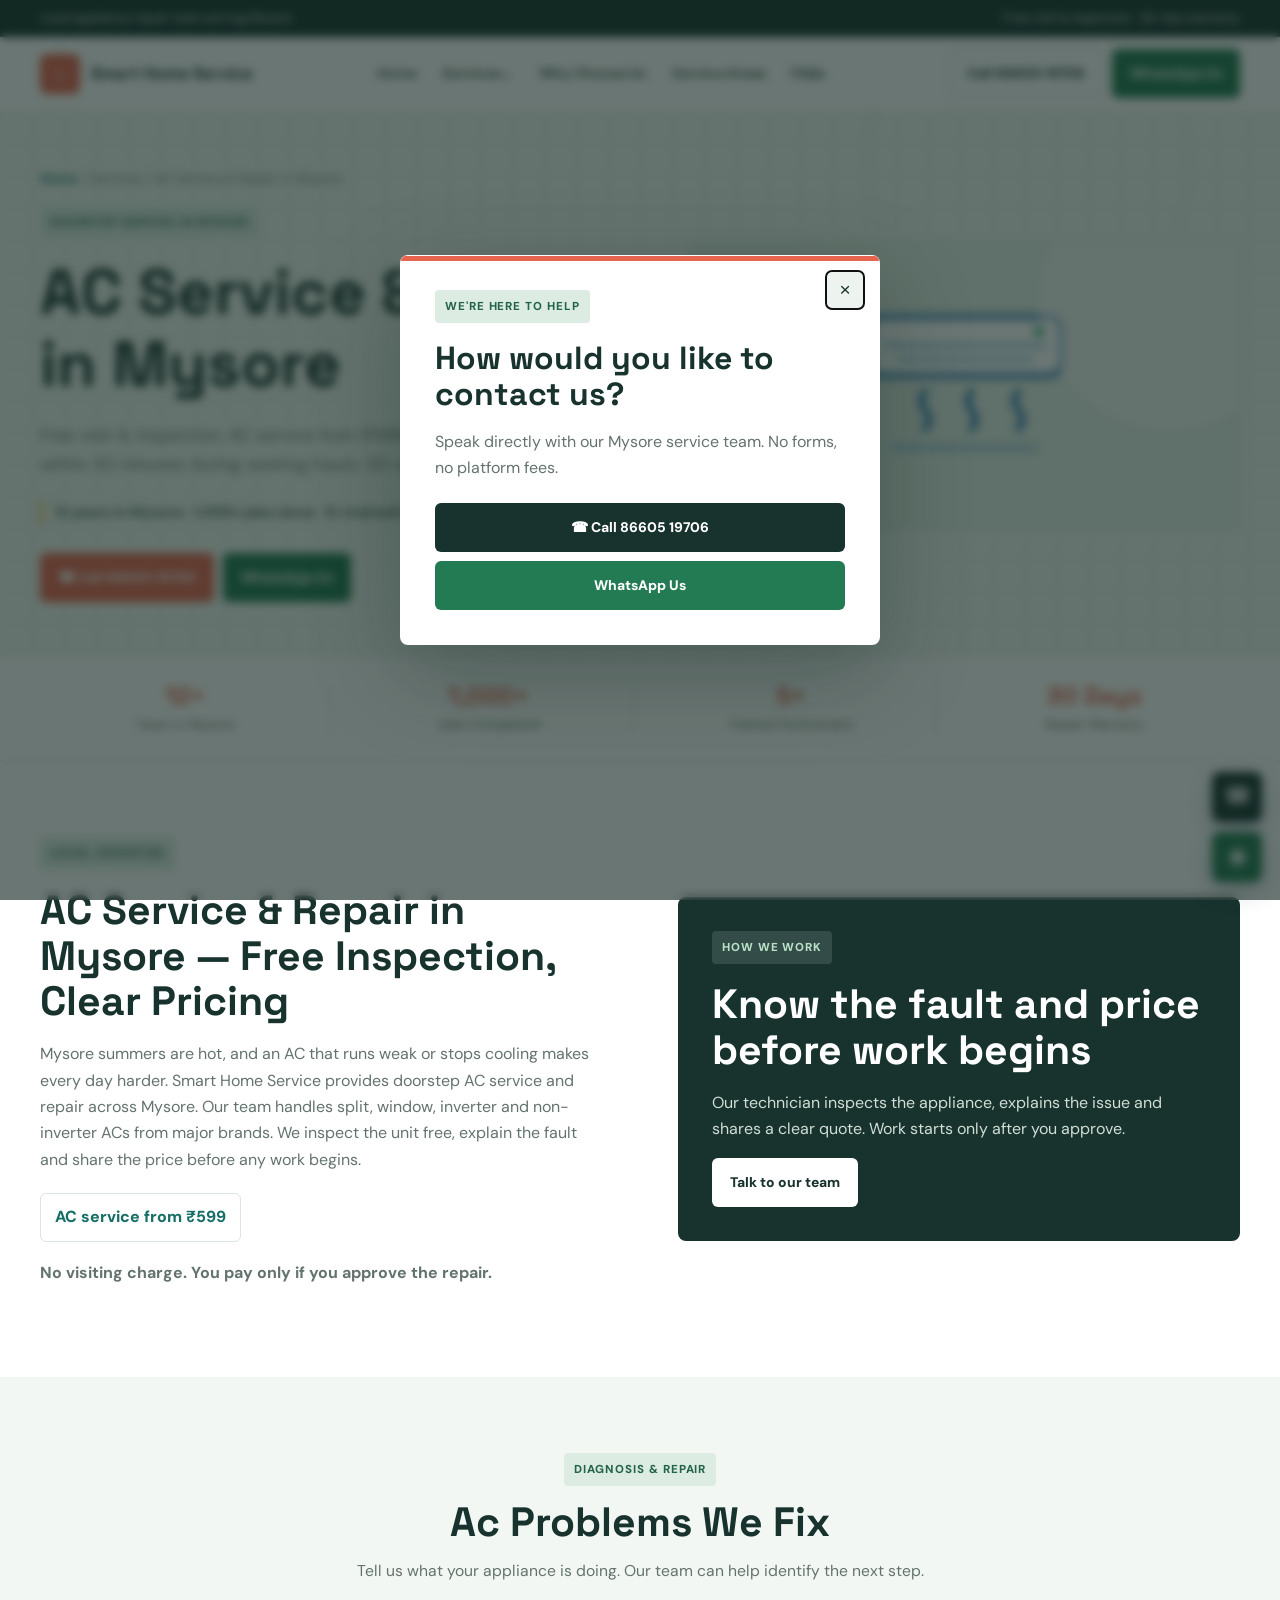
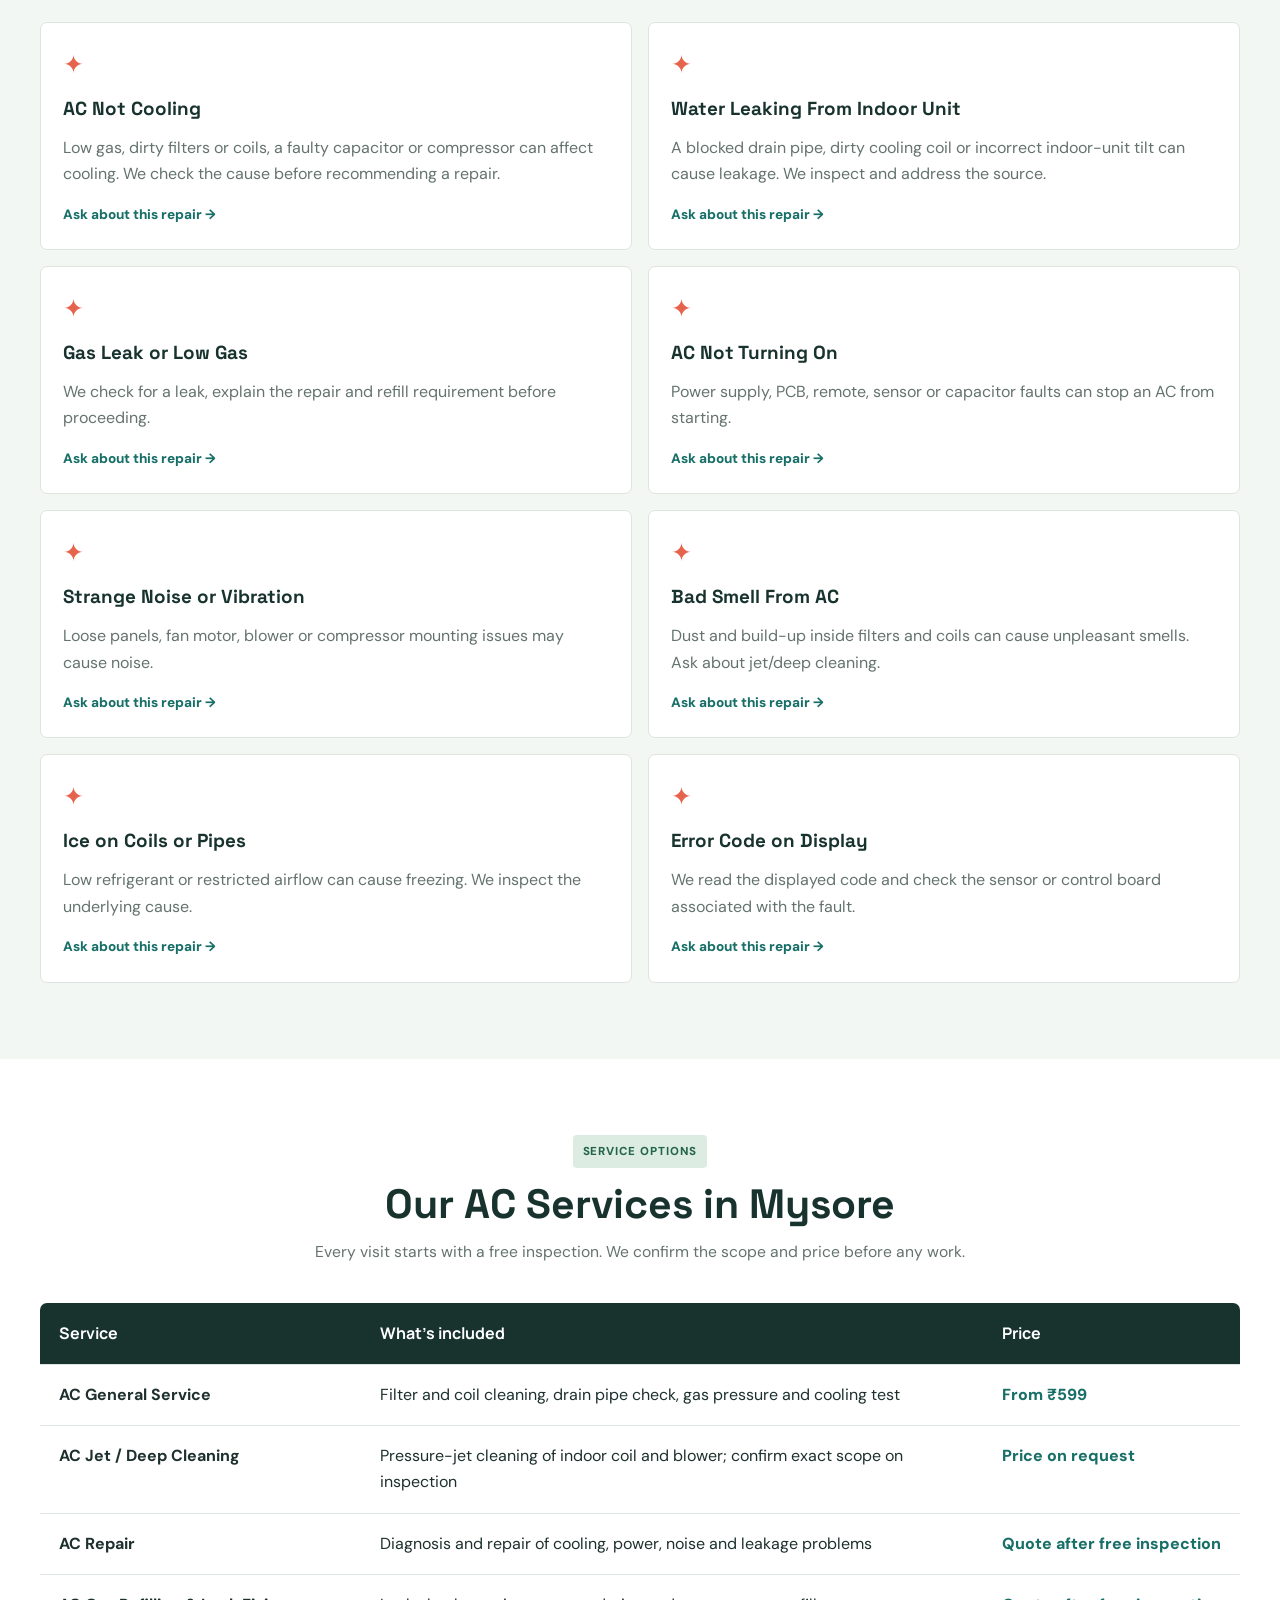
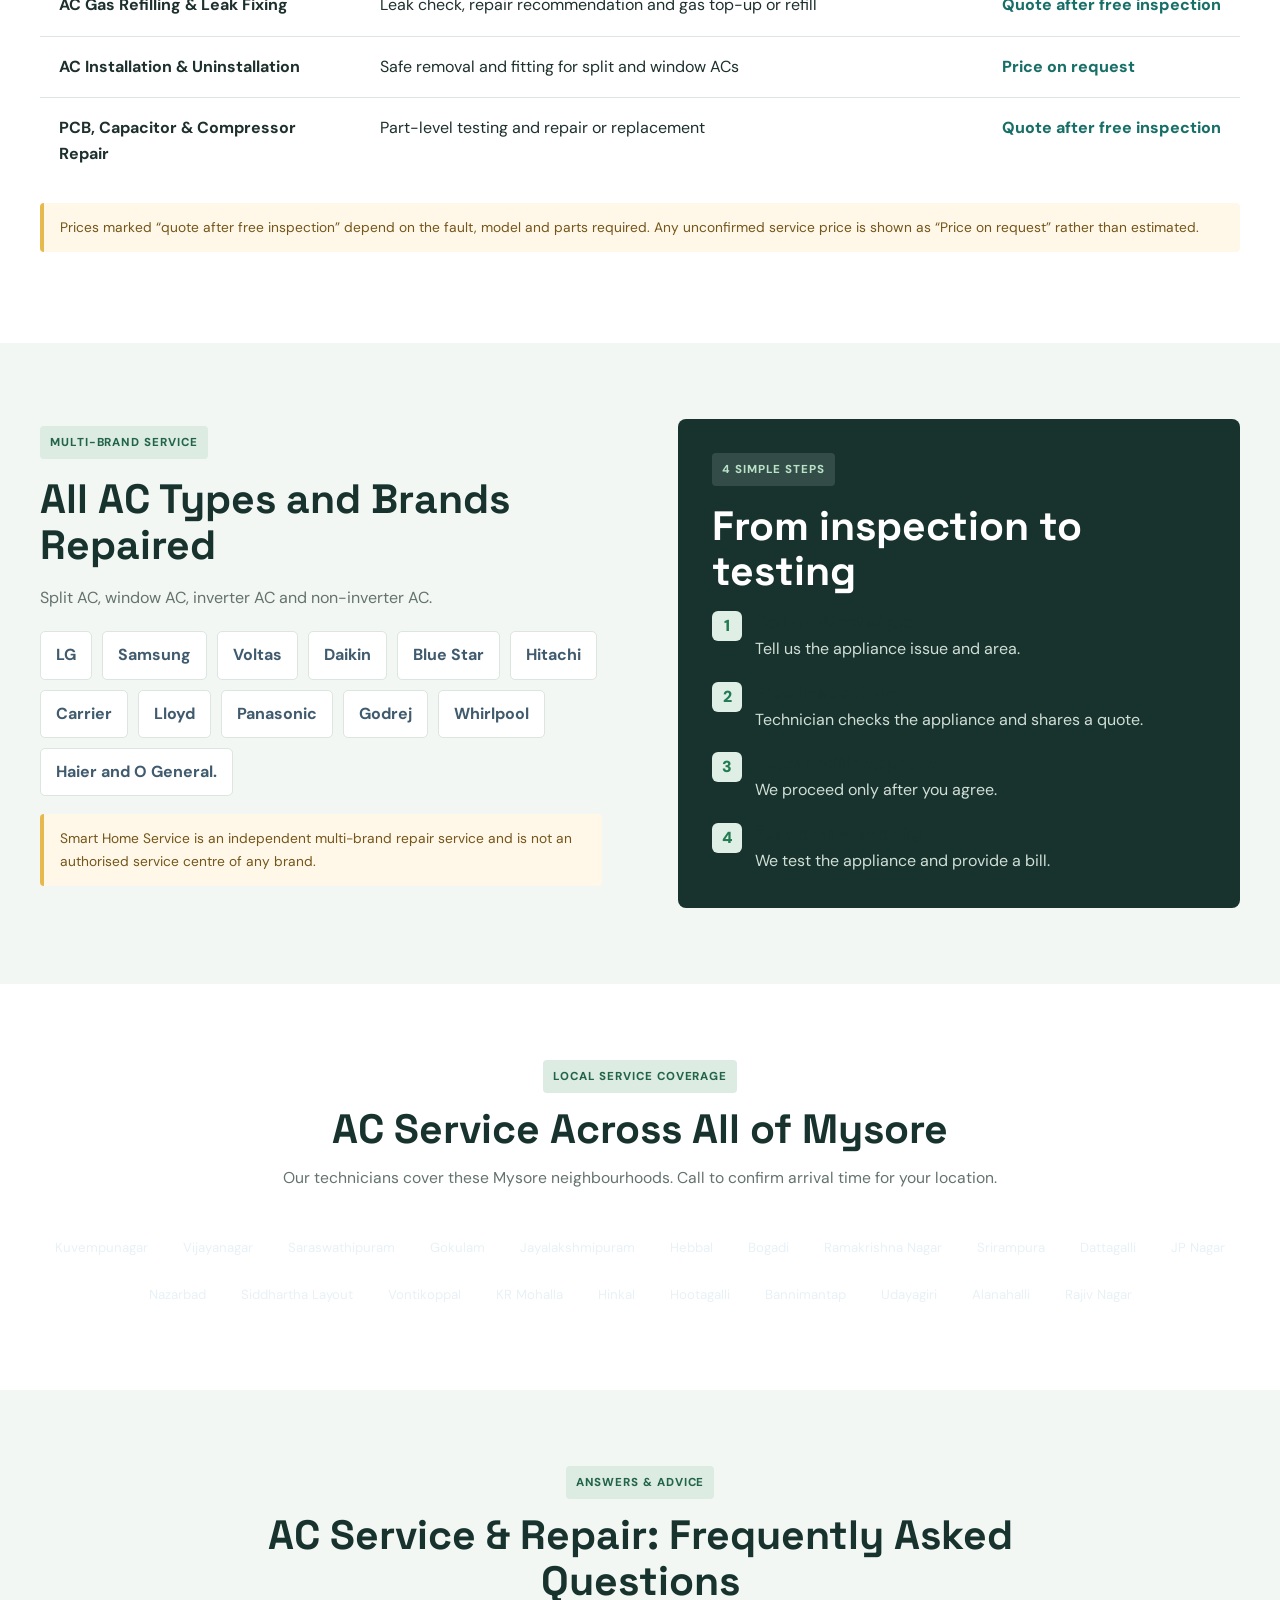
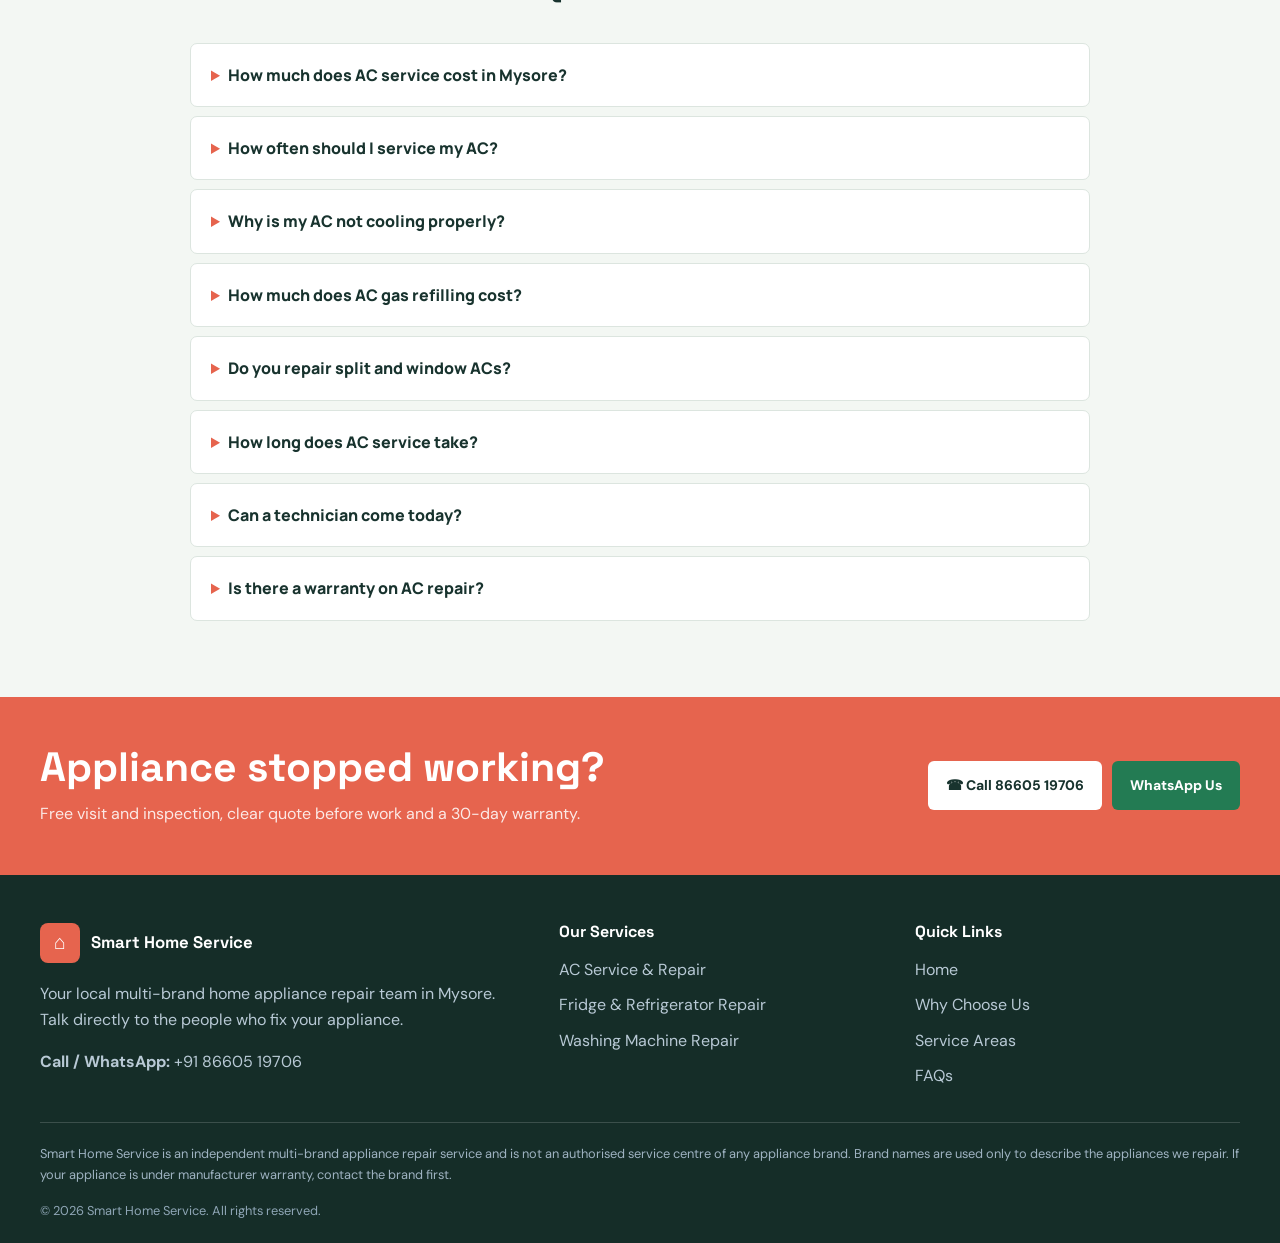
==== ac-service-mysore/index.html @ 214457bf "Add complete static website for Vercel deployment" ====
<!doctype html><html lang="en"><head><meta charset="utf-8"><meta name="viewport" content="width=device-width,initial-scale=1"><title>AC Service & Repair in Mysore | Smart Home Service</title><meta name="description" content="AC service and repair in Mysore at your door. Service from ₹599, free inspection, technician in 30 minutes during working hours, 30-day warranty. Call 86605 19706."><meta name="theme-color" content="#102b46"><link rel="stylesheet" href="../style.css"><link rel="stylesheet" href="../redesign.css"><link rel="icon" href="../assets/favicon.svg" type="image/svg+xml"></head><body>
<div class="topline"><div class="container"><span>Local appliance repair team serving Mysore</span><span>Free visit & inspection · 30-day warranty</span></div></div>
<header class="header"><div class="container nav-wrap">
<a class="brand" href="../index.html"><span class="brand-mark">⌂</span><span>Smart Home Service</span></a>
<nav class="nav" aria-label="Main navigation"><a href="../index.html">Home</a><div class="dropdown"><a class="drop-trigger" href="../index.html#services">Services⌄</a><div class="drop-menu"><a class="current" href="../ac-service-mysore/index.html">AC Service & Repair</a><a class="" href="../fridge-repair-mysore/index.html">Fridge & Refrigerator Repair</a><a class="" href="../washing-machine-repair-mysore/index.html">Washing Machine Repair</a></div></div><a href="../index.html#why-us">Why Choose Us</a><a href="../index.html#areas">Service Areas</a><a href="../index.html#faqs">FAQs</a></nav>
<div class="nav-actions"><a class="btn btn-outline" href="tel:+918660519706">Call 86605 19706</a><a class="btn btn-green" href="#" data-contact>WhatsApp Us</a></div>
<button class="menu-toggle" aria-label="Open menu" aria-expanded="false">☰</button></div>
<div class="mobile-menu"><a href="../index.html">Home</a><strong style="padding:8px 12px;color:#668095">OUR SERVICES</strong><a class="sub" href="../ac-service-mysore/index.html">AC Service & Repair</a><a class="sub" href="../fridge-repair-mysore/index.html">Fridge & Refrigerator Repair</a><a class="sub" href="../washing-machine-repair-mysore/index.html">Washing Machine Repair</a><a href="../index.html#why-us">Why Choose Us</a><a href="../index.html#areas">Service Areas</a><a href="../index.html#faqs">FAQs</a><a href="tel:+918660519706">Call 86605 19706</a><a href="#" data-contact>WhatsApp Us</a></div></header>

<main>
<section class="page-hero"><div class="container hero-grid"><div><div class="crumb"><a href="../index.html">Home</a> / Services / AC Service & Repair in Mysore</div><span class="eyebrow">DOORSTEP SERVICE IN MYSORE</span><h1>AC Service & Repair in Mysore</h1><p class="hero-copy">Free visit & inspection. AC service from ₹599. Technician at your door within 30 minutes during working hours. 30-day warranty.</p><div class="proof">12 years in Mysore · 1,000+ jobs done · 5+ trained technicians</div><div class="hero-buttons"><a class="btn btn-blue" href="tel:+918660519706">☎ Call 86605 19706</a><a class="btn btn-green" href="#" data-contact data-message="Hi, I need ac service/repair in Mysore. My area is ____.">WhatsApp Us</a></div></div><div class="hero-art"><img src="../assets/ac.svg" alt="AC Service & Repair in Mysore" width="280"></div></div></section>
<div class="trust"><div class="container trust-grid"><div class="trust-item"><strong>12+</strong><span>Years in Mysore</span></div><div class="trust-item"><strong>1,000+</strong><span>Jobs Completed</span></div><div class="trust-item"><strong>5+</strong><span>Trained Technicians</span></div><div class="trust-item"><strong>30 Days</strong><span>Repair Warranty</span></div></div></div>
<section><div class="container split"><div><span class="eyebrow">LOCAL EXPERTISE</span><h2>AC Service & Repair in Mysore — Free Inspection, Clear Pricing</h2><p>Mysore summers are hot, and an AC that runs weak or stops cooling makes every day harder. Smart Home Service provides doorstep AC service and repair across Mysore. Our team handles split, window, inverter and non-inverter ACs from major brands. We inspect the unit free, explain the fault and share the price before any work begins.</p><div class="price-tag">AC service from ₹599</div><p><b>No visiting charge. You pay only if you approve the repair.</b></p></div><div class="local-panel"><span class="eyebrow">HOW WE WORK</span><h2>Know the fault and price before work begins</h2><p>Our technician inspects the appliance, explains the issue and shares a clear quote. Work starts only after you approve.</p><a class="btn btn-white" href="#" data-contact>Talk to our team</a></div></div></section>
<section class="soft"><div class="container"><div class="section-head"><span class="eyebrow">DIAGNOSIS & REPAIR</span><h2>Ac Problems We Fix</h2><p>Tell us what your appliance is doing. Our team can help identify the next step.</p></div><div class="grid-2"><article class="problem-card"><div class="problem-icon">✦</div><h3>AC Not Cooling</h3><p>Low gas, dirty filters or coils, a faulty capacitor or compressor can affect cooling. We check the cause before recommending a repair.</p><a href="#" data-contact data-message="Hi, I need ac repair in Mysore for: AC Not Cooling. My area is ____.">Ask about this repair →</a></article><article class="problem-card"><div class="problem-icon">✦</div><h3>Water Leaking From Indoor Unit</h3><p>A blocked drain pipe, dirty cooling coil or incorrect indoor-unit tilt can cause leakage. We inspect and address the source.</p><a href="#" data-contact data-message="Hi, I need ac repair in Mysore for: Water Leaking From Indoor Unit. My area is ____.">Ask about this repair →</a></article><article class="problem-card"><div class="problem-icon">✦</div><h3>Gas Leak or Low Gas</h3><p>We check for a leak, explain the repair and refill requirement before proceeding.</p><a href="#" data-contact data-message="Hi, I need ac repair in Mysore for: Gas Leak or Low Gas. My area is ____.">Ask about this repair →</a></article><article class="problem-card"><div class="problem-icon">✦</div><h3>AC Not Turning On</h3><p>Power supply, PCB, remote, sensor or capacitor faults can stop an AC from starting.</p><a href="#" data-contact data-message="Hi, I need ac repair in Mysore for: AC Not Turning On. My area is ____.">Ask about this repair →</a></article><article class="problem-card"><div class="problem-icon">✦</div><h3>Strange Noise or Vibration</h3><p>Loose panels, fan motor, blower or compressor mounting issues may cause noise.</p><a href="#" data-contact data-message="Hi, I need ac repair in Mysore for: Strange Noise or Vibration. My area is ____.">Ask about this repair →</a></article><article class="problem-card"><div class="problem-icon">✦</div><h3>Bad Smell From AC</h3><p>Dust and build-up inside filters and coils can cause unpleasant smells. Ask about jet/deep cleaning.</p><a href="#" data-contact data-message="Hi, I need ac repair in Mysore for: Bad Smell From AC. My area is ____.">Ask about this repair →</a></article><article class="problem-card"><div class="problem-icon">✦</div><h3>Ice on Coils or Pipes</h3><p>Low refrigerant or restricted airflow can cause freezing. We inspect the underlying cause.</p><a href="#" data-contact data-message="Hi, I need ac repair in Mysore for: Ice on Coils or Pipes. My area is ____.">Ask about this repair →</a></article><article class="problem-card"><div class="problem-icon">✦</div><h3>Error Code on Display</h3><p>We read the displayed code and check the sensor or control board associated with the fault.</p><a href="#" data-contact data-message="Hi, I need ac repair in Mysore for: Error Code on Display. My area is ____.">Ask about this repair →</a></article></div></div></section>
<section><div class="container"><div class="section-head"><span class="eyebrow">SERVICE OPTIONS</span><h2>Our AC Services in Mysore</h2><p>Every visit starts with a free inspection. We confirm the scope and price before any work.</p></div><div style="overflow-x:auto"><table class="price-table"><thead><tr><th>Service</th><th>What's included</th><th>Price</th></tr></thead><tbody><tr><td><b>AC General Service</b></td><td>Filter and coil cleaning, drain pipe check, gas pressure and cooling test</td><td>From ₹599</td></tr><tr><td><b>AC Jet / Deep Cleaning</b></td><td>Pressure-jet cleaning of indoor coil and blower; confirm exact scope on inspection</td><td>Price on request</td></tr><tr><td><b>AC Repair</b></td><td>Diagnosis and repair of cooling, power, noise and leakage problems</td><td>Quote after free inspection</td></tr><tr><td><b>AC Gas Refilling & Leak Fixing</b></td><td>Leak check, repair recommendation and gas top-up or refill</td><td>Quote after free inspection</td></tr><tr><td><b>AC Installation & Uninstallation</b></td><td>Safe removal and fitting for split and window ACs</td><td>Price on request</td></tr><tr><td><b>PCB, Capacitor & Compressor Repair</b></td><td>Part-level testing and repair or replacement</td><td>Quote after free inspection</td></tr></tbody></table></div><p class="note">Prices marked “quote after free inspection” depend on the fault, model and parts required. Any unconfirmed service price is shown as “Price on request” rather than estimated.</p></div></section>
<section class="soft"><div class="container split"><div><span class="eyebrow">MULTI-BRAND SERVICE</span><h2>All AC Types and Brands Repaired</h2><p>Split AC, window AC, inverter AC and non-inverter AC.</p><div class="brand-cloud"><span>LG</span><span>Samsung</span><span>Voltas</span><span>Daikin</span><span>Blue Star</span><span>Hitachi</span><span>Carrier</span><span>Lloyd</span><span>Panasonic</span><span>Godrej</span><span>Whirlpool</span><span>Haier and O General.</span></div><p class="note">Smart Home Service is an independent multi-brand repair service and is not an authorised service centre of any brand.</p></div><div class="local-panel"><span class="eyebrow">4 SIMPLE STEPS</span><h2>From inspection to testing</h2><div class="feature-list"><div class="feature"><span class="check">1</span><div><h3>Call or WhatsApp</h3><p>Tell us the appliance issue and area.</p></div></div><div class="feature"><span class="check">2</span><div><h3>Free inspection</h3><p>Technician checks the appliance and shares a quote.</p></div></div><div class="feature"><span class="check">3</span><div><h3>Repair with approval</h3><p>We proceed only after you agree.</p></div></div><div class="feature"><span class="check">4</span><div><h3>Test and warranty</h3><p>We test the appliance and provide a bill.</p></div></div></div></div></div></section>

<section><div class="container"><div class="section-head"><span class="eyebrow">LOCAL SERVICE COVERAGE</span><h2>AC Service Across All of Mysore</h2><p>Our technicians cover these Mysore neighbourhoods. Call to confirm arrival time for your location.</p></div><div class="areas" style="justify-content:center"><span>Kuvempunagar</span><span>Vijayanagar</span><span>Saraswathipuram</span><span>Gokulam</span><span>Jayalakshmipuram</span><span>Hebbal</span><span>Bogadi</span><span>Ramakrishna Nagar</span><span>Srirampura</span><span>Dattagalli</span><span>JP Nagar</span><span>Nazarbad</span><span>Siddhartha Layout</span><span>Vontikoppal</span><span>KR Mohalla</span><span>Hinkal</span><span>Hootagalli</span><span>Bannimantap</span><span>Udayagiri</span><span>Alanahalli</span><span>Rajiv Nagar</span></div></div></section>
<section class="soft"><div class="container"><div class="section-head"><span class="eyebrow">ANSWERS & ADVICE</span><h2>AC Service & Repair: Frequently Asked Questions</h2></div><div class="faq-list"><details class='faq-item'><summary>How much does AC service cost in Mysore?</summary><p>AC general service starts from ₹599. The visit and inspection are free. For repairs, gas refilling or part replacement, our technician shares the exact price after inspection.</p></details><details class='faq-item'><summary>How often should I service my AC?</summary><p>The source brief recommends servicing at least twice a year: before summer and after the heavy-use months. Daily-use ACs may need more frequent attention.</p></details><details class='faq-item'><summary>Why is my AC not cooling properly?</summary><p>Common causes include a dirty filter or coil, low gas due to a leak, a weak capacitor, or a compressor or fan-motor fault. Inspection helps identify the cause.</p></details><details class='faq-item'><summary>How much does AC gas refilling cost?</summary><p>The cost depends on AC capacity, gas type and whether a leak is present. We inspect first and share the quote before work.</p></details><details class='faq-item'><summary>Do you repair split and window ACs?</summary><p>Yes. We service split and window ACs, both inverter and non-inverter, across major brands.</p></details><details class='faq-item'><summary>How long does AC service take?</summary><p>A general service usually takes around 45–60 minutes per AC. Repair time depends on the fault and parts availability.</p></details><details class='faq-item'><summary>Can a technician come today?</summary><p>In most parts of Mysore, we aim to reach within 30 minutes during working hours. Call or WhatsApp to confirm.</p></details><details class='faq-item'><summary>Is there a warranty on AC repair?</summary><p>The service brief specifies a 30-day warranty. Keep the repair bill and contact the team if the same problem returns.</p></details></div></div></section>
</main>

<section class="cta"><div class="container cta-inner"><div><h2>Appliance stopped working?</h2><p>Free visit and inspection, clear quote before work and a 30-day warranty.</p></div><div class="cta-actions"><a class="btn btn-white" href="tel:+918660519706">☎ Call 86605 19706</a><a class="btn btn-green" href="#" data-contact>WhatsApp Us</a></div></div></section>
<footer class="footer"><div class="container"><div class="footer-grid">
<div><a class="brand" href="../index.html" style="color:white"><span class="brand-mark">⌂</span>Smart Home Service</a><p style="margin-top:18px">Your local multi-brand home appliance repair team in Mysore. Talk directly to the people who fix your appliance.</p><p><b>Call / WhatsApp:</b> +91 86605 19706</p></div>
<div><h3>Our Services</h3><div class="footer-links"><a href="../ac-service-mysore/index.html">AC Service & Repair</a><a href="../fridge-repair-mysore/index.html">Fridge & Refrigerator Repair</a><a href="../washing-machine-repair-mysore/index.html">Washing Machine Repair</a></div></div>
<div><h3>Quick Links</h3><div class="footer-links"><a href="../index.html">Home</a><a href="../index.html#why-us">Why Choose Us</a><a href="../index.html#areas">Service Areas</a><a href="../index.html#faqs">FAQs</a></div></div>
</div><div class="disclaimer">Smart Home Service is an independent multi-brand appliance repair service and is not an authorised service centre of any appliance brand. Brand names are used only to describe the appliances we repair. If your appliance is under manufacturer warranty, contact the brand first.</div><div class="copyright">© 2026 Smart Home Service. All rights reserved.</div></div></footer>
<div class="floating"><a class="float-btn float-call" href="tel:+918660519706" aria-label="Call">☎</a><a class="float-btn float-wa" href="#" data-contact aria-label="WhatsApp">◉</a></div>
<div class="bottom-bar"><a class="btn btn-blue" href="tel:+918660519706">☎ Call Now</a><a class="btn btn-green" href="#" data-contact>WhatsApp</a></div>
<div class="modal-backdrop" id="contactModal" aria-hidden="true"><div class="modal" role="dialog" aria-modal="true" aria-labelledby="contactTitle"><button class="modal-close" aria-label="Close">×</button><span class="eyebrow">WE'RE HERE TO HELP</span><h2 id="contactTitle">How would you like to contact us?</h2><p>Speak directly with our Mysore service team. No forms, no platform fees.</p><div class="modal-actions"><a class="btn btn-blue" href="tel:+918660519706">☎ Call 86605 19706</a><a class="btn btn-green" id="modalWhatsApp" href="https://wa.me/918660519706?text=Hi%2C%20I%20need%20an%20appliance%20repair%20in%20Mysore.%20My%20area%20is%20____." data-contact>WhatsApp Us</a></div></div></div>
<script src="../script.js" defer></script>
</body></html>
---- style.css ----
@import url('https://fonts.googleapis.com/css2?family=DM+Sans:wght@400;500;600;700&family=Manrope:wght@400;500;600;700;800&display=swap');
:root{--navy:#102b46;--blue:#1769aa;--cyan:#e9f6fb;--green:#19a56b;--ink:#172b3b;--muted:#647789;--line:#e2eaf0;--paper:#f6f9fb;--white:#fff;--shadow:0 18px 50px rgba(16,43,70,.10);--radius:20px}
*{box-sizing:border-box}html{scroll-behavior:smooth;scroll-padding-top:100px}body{margin:0;font-family:'DM Sans',sans-serif;color:var(--ink);line-height:1.65;background:#fff}h1,h2,h3,h4{font-family:Manrope,sans-serif;line-height:1.18;color:var(--navy);margin:0 0 16px}h1{font-size:clamp(2.35rem,5vw,4.2rem);letter-spacing:-.045em}h2{font-size:clamp(1.8rem,3vw,2.65rem);letter-spacing:-.035em}h3{font-size:1.15rem}p{margin:0 0 15px;color:var(--muted)}a{color:inherit;text-decoration:none}.container{width:min(1160px,calc(100% - 40px));margin:auto}.topline{background:var(--navy);color:#dceaf4;font-size:.82rem;padding:8px 0}.topline .container{display:flex;justify-content:space-between;gap:12px;flex-wrap:wrap}.header{position:sticky;top:0;z-index:50;background:rgba(255,255,255,.96);backdrop-filter:blur(14px);border-bottom:1px solid var(--line)}.nav-wrap{height:78px;display:flex;align-items:center;justify-content:space-between;gap:25px}.brand{display:flex;align-items:center;gap:11px;font-family:Manrope;font-weight:800;color:var(--navy);font-size:1.12rem;white-space:nowrap}.brand-mark{width:42px;height:42px;border-radius:13px;background:linear-gradient(145deg,var(--blue),#29a4c8);display:grid;place-items:center;color:white;font-size:1.25rem;box-shadow:0 8px 18px #1769aa33}.nav{display:flex;align-items:center;gap:25px;font-size:.91rem;font-weight:700;color:#365065}.nav>a:hover,.drop-trigger:hover{color:var(--blue)}.dropdown{position:relative}.drop-trigger{display:flex;gap:7px;align-items:center;cursor:pointer}.drop-menu{display:none;position:absolute;top:100%;left:-18px;padding:12px;background:#fff;border:1px solid var(--line);border-radius:14px;box-shadow:var(--shadow);min-width:245px}.dropdown:hover .drop-menu,.dropdown:focus-within .drop-menu{display:grid}.drop-menu a{padding:11px 13px;border-radius:9px}.drop-menu a:hover,.drop-menu a.current{background:var(--cyan);color:var(--blue)}.nav-actions{display:flex;gap:9px}.btn{display:inline-flex;align-items:center;justify-content:center;gap:9px;padding:13px 19px;border-radius:12px;font-weight:800;font-size:.9rem;border:1px solid transparent;transition:.2s;cursor:pointer}.btn:hover{transform:translateY(-2px)}.btn-blue{background:var(--blue);color:#fff;box-shadow:0 8px 18px #1769aa30}.btn-green{background:var(--green);color:#fff}.btn-outline{border-color:#cbd9e3;color:var(--navy);background:#fff}.btn-white{background:#fff;color:var(--navy)}.menu-toggle{display:none;background:#fff;border:1px solid var(--line);border-radius:10px;padding:9px 12px;font-size:1.3rem}.mobile-menu{display:none;padding:8px 20px 20px;border-top:1px solid var(--line)}.mobile-menu.open{display:grid;gap:8px}.mobile-menu a{padding:10px 12px;border-radius:9px;font-weight:700}.mobile-menu .sub{padding-left:27px;color:#526c80}.hero{background:radial-gradient(circle at 82% 25%,#d8f0f8 0,transparent 34%),linear-gradient(115deg,#f4f9fc,#eaf5f8);padding:76px 0 64px;overflow:hidden}.hero-grid{display:grid;grid-template-columns:1.05fr .95fr;gap:50px;align-items:center}.eyebrow{display:inline-flex;align-items:center;gap:8px;background:#e1f4ec;color:#138353;padding:7px 12px;border-radius:99px;font-weight:800;font-size:.78rem;letter-spacing:.04em;text-transform:uppercase;margin-bottom:20px}.hero h1 span{color:var(--blue)}.hero-copy{font-size:1.12rem;max-width:650px;margin:20px 0 18px}.proof{font-size:.91rem;font-weight:700;color:#496174;margin:20px 0 27px}.hero-buttons{display:flex;flex-wrap:wrap;gap:10px}.hero-art{position:relative;min-height:400px;border-radius:30px;background:linear-gradient(145deg,#d7edf4,#f4fafc);display:grid;place-items:center;overflow:hidden;border:1px solid #d5e8ef}.hero-art:before,.hero-art:after{content:'';position:absolute;border-radius:50%;background:#fff8}.hero-art:before{width:300px;height:300px;right:-70px;top:-90px}.hero-art:after{width:180px;height:180px;left:-50px;bottom:-50px}.hero-illustration{position:relative;z-index:1;width:88%;max-width:490px}.trust{padding:24px 0;border-bottom:1px solid var(--line)}.trust-grid{display:grid;grid-template-columns:repeat(4,1fr);gap:12px}.trust-item{text-align:center;border-right:1px solid var(--line)}.trust-item:last-child{border:0}.trust-item strong{display:block;font:800 1.5rem Manrope;color:var(--navy)}.trust-item span{font-size:.84rem;color:var(--muted)}section{padding:82px 0}.section-head{text-align:center;max-width:720px;margin:0 auto 42px}.section-head p{font-size:1.02rem}.grid-3{display:grid;grid-template-columns:repeat(3,1fr);gap:22px}.grid-2{display:grid;grid-template-columns:repeat(2,1fr);gap:22px}.service-card,.info-card,.problem-card,.step,.faq-item{border:1px solid var(--line);border-radius:var(--radius);background:#fff;box-shadow:0 8px 28px rgba(16,43,70,.045)}.service-card{overflow:hidden;transition:.25s}.service-card:hover{transform:translateY(-5px);box-shadow:var(--shadow)}.service-visual{height:190px;display:grid;place-items:center;background:linear-gradient(140deg,#e8f5fa,#f7fbfd)}.service-visual svg{width:150px;height:130px}.service-content{padding:24px}.service-content p{min-height:76px}.text-link{color:var(--blue);font-weight:800}.split{display:grid;grid-template-columns:1fr 1fr;gap:55px;align-items:center}.feature-list{display:grid;gap:17px}.feature{display:flex;gap:14px}.check{width:30px;height:30px;flex:0 0 30px;border-radius:10px;background:#e5f6ee;color:#168b59;display:grid;place-items:center;font-weight:900}.feature h3{margin:0 0 5px}.feature p{margin:0}.soft{background:var(--paper)}.process{display:grid;grid-template-columns:repeat(4,1fr);gap:16px}.step{padding:24px}.step-num{width:42px;height:42px;border-radius:13px;background:var(--cyan);color:var(--blue);display:grid;place-items:center;font:800 1.1rem Manrope;margin-bottom:17px}.step p{margin:0}.local-panel{background:var(--navy);color:#fff;border-radius:26px;padding:38px}.local-panel h2{color:#fff}.local-panel p{color:#c5d5e0}.areas{display:flex;flex-wrap:wrap;gap:9px;margin-top:22px}.areas span{background:#ffffff14;border:1px solid #ffffff24;border-radius:99px;padding:7px 12px;color:#e8f1f6;font-size:.83rem}.cta{background:linear-gradient(120deg,#0f3655,#1769aa);color:#fff;padding:56px 0}.cta-inner{display:flex;align-items:center;justify-content:space-between;gap:30px}.cta h2{color:#fff;margin-bottom:10px}.cta p{color:#d7e7f1;margin:0}.cta-actions{display:flex;gap:10px;flex-wrap:wrap}.footer{background:#0c2237;color:#d3e0e9;padding:55px 0 24px}.footer-grid{display:grid;grid-template-columns:1.5fr 1fr 1fr;gap:40px}.footer h3{color:#fff}.footer p,.footer a{color:#b8c9d5}.footer-links{display:grid;gap:9px}.disclaimer{font-size:.8rem;border-top:1px solid #ffffff20;padding-top:20px;margin-top:32px;color:#9fb3c2}.copyright{font-size:.8rem;color:#8fa6b6;margin-top:15px}.floating{position:fixed;right:20px;bottom:22px;z-index:45;display:grid;gap:10px}.float-btn{width:54px;height:54px;border-radius:50%;display:grid;place-items:center;color:#fff;font-size:1.35rem;box-shadow:0 8px 24px #102b4640}.float-call{background:var(--blue)}.float-wa{background:var(--green)}.bottom-bar{display:none}.modal-backdrop{position:fixed;inset:0;background:#071b2dcc;z-index:100;display:none;place-items:center;padding:20px}.modal-backdrop.show{display:grid}.modal{background:#fff;border-radius:24px;padding:34px;max-width:440px;width:100%;position:relative;box-shadow:0 25px 80px #06192b66}.modal h2{font-size:1.8rem}.modal-close{position:absolute;right:16px;top:14px;border:0;background:#eef3f6;border-radius:50%;width:34px;height:34px;font-size:1.2rem;cursor:pointer}.modal-actions{display:grid;gap:12px;margin-top:22px}.modal-note{font-size:.85rem;margin-top:16px}.page-hero{padding:65px 0;background:linear-gradient(115deg,#eff8fb,#f8fbfd)}.page-hero .hero-grid{gap:35px}.page-hero .hero-art{min-height:300px}.page-hero .hero-art svg{width:80%;max-width:340px}.crumb{font-size:.85rem;color:#668095;margin-bottom:17px}.crumb a{color:var(--blue);font-weight:700}.price-tag{display:inline-block;background:#fff;border:1px solid #d7e8ee;border-radius:12px;padding:10px 14px;color:var(--navy);font-weight:800;margin:5px 0 18px}.problem-card{padding:23px}.problem-icon{font-size:1.55rem;margin-bottom:12px}.problem-card p{margin:0 0 13px}.problem-card a{font-size:.85rem;color:var(--blue);font-weight:800}.price-table{width:100%;border-collapse:collapse;background:#fff;border-radius:16px;overflow:hidden;box-shadow:0 8px 28px rgba(16,43,70,.05)}.price-table th,.price-table td{text-align:left;padding:17px 19px;border-bottom:1px solid var(--line);vertical-align:top}.price-table th{background:var(--navy);color:#fff;font-family:Manrope}.price-table td:last-child{font-weight:800;color:var(--blue);white-space:nowrap}.price-table tr:last-child td{border:0}.brand-cloud{display:flex;flex-wrap:wrap;gap:10px;margin-top:20px}.brand-cloud span{padding:10px 15px;border:1px solid var(--line);border-radius:10px;background:#fff;font-weight:700;color:#405a6e}.faq-list{display:grid;gap:12px;max-width:900px;margin:auto}.faq-item{padding:20px 23px}.faq-item summary{cursor:pointer;font-family:Manrope;font-weight:800;color:var(--navy)}.faq-item p{margin:12px 0 0}.note{font-size:.86rem;background:#fff8e8;border-left:4px solid #e5ad35;padding:13px 16px;border-radius:8px;color:#74551a;margin-top:18px}
@media(max-width:960px){.nav,.nav-actions{display:none}.menu-toggle{display:block}.hero-grid,.split{grid-template-columns:1fr}.hero-art{min-height:320px}.grid-3{grid-template-columns:repeat(2,1fr)}.process{grid-template-columns:repeat(2,1fr)}.footer-grid{grid-template-columns:1fr 1fr}.cta-inner{align-items:flex-start;flex-direction:column}}
@media(max-width:620px){.container{width:min(100% - 30px,1160px)}.topline .container{justify-content:center}.nav-wrap{height:68px}.hero{padding:48px 0}.hero-art{min-height:260px}.trust-grid{grid-template-columns:repeat(2,1fr);row-gap:20px}.trust-item:nth-child(2){border:0}.grid-3,.grid-2,.process{grid-template-columns:1fr}.service-content p{min-height:0}section{padding:58px 0}.footer-grid{grid-template-columns:1fr}.cta{padding:42px 0}.cta-actions{width:100%}.cta-actions .btn{flex:1}.floating{display:none}.bottom-bar{display:grid;grid-template-columns:1fr 1fr;position:fixed;bottom:0;left:0;right:0;z-index:48;background:#fff;padding:9px 12px calc(9px + env(safe-area-inset-bottom));box-shadow:0 -6px 25px #102b4618;gap:8px}.bottom-bar .btn{padding:12px}.price-table{font-size:.88rem}.price-table th,.price-table td{padding:12px 10px}.modal{padding:28px 22px}.local-panel{padding:28px 22px}body{padding-bottom:64px}}
---- redesign.css ----
@import url('https://fonts.googleapis.com/css2?family=DM+Sans:wght@400;500;600;700&family=Space+Grotesk:wght@400;500;600;700&display=swap');

:root {
  --navy: #18332e;
  --blue: #176f67;
  --cyan: #e8f2ed;
  --green: #237b53;
  --ink: #1d302d;
  --muted: #64736e;
  --line: #dce5df;
  --paper: #f3f7f3;
  --white: #fff;
  --shadow: 0 18px 48px rgba(24, 51, 46, .10);
  --radius: 8px;
  --coral: #e6644e;
  --yellow: #e6b94f;
}

html { scroll-padding-top: 92px; }
body { background: #fff; color: var(--ink); font-family: 'DM Sans', sans-serif; line-height: 1.65; }
h1, h2, h3, h4 { color: var(--navy); font-family: 'Space Grotesk', sans-serif; letter-spacing: 0; line-height: 1.12; }
h1 { font-size: clamp(2.6rem, 5vw, 4.65rem); max-width: 760px; }
h2 { font-size: clamp(1.9rem, 3.2vw, 3rem); }
h3 { font-size: 1.18rem; }
p { color: var(--muted); }
.container { width: min(1200px, calc(100% - 48px)); }

.topline { background: var(--navy); color: #e8f0ea; padding: 8px 0; font-size: .78rem; }
.topline .container { min-height: 20px; }
.header { background: rgba(255,255,255,.96); border-bottom-color: var(--line); }
.nav-wrap { height: 74px; gap: 22px; }
.brand { color: var(--navy); font-family: 'Space Grotesk', sans-serif; font-size: 1.05rem; }
.brand-mark { width: 40px; height: 40px; border-radius: 8px; background: var(--coral); box-shadow: none; }
.nav { gap: clamp(14px, 2vw, 26px); color: #425851; font-size: .88rem; }
.nav>a, .drop-trigger { transition: color .18s ease; }
.drop-menu { top: calc(100% + 13px); padding: 8px; border-color: var(--line); border-radius: 8px; box-shadow: var(--shadow); }
.drop-menu a { border-radius: 5px; }
.drop-menu a:hover, .drop-menu a.current { background: var(--cyan); color: var(--blue); }
.btn { min-height: 46px; padding: 12px 17px; border-radius: 6px; font-size: .87rem; transition: background .18s ease, color .18s ease, transform .18s ease; }
.btn:hover { transform: translateY(-2px); }
.btn-blue { background: var(--navy); box-shadow: none; }
.btn-blue:hover { background: var(--blue); }
.btn-green { background: var(--green); }
.btn-green:hover { background: #196643; }
.btn-outline { border-color: #b7c8bf; color: var(--navy); }
.btn-outline:hover { background: var(--cyan); border-color: var(--blue); }
.btn-white { border-radius: 6px; }
.menu-toggle { border-color: var(--line); border-radius: 6px; color: var(--navy); }
.mobile-menu { background: #fff; }
.mobile-menu a { border-radius: 5px; }
.mobile-menu a:hover { background: var(--cyan); color: var(--blue); }

.hero, .page-hero { position: relative; overflow: hidden; background-color: #f1f6f1; background-image: linear-gradient(rgba(24,51,46,.035) 1px, transparent 1px), linear-gradient(90deg, rgba(24,51,46,.035) 1px, transparent 1px); background-size: 32px 32px; }
.hero { padding: 76px 0 72px; }
.hero::after, .page-hero::after { position: absolute; right: 7%; top: -110px; width: 320px; height: 320px; border: 1px solid rgba(35,123,83,.16); border-radius: 50%; content: ''; pointer-events: none; }
.hero-grid { position: relative; z-index: 1; gap: 58px; }
.eyebrow { border-radius: 4px; background: #dcece3; color: #236449; font-size: .72rem; letter-spacing: .08em; margin-bottom: 18px; padding: 7px 10px; }
.hero h1 span { color: var(--coral); }
.hero-copy { max-width: 600px; font-size: 1.08rem; line-height: 1.7; }
.proof { border-left: 3px solid var(--yellow); color: #425851; margin: 22px 0 28px; padding-left: 12px; }
.hero-buttons { gap: 9px; }
.hero-buttons .btn-blue { background: var(--coral); }
.hero-buttons .btn-blue:hover { background: #cb4e3a; }
.hero-art { min-height: 380px; border: 1px solid #d5e4d9; border-radius: 8px; background: #e4eee6; }
.hero-art::before { width: 260px; height: 260px; right: -60px; top: -70px; background: rgba(255,255,255,.52); }
.hero-art::after { width: 150px; height: 150px; background: rgba(230,185,79,.16); }
.hero-illustration { animation: settle-in .7s both; }
.page-hero { padding: 56px 0; }
.page-hero .hero-grid { gap: 42px; }
.page-hero .hero-art { min-height: 290px; }
.crumb { color: #6a7c74; font-size: .82rem; }
.crumb a { color: var(--blue); }

.trust { padding: 22px 0; border-bottom-color: var(--line); }
.trust-item { border-color: var(--line); }
.trust-item strong { color: var(--coral); font-family: 'Space Grotesk', sans-serif; }
.trust-item span { color: #60736a; }
section { padding: 76px 0; }
.section-head { max-width: 760px; margin-bottom: 38px; }
.section-head .eyebrow { margin-bottom: 14px; }
.section-head h2 { margin-bottom: 12px; }
.section-head p { font-size: .98rem; }
.grid-3, .grid-2 { gap: 16px; }
.service-card, .info-card, .problem-card, .step, .faq-item { border: 1px solid var(--line); border-radius: 7px; box-shadow: none; }
.service-card { transition: border-color .2s ease, transform .2s ease, box-shadow .2s ease; }
.service-card:hover { border-color: #b4cfc0; box-shadow: 0 14px 32px rgba(24,51,46,.08); transform: translateY(-3px); }
.service-visual { height: 174px; background: #eaf2ec; }
.service-visual img { max-height: 132px; object-fit: contain; }
.service-content { padding: 22px; }
.service-content h3 { margin-bottom: 10px; }
.service-content p { min-height: 58px; font-size: .92rem; }
.text-link { color: var(--blue); font-size: .89rem; }
.soft { background-color: var(--paper); }
.split { gap: clamp(34px, 6vw, 76px); }
.feature-list { gap: 19px; }
.feature { gap: 13px; }
.feature h3 { margin-bottom: 4px; }
.check { border-radius: 6px; background: #dfefe5; color: #237b53; }
.process { gap: 12px; }
.step { padding: 22px; }
.step-num { width: 38px; height: 38px; border-radius: 6px; background: #f9e4df; color: #c95442; }
.local-panel { border-radius: 8px; background: var(--navy); padding: 34px; }
.local-panel .eyebrow { background: rgba(255,255,255,.12); color: #b9e2c9; }
.local-panel h2 { color: #fff; }
.local-panel p { color: #d0ded6; }
.areas span { border-color: rgba(255,255,255,.2); border-radius: 4px; background: rgba(255,255,255,.08); }
.price-tag { border-color: var(--line); border-radius: 6px; color: var(--blue); }
.problem-card { padding: 22px; }
.problem-card:hover { border-color: #b4cfc0; }
.problem-icon { color: var(--coral); }
.price-table { border-radius: 7px; box-shadow: none; }
.price-table th { background: var(--navy); }
.price-table td:last-child { color: var(--blue); }
.brand-cloud span { border-radius: 5px; }
.faq-list { gap: 9px; }
.faq-item { padding: 18px 20px; }
.faq-item[open] { border-color: #a9c5b4; }
.faq-item summary::marker { color: var(--coral); }
.note { border-left-color: var(--yellow); border-radius: 4px; }

.cta { background: var(--coral); padding: 48px 0; }
.cta h2 { color: #fff; }
.cta p { color: rgba(255,255,255,.86); }
.cta .btn-white { color: var(--navy); }
.footer { background: #152d28; padding: 48px 0 22px; }
.footer-grid { gap: 32px; }
.footer h3 { font-size: 1rem; }
.footer-links a:hover { color: #fff; }
.disclaimer { border-top-color: rgba(255,255,255,.16); }
.floating { right: 18px; bottom: 18px; }
.float-btn { width: 50px; height: 50px; border-radius: 8px; }
.float-call { background: var(--navy); }
.float-wa { background: var(--green); }
.bottom-bar { box-shadow: 0 -8px 26px rgba(24,51,46,.12); }

.modal-backdrop { z-index: 100; background: rgba(15,35,30,.62); backdrop-filter: blur(5px); }
.modal { max-width: 480px; border: 1px solid rgba(255,255,255,.65); border-radius: 8px; padding: 34px; box-shadow: 0 28px 90px rgba(8,27,21,.28); animation: modal-enter .22s ease-out both; }
.modal::before { position: absolute; top: 0; left: 0; width: 100%; height: 5px; border-radius: 8px 8px 0 0; background: var(--coral); content: ''; }
.modal h2 { max-width: 370px; font-size: 2rem; }
.modal-close { top: 15px; right: 15px; width: 38px; height: 38px; border-radius: 6px; background: #edf3ee; color: var(--navy); }
.modal-close:hover { background: #e2eae4; }
.modal-actions { gap: 9px; }
.modal-actions .btn { width: 100%; }
.modal-note { border-top: 1px solid var(--line); padding-top: 13px; }

@keyframes settle-in { from { opacity: 0; transform: translateY(12px); } to { opacity: 1; transform: translateY(0); } }
@keyframes modal-enter { from { opacity: 0; transform: translateY(10px) scale(.985); } to { opacity: 1; transform: translateY(0) scale(1); } }

@media (max-width: 960px) {
  .nav, .nav-actions { display: none; }
  .menu-toggle { display: block; }
  .hero-grid, .split { grid-template-columns: 1fr; }
  .hero-grid { gap: 32px; }
  .hero-art { min-height: 310px; }
  .grid-3 { grid-template-columns: repeat(2, minmax(0, 1fr)); }
  .process { grid-template-columns: repeat(2, minmax(0, 1fr)); }
  .footer-grid { grid-template-columns: 1fr 1fr; }
  .cta-inner { align-items: flex-start; flex-direction: column; }
}

@media (max-width: 620px) {
  .container { width: min(100% - 30px, 1200px); }
  .topline .container { justify-content: center; text-align: center; }
  .nav-wrap { height: 66px; }
  .brand { font-size: .98rem; }
  .brand-mark { width: 36px; height: 36px; }
  .hero { padding: 46px 0 42px; }
  h1 { font-size: 2.45rem; }
  .hero-art { min-height: 240px; }
  .hero-buttons .btn { flex: 1 1 100%; }
  .page-hero { padding: 38px 0; }
  .page-hero .hero-art { min-height: 230px; }
  .trust-grid { grid-template-columns: repeat(2, minmax(0, 1fr)); row-gap: 16px; }
  .trust-item:nth-child(2) { border: 0; }
  .grid-3, .grid-2, .process { grid-template-columns: 1fr; }
  .service-content p { min-height: 0; }
  section { padding: 54px 0; }
  .footer-grid { grid-template-columns: 1fr; gap: 24px; }
  .cta { padding: 38px 0; }
  .cta-actions { width: 100%; }
  .cta-actions .btn { flex: 1; }
  .floating { display: none; }
  .bottom-bar { display: grid; grid-template-columns: 1fr 1fr; position: fixed; right: 0; bottom: 0; left: 0; z-index: 48; gap: 8px; padding: 9px 12px calc(9px + env(safe-area-inset-bottom)); background: #fff; }
  .bottom-bar .btn { padding: 11px 8px; }
  .price-table { font-size: .86rem; }
  .price-table th, .price-table td { padding: 11px 9px; }
  .modal-backdrop { padding: 14px; }
  .modal { padding: 30px 22px 24px; }
  .modal h2 { font-size: 1.7rem; }
  .local-panel { padding: 27px 22px; }
  body { padding-bottom: 64px; }
}

@media (prefers-reduced-motion: reduce) {
  *, *::before, *::after { scroll-behavior: auto !important; animation-duration: .01ms !important; animation-iteration-count: 1 !important; transition-duration: .01ms !important; }
}
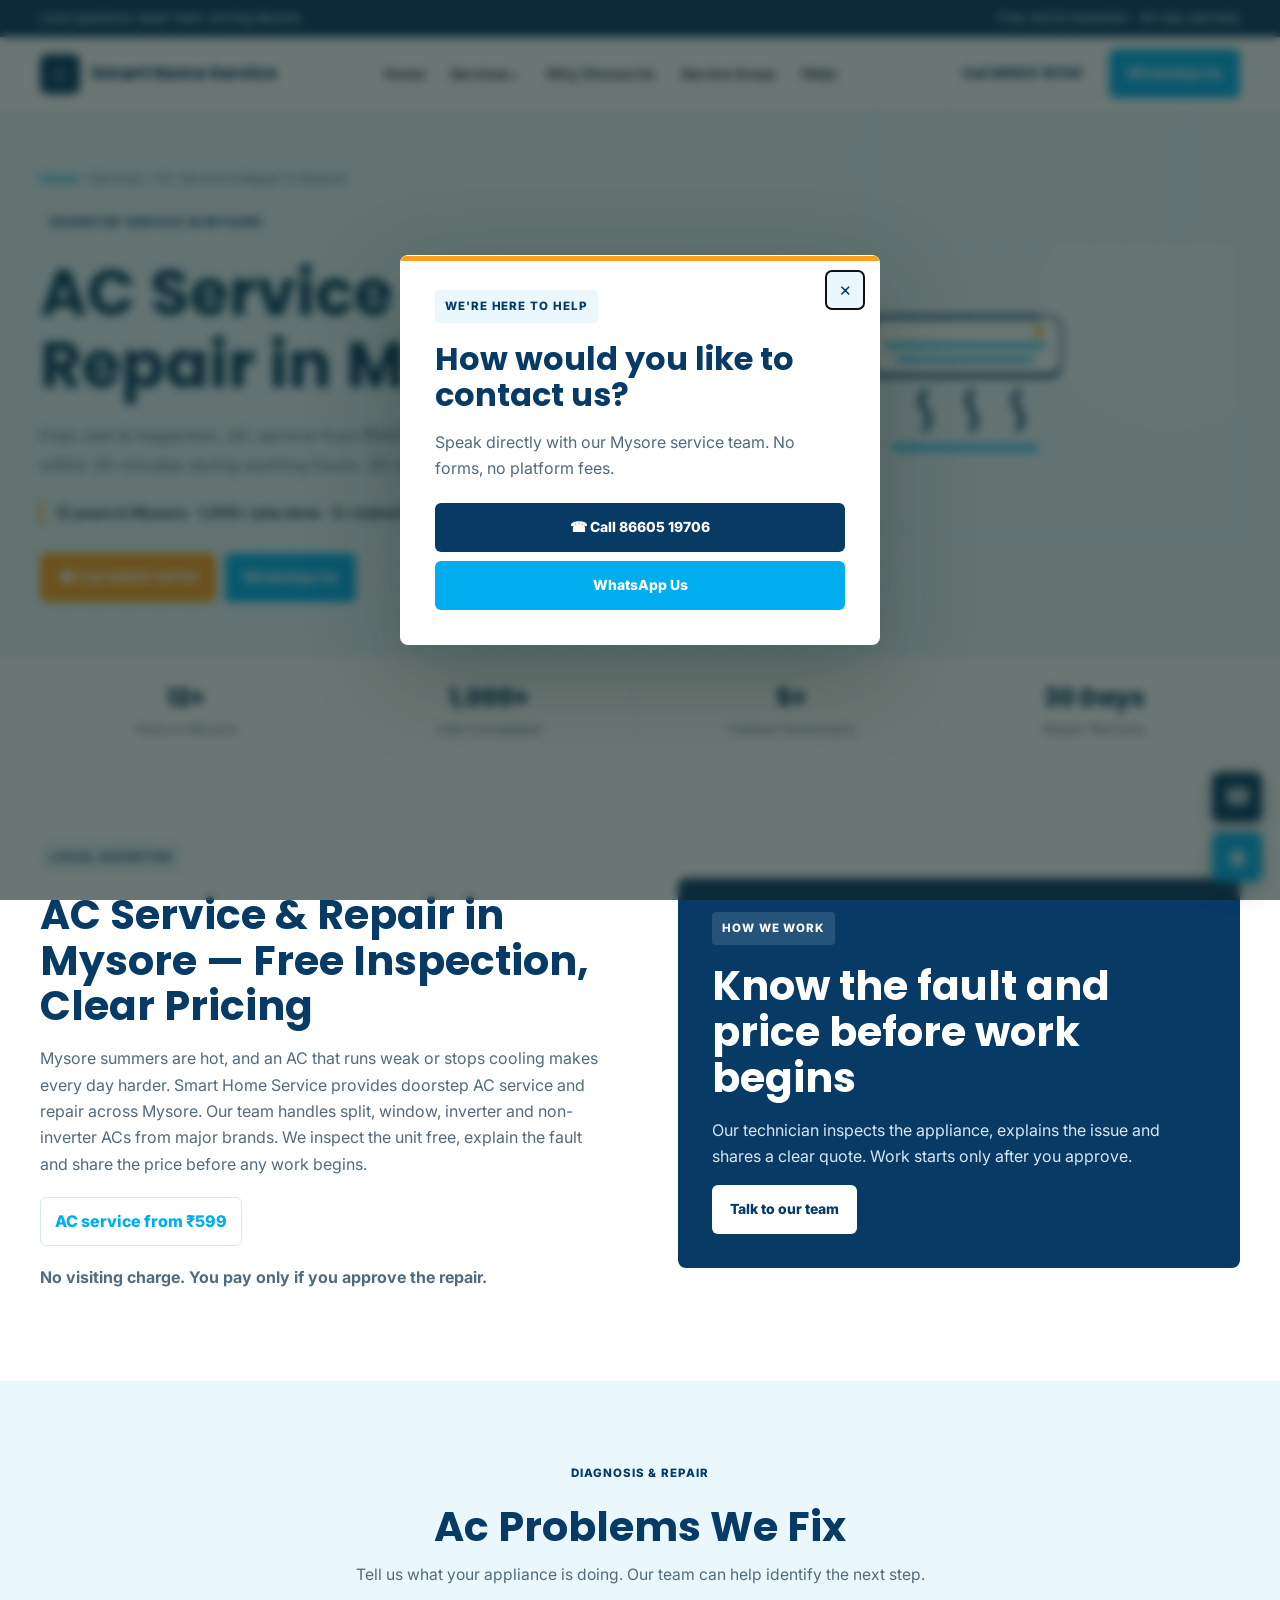
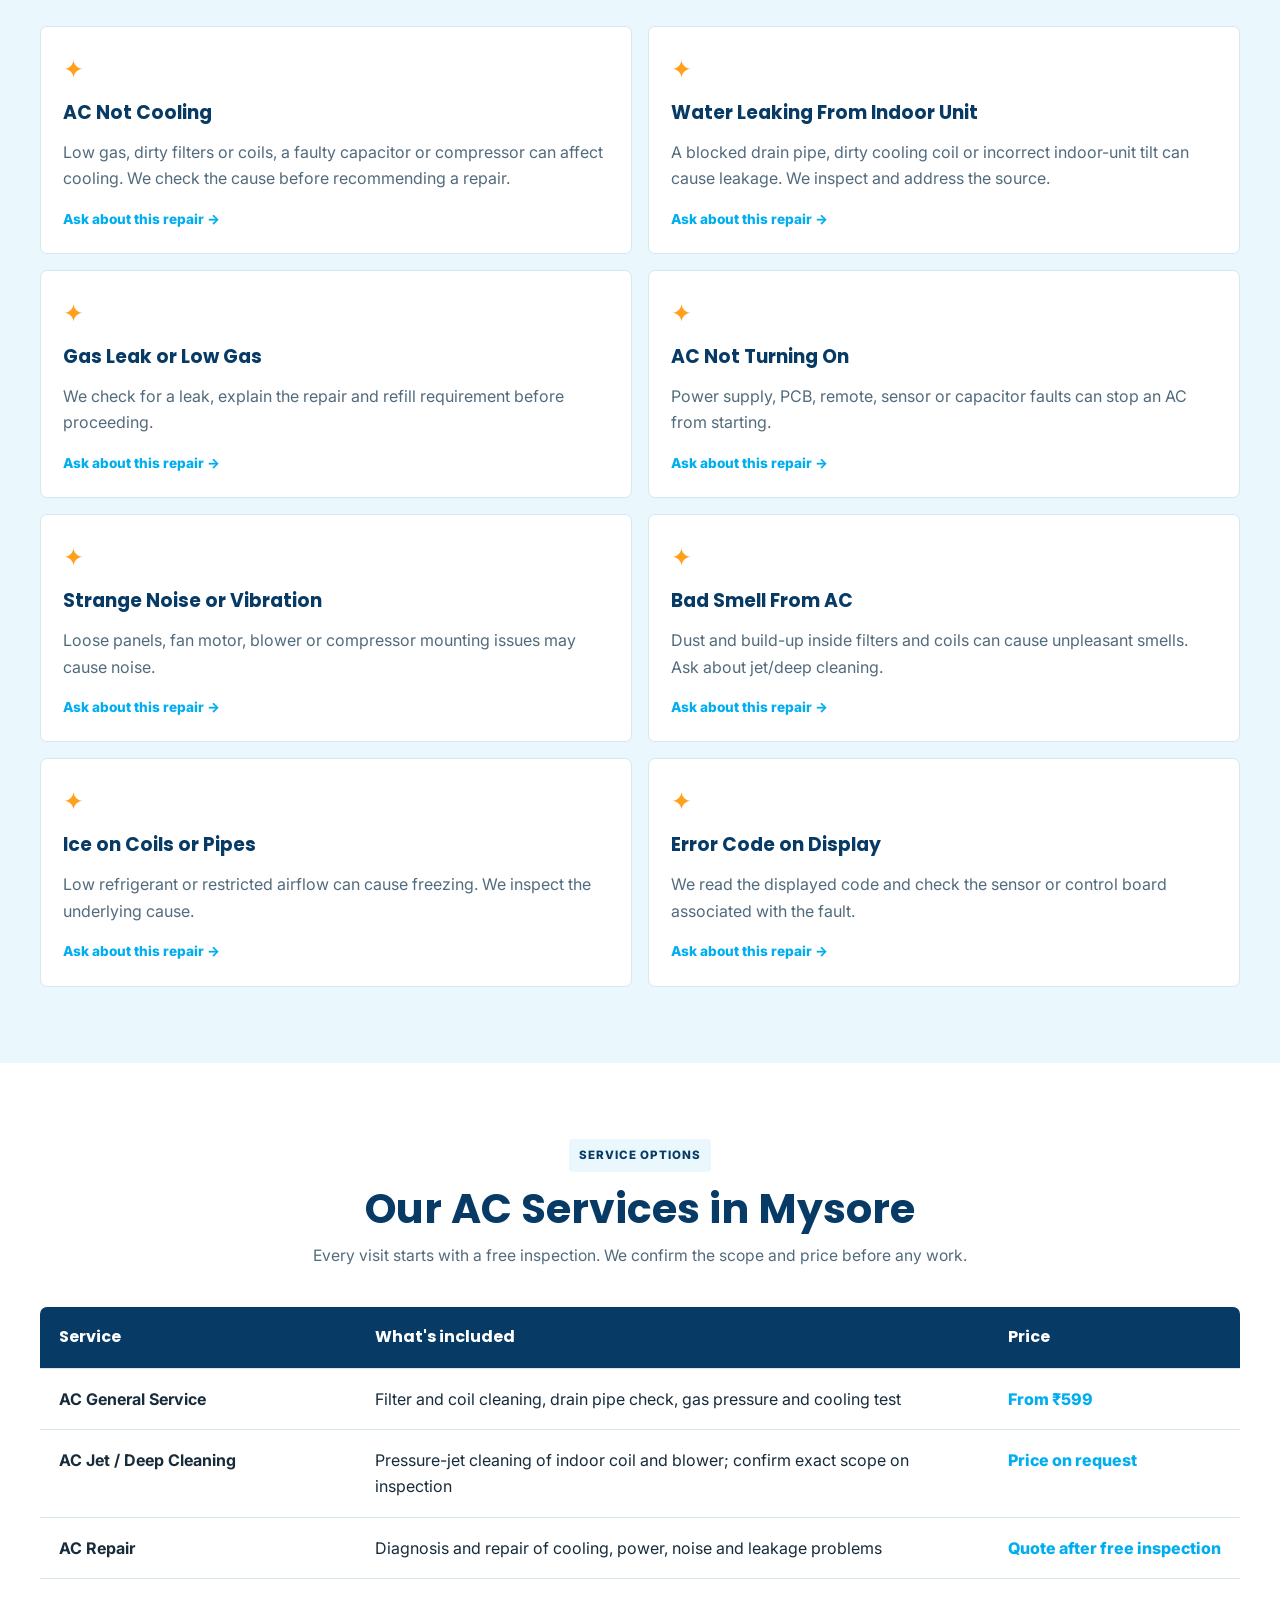
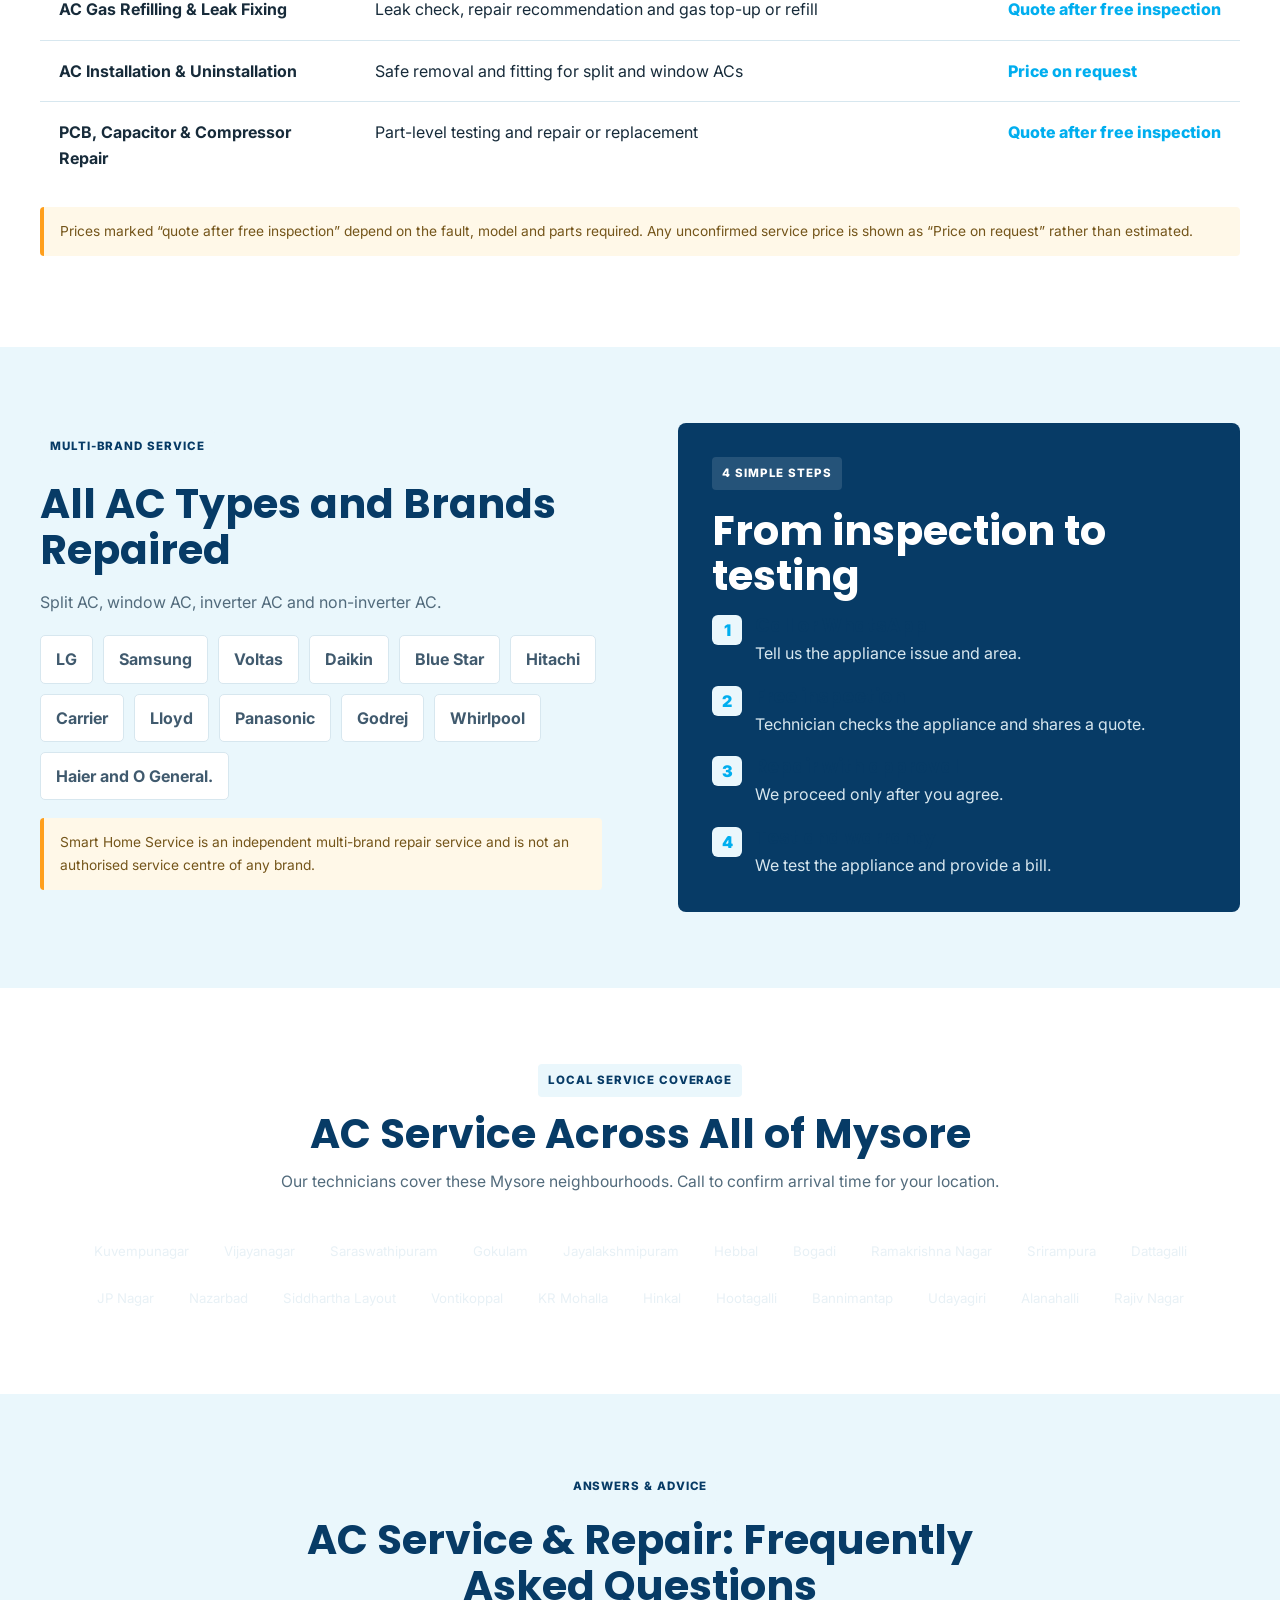
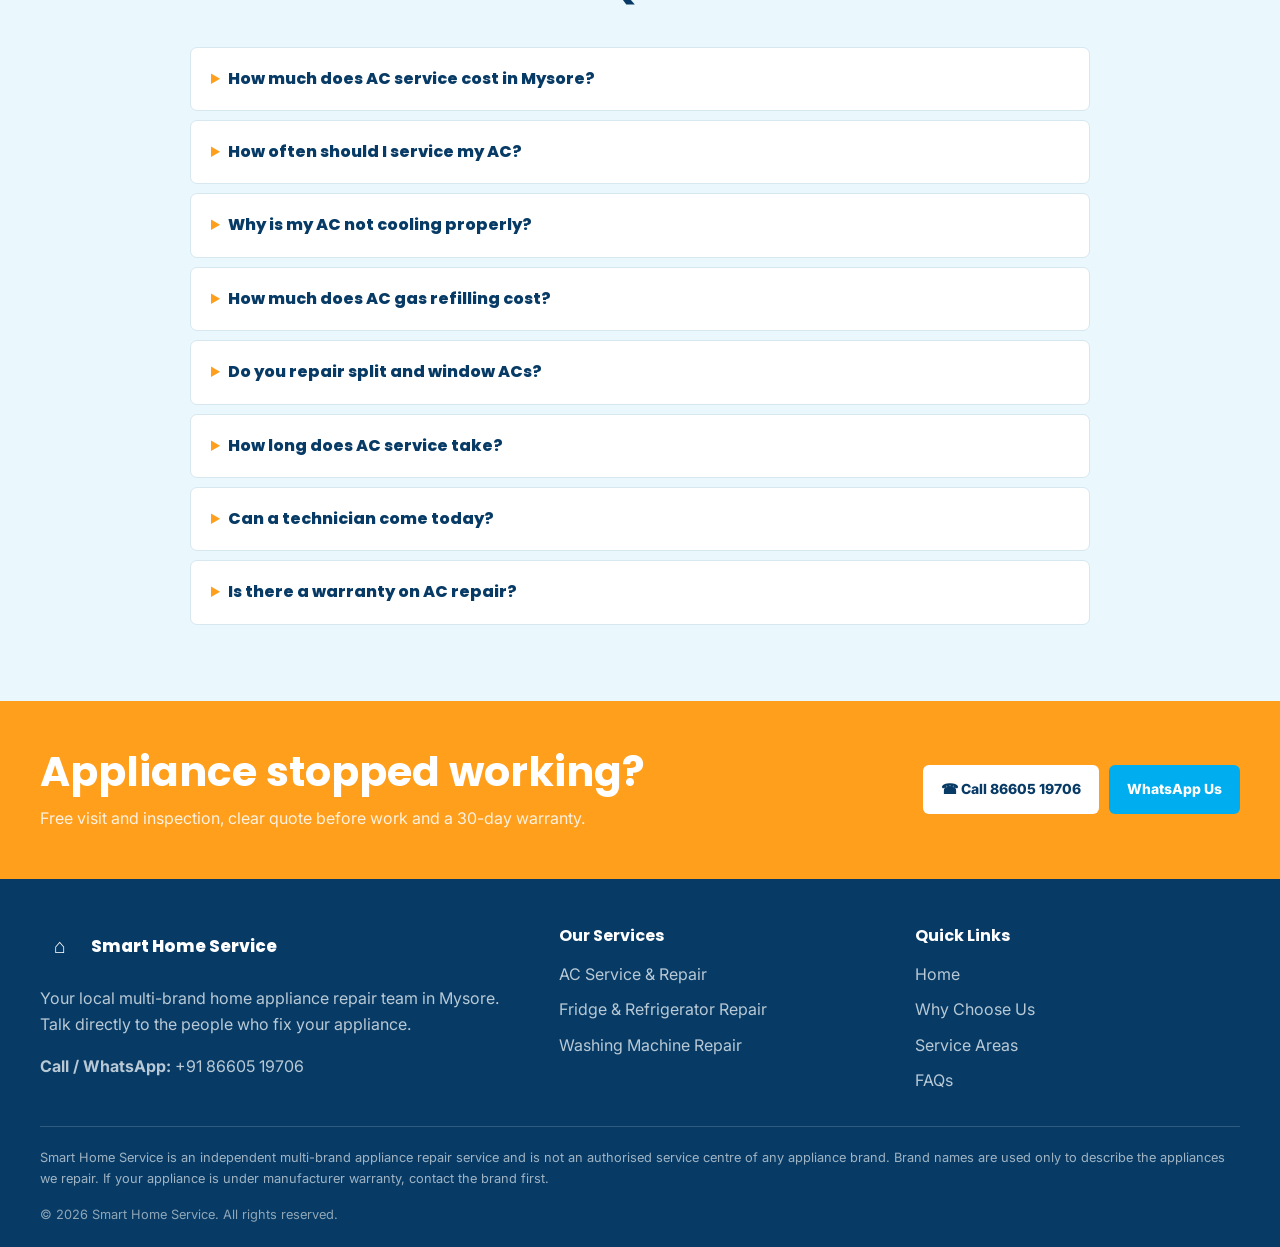
==== commit 4b4c0ddc: "Apply smart home brand colors and fonts Co-authored-by: Copilot <223556219+Copilot@users.noreply.git" ====
--- a/ac-service-mysore/index.html
+++ b/ac-service-mysore/index.html
@@ -1,4 +1,4 @@
-<!doctype html><html lang="en"><head><meta charset="utf-8"><meta name="viewport" content="width=device-width,initial-scale=1"><title>AC Service & Repair in Mysore | Smart Home Service</title><meta name="description" content="AC service and repair in Mysore at your door. Service from ₹599, free inspection, technician in 30 minutes during working hours, 30-day warranty. Call 86605 19706."><meta name="theme-color" content="#102b46"><link rel="stylesheet" href="../style.css"><link rel="stylesheet" href="../redesign.css"><link rel="icon" href="../assets/favicon.svg" type="image/svg+xml"></head><body>
+<!doctype html><html lang="en"><head><meta charset="utf-8"><meta name="viewport" content="width=device-width,initial-scale=1"><title>AC Service & Repair in Mysore | Smart Home Service</title><meta name="description" content="AC service and repair in Mysore at your door. Service from ₹599, free inspection, technician in 30 minutes during working hours, 30-day warranty. Call 86605 19706."><meta name="theme-color" content="#073B66"><link rel="stylesheet" href="../style.css"><link rel="stylesheet" href="../redesign.css"><link rel="icon" href="../assets/favicon.svg" type="image/svg+xml"></head><body>
 <div class="topline"><div class="container"><span>Local appliance repair team serving Mysore</span><span>Free visit & inspection · 30-day warranty</span></div></div>
 <header class="header"><div class="container nav-wrap">
 <a class="brand" href="../index.html"><span class="brand-mark">⌂</span><span>Smart Home Service</span></a>
--- a/style.css
+++ b/style.css
@@ -1,5 +1,5 @@
 
-@import url('https://fonts.googleapis.com/css2?family=DM+Sans:wght@400;500;600;700&family=Manrope:wght@400;500;600;700;800&display=swap');
+@import url('https://fonts.googleapis.com/css2?family=Inter:wght@400;500;600;700;800&family=Poppins:wght@400;500;600;700;800&display=swap');
 :root{--navy:#102b46;--blue:#1769aa;--cyan:#e9f6fb;--green:#19a56b;--ink:#172b3b;--muted:#647789;--line:#e2eaf0;--paper:#f6f9fb;--white:#fff;--shadow:0 18px 50px rgba(16,43,70,.10);--radius:20px}
 *{box-sizing:border-box}html{scroll-behavior:smooth;scroll-padding-top:100px}body{margin:0;font-family:'DM Sans',sans-serif;color:var(--ink);line-height:1.65;background:#fff}h1,h2,h3,h4{font-family:Manrope,sans-serif;line-height:1.18;color:var(--navy);margin:0 0 16px}h1{font-size:clamp(2.35rem,5vw,4.2rem);letter-spacing:-.045em}h2{font-size:clamp(1.8rem,3vw,2.65rem);letter-spacing:-.035em}h3{font-size:1.15rem}p{margin:0 0 15px;color:var(--muted)}a{color:inherit;text-decoration:none}.container{width:min(1160px,calc(100% - 40px));margin:auto}.topline{background:var(--navy);color:#dceaf4;font-size:.82rem;padding:8px 0}.topline .container{display:flex;justify-content:space-between;gap:12px;flex-wrap:wrap}.header{position:sticky;top:0;z-index:50;background:rgba(255,255,255,.96);backdrop-filter:blur(14px);border-bottom:1px solid var(--line)}.nav-wrap{height:78px;display:flex;align-items:center;justify-content:space-between;gap:25px}.brand{display:flex;align-items:center;gap:11px;font-family:Manrope;font-weight:800;color:var(--navy);font-size:1.12rem;white-space:nowrap}.brand-mark{width:42px;height:42px;border-radius:13px;background:linear-gradient(145deg,var(--blue),#29a4c8);display:grid;place-items:center;color:white;font-size:1.25rem;box-shadow:0 8px 18px #1769aa33}.nav{display:flex;align-items:center;gap:25px;font-size:.91rem;font-weight:700;color:#365065}.nav>a:hover,.drop-trigger:hover{color:var(--blue)}.dropdown{position:relative}.drop-trigger{display:flex;gap:7px;align-items:center;cursor:pointer}.drop-menu{display:none;position:absolute;top:100%;left:-18px;padding:12px;background:#fff;border:1px solid var(--line);border-radius:14px;box-shadow:var(--shadow);min-width:245px}.dropdown:hover .drop-menu,.dropdown:focus-within .drop-menu{display:grid}.drop-menu a{padding:11px 13px;border-radius:9px}.drop-menu a:hover,.drop-menu a.current{background:var(--cyan);color:var(--blue)}.nav-actions{display:flex;gap:9px}.btn{display:inline-flex;align-items:center;justify-content:center;gap:9px;padding:13px 19px;border-radius:12px;font-weight:800;font-size:.9rem;border:1px solid transparent;transition:.2s;cursor:pointer}.btn:hover{transform:translateY(-2px)}.btn-blue{background:var(--blue);color:#fff;box-shadow:0 8px 18px #1769aa30}.btn-green{background:var(--green);color:#fff}.btn-outline{border-color:#cbd9e3;color:var(--navy);background:#fff}.btn-white{background:#fff;color:var(--navy)}.menu-toggle{display:none;background:#fff;border:1px solid var(--line);border-radius:10px;padding:9px 12px;font-size:1.3rem}.mobile-menu{display:none;padding:8px 20px 20px;border-top:1px solid var(--line)}.mobile-menu.open{display:grid;gap:8px}.mobile-menu a{padding:10px 12px;border-radius:9px;font-weight:700}.mobile-menu .sub{padding-left:27px;color:#526c80}.hero{background:radial-gradient(circle at 82% 25%,#d8f0f8 0,transparent 34%),linear-gradient(115deg,#f4f9fc,#eaf5f8);padding:76px 0 64px;overflow:hidden}.hero-grid{display:grid;grid-template-columns:1.05fr .95fr;gap:50px;align-items:center}.eyebrow{display:inline-flex;align-items:center;gap:8px;background:#e1f4ec;color:#138353;padding:7px 12px;border-radius:99px;font-weight:800;font-size:.78rem;letter-spacing:.04em;text-transform:uppercase;margin-bottom:20px}.hero h1 span{color:var(--blue)}.hero-copy{font-size:1.12rem;max-width:650px;margin:20px 0 18px}.proof{font-size:.91rem;font-weight:700;color:#496174;margin:20px 0 27px}.hero-buttons{display:flex;flex-wrap:wrap;gap:10px}.hero-art{position:relative;min-height:400px;border-radius:30px;background:linear-gradient(145deg,#d7edf4,#f4fafc);display:grid;place-items:center;overflow:hidden;border:1px solid #d5e8ef}.hero-art:before,.hero-art:after{content:'';position:absolute;border-radius:50%;background:#fff8}.hero-art:before{width:300px;height:300px;right:-70px;top:-90px}.hero-art:after{width:180px;height:180px;left:-50px;bottom:-50px}.hero-illustration{position:relative;z-index:1;width:88%;max-width:490px}.trust{padding:24px 0;border-bottom:1px solid var(--line)}.trust-grid{display:grid;grid-template-columns:repeat(4,1fr);gap:12px}.trust-item{text-align:center;border-right:1px solid var(--line)}.trust-item:last-child{border:0}.trust-item strong{display:block;font:800 1.5rem Manrope;color:var(--navy)}.trust-item span{font-size:.84rem;color:var(--muted)}section{padding:82px 0}.section-head{text-align:center;max-width:720px;margin:0 auto 42px}.section-head p{font-size:1.02rem}.grid-3{display:grid;grid-template-columns:repeat(3,1fr);gap:22px}.grid-2{display:grid;grid-template-columns:repeat(2,1fr);gap:22px}.service-card,.info-card,.problem-card,.step,.faq-item{border:1px solid var(--line);border-radius:var(--radius);background:#fff;box-shadow:0 8px 28px rgba(16,43,70,.045)}.service-card{overflow:hidden;transition:.25s}.service-card:hover{transform:translateY(-5px);box-shadow:var(--shadow)}.service-visual{height:190px;display:grid;place-items:center;background:linear-gradient(140deg,#e8f5fa,#f7fbfd)}.service-visual svg{width:150px;height:130px}.service-content{padding:24px}.service-content p{min-height:76px}.text-link{color:var(--blue);font-weight:800}.split{display:grid;grid-template-columns:1fr 1fr;gap:55px;align-items:center}.feature-list{display:grid;gap:17px}.feature{display:flex;gap:14px}.check{width:30px;height:30px;flex:0 0 30px;border-radius:10px;background:#e5f6ee;color:#168b59;display:grid;place-items:center;font-weight:900}.feature h3{margin:0 0 5px}.feature p{margin:0}.soft{background:var(--paper)}.process{display:grid;grid-template-columns:repeat(4,1fr);gap:16px}.step{padding:24px}.step-num{width:42px;height:42px;border-radius:13px;background:var(--cyan);color:var(--blue);display:grid;place-items:center;font:800 1.1rem Manrope;margin-bottom:17px}.step p{margin:0}.local-panel{background:var(--navy);color:#fff;border-radius:26px;padding:38px}.local-panel h2{color:#fff}.local-panel p{color:#c5d5e0}.areas{display:flex;flex-wrap:wrap;gap:9px;margin-top:22px}.areas span{background:#ffffff14;border:1px solid #ffffff24;border-radius:99px;padding:7px 12px;color:#e8f1f6;font-size:.83rem}.cta{background:linear-gradient(120deg,#0f3655,#1769aa);color:#fff;padding:56px 0}.cta-inner{display:flex;align-items:center;justify-content:space-between;gap:30px}.cta h2{color:#fff;margin-bottom:10px}.cta p{color:#d7e7f1;margin:0}.cta-actions{display:flex;gap:10px;flex-wrap:wrap}.footer{background:#0c2237;color:#d3e0e9;padding:55px 0 24px}.footer-grid{display:grid;grid-template-columns:1.5fr 1fr 1fr;gap:40px}.footer h3{color:#fff}.footer p,.footer a{color:#b8c9d5}.footer-links{display:grid;gap:9px}.disclaimer{font-size:.8rem;border-top:1px solid #ffffff20;padding-top:20px;margin-top:32px;color:#9fb3c2}.copyright{font-size:.8rem;color:#8fa6b6;margin-top:15px}.floating{position:fixed;right:20px;bottom:22px;z-index:45;display:grid;gap:10px}.float-btn{width:54px;height:54px;border-radius:50%;display:grid;place-items:center;color:#fff;font-size:1.35rem;box-shadow:0 8px 24px #102b4640}.float-call{background:var(--blue)}.float-wa{background:var(--green)}.bottom-bar{display:none}.modal-backdrop{position:fixed;inset:0;background:#071b2dcc;z-index:100;display:none;place-items:center;padding:20px}.modal-backdrop.show{display:grid}.modal{background:#fff;border-radius:24px;padding:34px;max-width:440px;width:100%;position:relative;box-shadow:0 25px 80px #06192b66}.modal h2{font-size:1.8rem}.modal-close{position:absolute;right:16px;top:14px;border:0;background:#eef3f6;border-radius:50%;width:34px;height:34px;font-size:1.2rem;cursor:pointer}.modal-actions{display:grid;gap:12px;margin-top:22px}.modal-note{font-size:.85rem;margin-top:16px}.page-hero{padding:65px 0;background:linear-gradient(115deg,#eff8fb,#f8fbfd)}.page-hero .hero-grid{gap:35px}.page-hero .hero-art{min-height:300px}.page-hero .hero-art svg{width:80%;max-width:340px}.crumb{font-size:.85rem;color:#668095;margin-bottom:17px}.crumb a{color:var(--blue);font-weight:700}.price-tag{display:inline-block;background:#fff;border:1px solid #d7e8ee;border-radius:12px;padding:10px 14px;color:var(--navy);font-weight:800;margin:5px 0 18px}.problem-card{padding:23px}.problem-icon{font-size:1.55rem;margin-bottom:12px}.problem-card p{margin:0 0 13px}.problem-card a{font-size:.85rem;color:var(--blue);font-weight:800}.price-table{width:100%;border-collapse:collapse;background:#fff;border-radius:16px;overflow:hidden;box-shadow:0 8px 28px rgba(16,43,70,.05)}.price-table th,.price-table td{text-align:left;padding:17px 19px;border-bottom:1px solid var(--line);vertical-align:top}.price-table th{background:var(--navy);color:#fff;font-family:Manrope}.price-table td:last-child{font-weight:800;color:var(--blue);white-space:nowrap}.price-table tr:last-child td{border:0}.brand-cloud{display:flex;flex-wrap:wrap;gap:10px;margin-top:20px}.brand-cloud span{padding:10px 15px;border:1px solid var(--line);border-radius:10px;background:#fff;font-weight:700;color:#405a6e}.faq-list{display:grid;gap:12px;max-width:900px;margin:auto}.faq-item{padding:20px 23px}.faq-item summary{cursor:pointer;font-family:Manrope;font-weight:800;color:var(--navy)}.faq-item p{margin:12px 0 0}.note{font-size:.86rem;background:#fff8e8;border-left:4px solid #e5ad35;padding:13px 16px;border-radius:8px;color:#74551a;margin-top:18px}
 @media(max-width:960px){.nav,.nav-actions{display:none}.menu-toggle{display:block}.hero-grid,.split{grid-template-columns:1fr}.hero-art{min-height:320px}.grid-3{grid-template-columns:repeat(2,1fr)}.process{grid-template-columns:repeat(2,1fr)}.footer-grid{grid-template-columns:1fr 1fr}.cta-inner{align-items:flex-start;flex-direction:column}}
--- a/redesign.css
+++ b/redesign.css
@@ -1,37 +1,45 @@
-@import url('https://fonts.googleapis.com/css2?family=DM+Sans:wght@400;500;600;700&family=Space+Grotesk:wght@400;500;600;700&display=swap');
+@import url('https://fonts.googleapis.com/css2?family=Inter:wght@400;500;600;700;800&family=Poppins:wght@400;500;600;700;800&display=swap');
 
 :root {
-  --navy: #18332e;
-  --blue: #176f67;
-  --cyan: #e8f2ed;
-  --green: #237b53;
-  --ink: #1d302d;
-  --muted: #64736e;
-  --line: #dce5df;
-  --paper: #f3f7f3;
-  --white: #fff;
-  --shadow: 0 18px 48px rgba(24, 51, 46, .10);
+  --primary: #073B66;
+  --secondary: #00AEEF;
+  --ice-blue: #EAF7FC;
+  --white: #FFFFFF;
+  --text: #172B3A;
+  --accent: #FF9F1C;
+  --font-heading: 'Poppins', sans-serif;
+  --font-body: 'Inter', sans-serif;
+  --navy: var(--primary);
+  --blue: var(--secondary);
+  --cyan: var(--ice-blue);
+  --green: var(--secondary);
+  --ink: var(--text);
+  --muted: #526B7C;
+  --line: #D7E7EF;
+  --paper: var(--ice-blue);
+  --shadow: 0 18px 48px rgba(7, 59, 102, .10);
   --radius: 8px;
-  --coral: #e6644e;
-  --yellow: #e6b94f;
+  --coral: var(--accent);
+  --yellow: var(--accent);
 }
 
 html { scroll-padding-top: 92px; }
-body { background: #fff; color: var(--ink); font-family: 'DM Sans', sans-serif; line-height: 1.65; }
-h1, h2, h3, h4 { color: var(--navy); font-family: 'Space Grotesk', sans-serif; letter-spacing: 0; line-height: 1.12; }
+body { background: var(--white); color: var(--ink); font-family: var(--font-body); line-height: 1.65; }
+button, input, select, textarea { font: inherit; }
+h1, h2, h3, h4 { color: var(--navy); font-family: var(--font-heading); letter-spacing: 0; line-height: 1.12; }
 h1 { font-size: clamp(2.6rem, 5vw, 4.65rem); max-width: 760px; }
 h2 { font-size: clamp(1.9rem, 3.2vw, 3rem); }
 h3 { font-size: 1.18rem; }
 p { color: var(--muted); }
 .container { width: min(1200px, calc(100% - 48px)); }
 
-.topline { background: var(--navy); color: #e8f0ea; padding: 8px 0; font-size: .78rem; }
+.topline { background: var(--navy); color: var(--white); padding: 8px 0; font-size: .78rem; }
 .topline .container { min-height: 20px; }
 .header { background: rgba(255,255,255,.96); border-bottom-color: var(--line); }
 .nav-wrap { height: 74px; gap: 22px; }
-.brand { color: var(--navy); font-family: 'Space Grotesk', sans-serif; font-size: 1.05rem; }
-.brand-mark { width: 40px; height: 40px; border-radius: 8px; background: var(--coral); box-shadow: none; }
-.nav { gap: clamp(14px, 2vw, 26px); color: #425851; font-size: .88rem; }
+.brand { color: var(--navy); font-family: var(--font-heading); font-size: 1.05rem; }
+.brand-mark { width: 40px; height: 40px; border-radius: 8px; background: var(--primary); box-shadow: none; }
+.nav { gap: clamp(14px, 2vw, 26px); color: var(--ink); font-size: .88rem; }
 .nav>a, .drop-trigger { transition: color .18s ease; }
 .drop-menu { top: calc(100% + 13px); padding: 8px; border-color: var(--line); border-radius: 8px; box-shadow: var(--shadow); }
 .drop-menu a { border-radius: 5px; }
@@ -41,8 +49,8 @@
 .btn-blue { background: var(--navy); box-shadow: none; }
 .btn-blue:hover { background: var(--blue); }
 .btn-green { background: var(--green); }
-.btn-green:hover { background: #196643; }
-.btn-outline { border-color: #b7c8bf; color: var(--navy); }
+.btn-green:hover { background: var(--primary); }
+.btn-outline { border-color: var(--line); color: var(--navy); }
 .btn-outline:hover { background: var(--cyan); border-color: var(--blue); }
 .btn-white { border-radius: 6px; }
 .menu-toggle { border-color: var(--line); border-radius: 6px; color: var(--navy); }
@@ -50,31 +58,32 @@
 .mobile-menu a { border-radius: 5px; }
 .mobile-menu a:hover { background: var(--cyan); color: var(--blue); }
 
-.hero, .page-hero { position: relative; overflow: hidden; background-color: #f1f6f1; background-image: linear-gradient(rgba(24,51,46,.035) 1px, transparent 1px), linear-gradient(90deg, rgba(24,51,46,.035) 1px, transparent 1px); background-size: 32px 32px; }
+.hero, .page-hero { position: relative; overflow: hidden; background-color: var(--ice-blue); background-image: linear-gradient(rgba(7,59,102,.035) 1px, transparent 1px), linear-gradient(90deg, rgba(7,59,102,.035) 1px, transparent 1px); background-size: 32px 32px; }
 .hero { padding: 76px 0 72px; }
-.hero::after, .page-hero::after { position: absolute; right: 7%; top: -110px; width: 320px; height: 320px; border: 1px solid rgba(35,123,83,.16); border-radius: 50%; content: ''; pointer-events: none; }
+.hero::after, .page-hero::after { position: absolute; right: 7%; top: -110px; width: 320px; height: 320px; border: 1px solid rgba(0,174,239,.16); border-radius: 50%; content: ''; pointer-events: none; }
 .hero-grid { position: relative; z-index: 1; gap: 58px; }
-.eyebrow { border-radius: 4px; background: #dcece3; color: #236449; font-size: .72rem; letter-spacing: .08em; margin-bottom: 18px; padding: 7px 10px; }
-.hero h1 span { color: var(--coral); }
+.eyebrow { border-radius: 4px; background: var(--ice-blue); color: var(--primary); font-size: .72rem; letter-spacing: .08em; margin-bottom: 18px; padding: 7px 10px; }
+.hero h1 span { color: var(--secondary); }
 .hero-copy { max-width: 600px; font-size: 1.08rem; line-height: 1.7; }
-.proof { border-left: 3px solid var(--yellow); color: #425851; margin: 22px 0 28px; padding-left: 12px; }
+.proof { border-left: 3px solid var(--accent); color: var(--ink); margin: 22px 0 28px; padding-left: 12px; }
 .hero-buttons { gap: 9px; }
 .hero-buttons .btn-blue { background: var(--coral); }
-.hero-buttons .btn-blue:hover { background: #cb4e3a; }
-.hero-art { min-height: 380px; border: 1px solid #d5e4d9; border-radius: 8px; background: #e4eee6; }
+.hero-buttons .btn-blue:hover { background: var(--primary); }
+.hero-art { min-height: 380px; border: 1px solid var(--line); border-radius: 8px; background: var(--ice-blue); }
 .hero-art::before { width: 260px; height: 260px; right: -60px; top: -70px; background: rgba(255,255,255,.52); }
-.hero-art::after { width: 150px; height: 150px; background: rgba(230,185,79,.16); }
+.hero-art::after { width: 150px; height: 150px; background: rgba(255,159,28,.16); }
 .hero-illustration { animation: settle-in .7s both; }
 .page-hero { padding: 56px 0; }
 .page-hero .hero-grid { gap: 42px; }
 .page-hero .hero-art { min-height: 290px; }
-.crumb { color: #6a7c74; font-size: .82rem; }
+.crumb { color: var(--muted); font-size: .82rem; }
 .crumb a { color: var(--blue); }
 
 .trust { padding: 22px 0; border-bottom-color: var(--line); }
 .trust-item { border-color: var(--line); }
-.trust-item strong { color: var(--coral); font-family: 'Space Grotesk', sans-serif; }
-.trust-item span { color: #60736a; }
+.trust-item strong { color: var(--primary); font-family: var(--font-heading); }
+.trust-item span { color: var(--muted); }
+.step-num, .price-table th, .faq-item summary { font-family: var(--font-heading); }
 section { padding: 76px 0; }
 .section-head { max-width: 760px; margin-bottom: 38px; }
 .section-head .eyebrow { margin-bottom: 14px; }
@@ -83,8 +92,8 @@
 .grid-3, .grid-2 { gap: 16px; }
 .service-card, .info-card, .problem-card, .step, .faq-item { border: 1px solid var(--line); border-radius: 7px; box-shadow: none; }
 .service-card { transition: border-color .2s ease, transform .2s ease, box-shadow .2s ease; }
-.service-card:hover { border-color: #b4cfc0; box-shadow: 0 14px 32px rgba(24,51,46,.08); transform: translateY(-3px); }
-.service-visual { height: 174px; background: #eaf2ec; }
+.service-card:hover { border-color: var(--secondary); box-shadow: 0 14px 32px rgba(7,59,102,.08); transform: translateY(-3px); }
+.service-visual { height: 174px; background: var(--ice-blue); }
 .service-visual img { max-height: 132px; object-fit: contain; }
 .service-content { padding: 22px; }
 .service-content h3 { margin-bottom: 10px; }
@@ -95,18 +104,18 @@
 .feature-list { gap: 19px; }
 .feature { gap: 13px; }
 .feature h3 { margin-bottom: 4px; }
-.check { border-radius: 6px; background: #dfefe5; color: #237b53; }
+.check { border-radius: 6px; background: var(--ice-blue); color: var(--secondary); }
 .process { gap: 12px; }
 .step { padding: 22px; }
-.step-num { width: 38px; height: 38px; border-radius: 6px; background: #f9e4df; color: #c95442; }
+.step-num { width: 38px; height: 38px; border-radius: 6px; background: var(--ice-blue); color: var(--secondary); }
 .local-panel { border-radius: 8px; background: var(--navy); padding: 34px; }
-.local-panel .eyebrow { background: rgba(255,255,255,.12); color: #b9e2c9; }
+.local-panel .eyebrow { background: rgba(255,255,255,.12); color: var(--white); }
 .local-panel h2 { color: #fff; }
-.local-panel p { color: #d0ded6; }
+.local-panel p { color: #D7E7EF; }
 .areas span { border-color: rgba(255,255,255,.2); border-radius: 4px; background: rgba(255,255,255,.08); }
 .price-tag { border-color: var(--line); border-radius: 6px; color: var(--blue); }
 .problem-card { padding: 22px; }
-.problem-card:hover { border-color: #b4cfc0; }
+.problem-card:hover { border-color: var(--secondary); }
 .problem-icon { color: var(--coral); }
 .price-table { border-radius: 7px; box-shadow: none; }
 .price-table th { background: var(--navy); }
@@ -114,7 +123,7 @@
 .brand-cloud span { border-radius: 5px; }
 .faq-list { gap: 9px; }
 .faq-item { padding: 18px 20px; }
-.faq-item[open] { border-color: #a9c5b4; }
+.faq-item[open] { border-color: var(--secondary); }
 .faq-item summary::marker { color: var(--coral); }
 .note { border-left-color: var(--yellow); border-radius: 4px; }
 
@@ -122,14 +131,14 @@
 .cta h2 { color: #fff; }
 .cta p { color: rgba(255,255,255,.86); }
 .cta .btn-white { color: var(--navy); }
-.footer { background: #152d28; padding: 48px 0 22px; }
+.footer { background: var(--primary); padding: 48px 0 22px; }
 .footer-grid { gap: 32px; }
 .footer h3 { font-size: 1rem; }
 .footer-links a:hover { color: #fff; }
 .disclaimer { border-top-color: rgba(255,255,255,.16); }
 .floating { right: 18px; bottom: 18px; }
 .float-btn { width: 50px; height: 50px; border-radius: 8px; }
-.float-call { background: var(--navy); }
+.float-call { background: var(--primary); }
 .float-wa { background: var(--green); }
 .bottom-bar { box-shadow: 0 -8px 26px rgba(24,51,46,.12); }
 
@@ -137,8 +146,8 @@
 .modal { max-width: 480px; border: 1px solid rgba(255,255,255,.65); border-radius: 8px; padding: 34px; box-shadow: 0 28px 90px rgba(8,27,21,.28); animation: modal-enter .22s ease-out both; }
 .modal::before { position: absolute; top: 0; left: 0; width: 100%; height: 5px; border-radius: 8px 8px 0 0; background: var(--coral); content: ''; }
 .modal h2 { max-width: 370px; font-size: 2rem; }
-.modal-close { top: 15px; right: 15px; width: 38px; height: 38px; border-radius: 6px; background: #edf3ee; color: var(--navy); }
-.modal-close:hover { background: #e2eae4; }
+.modal-close { top: 15px; right: 15px; width: 38px; height: 38px; border-radius: 6px; background: var(--ice-blue); color: var(--navy); }
+.modal-close:hover { background: var(--line); }
 .modal-actions { gap: 9px; }
 .modal-actions .btn { width: 100%; }
 .modal-note { border-top: 1px solid var(--line); padding-top: 13px; }
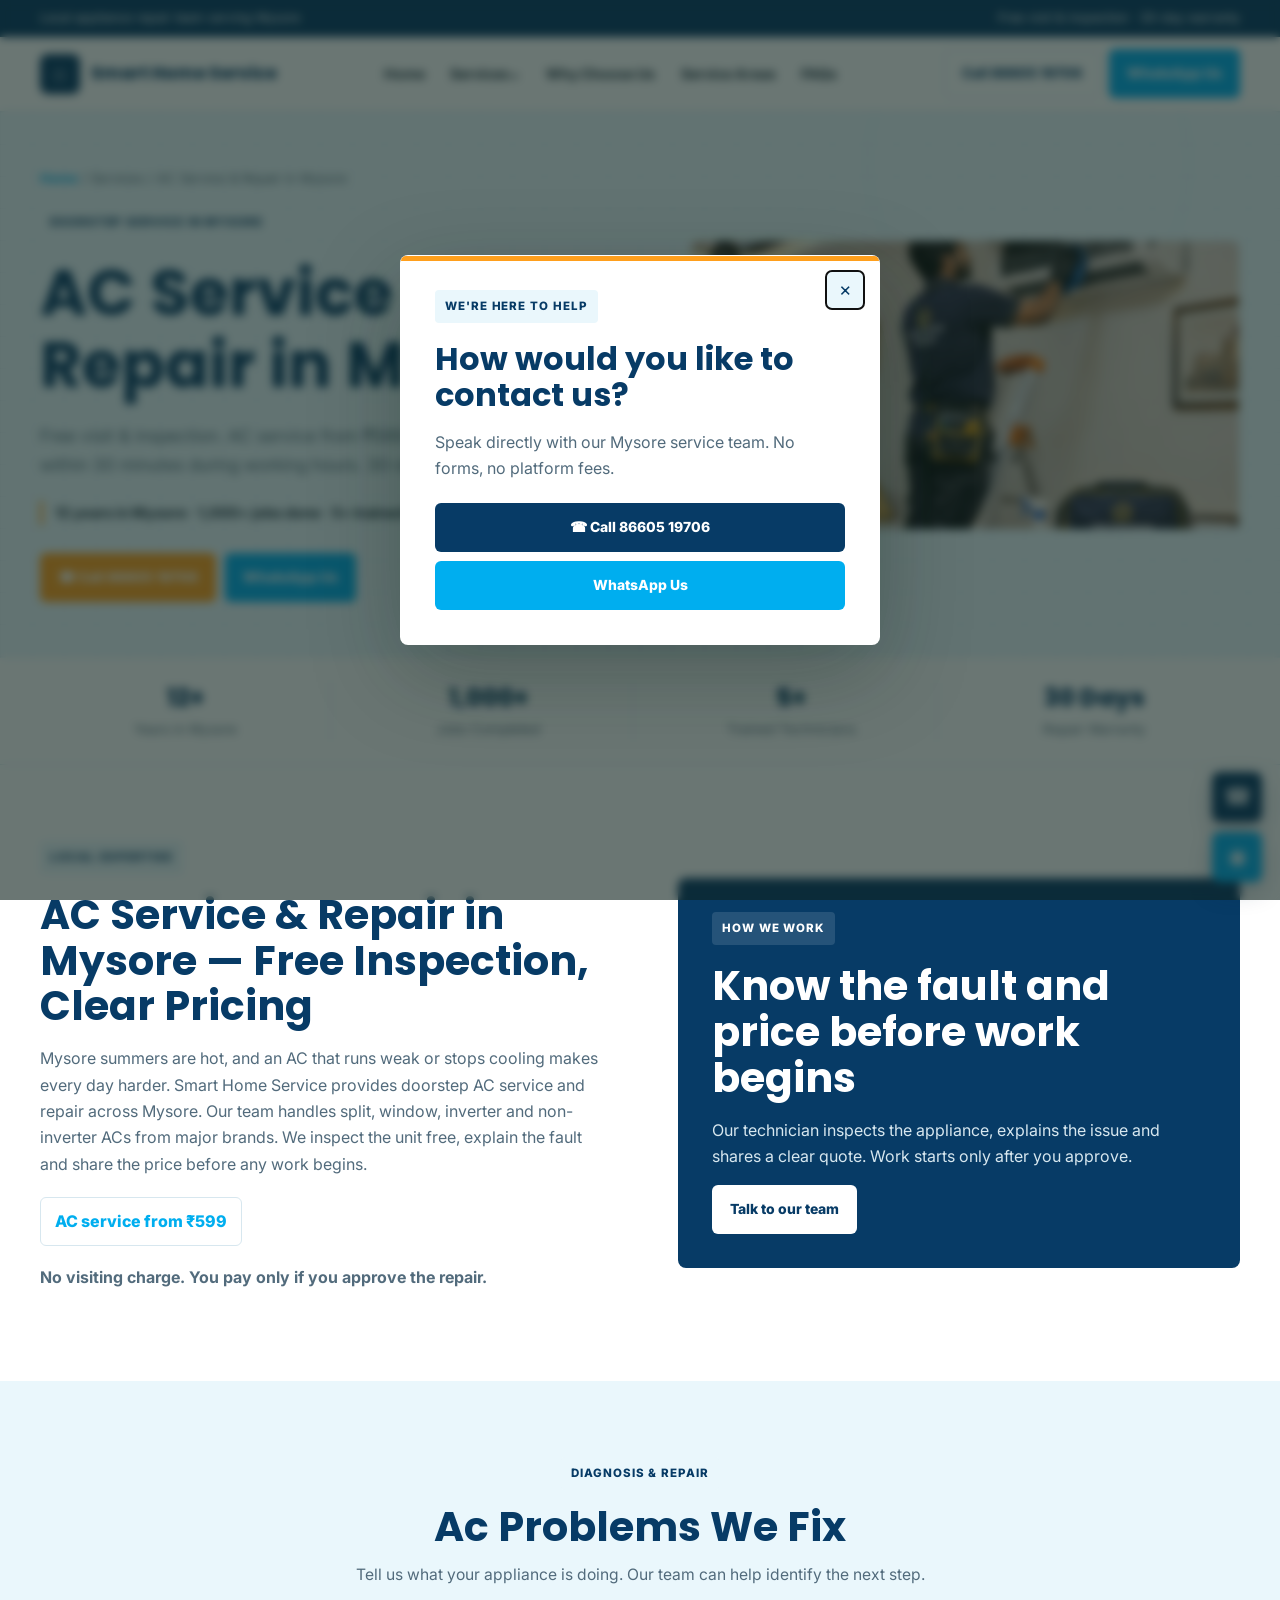
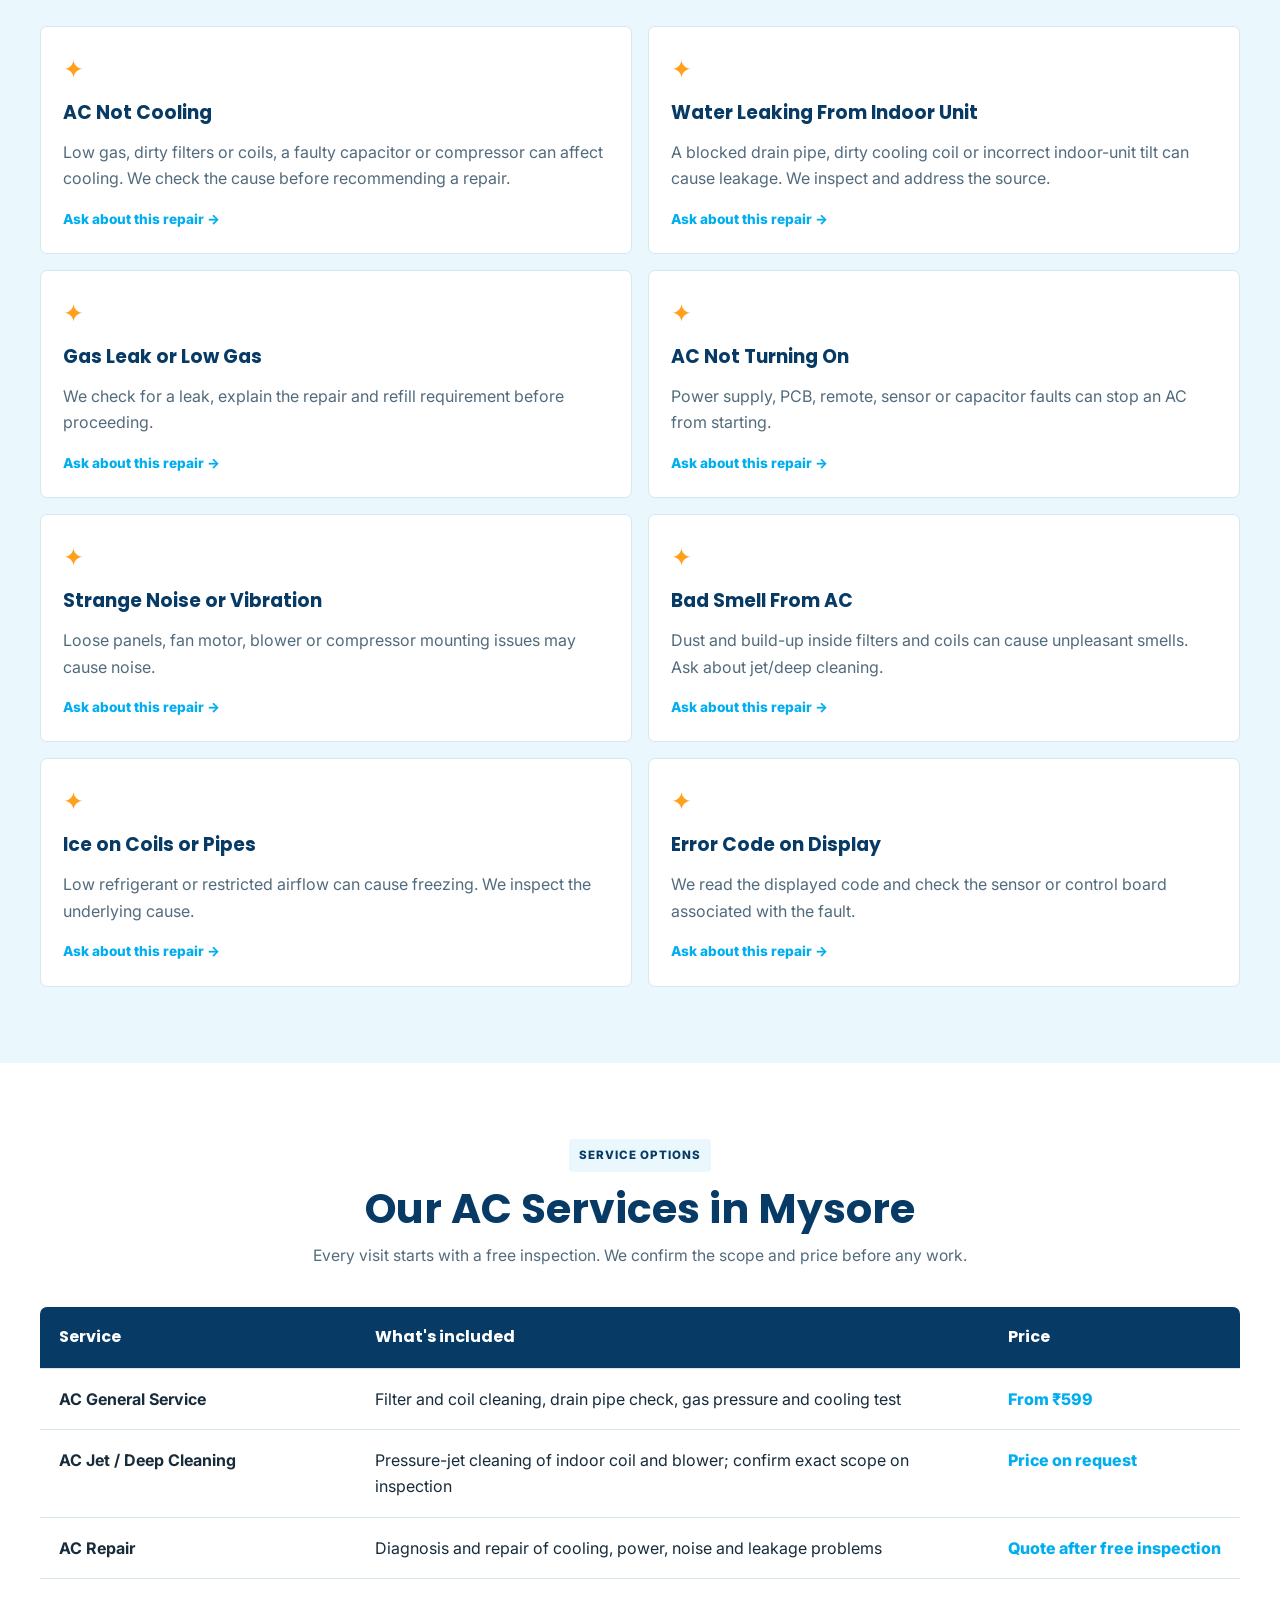
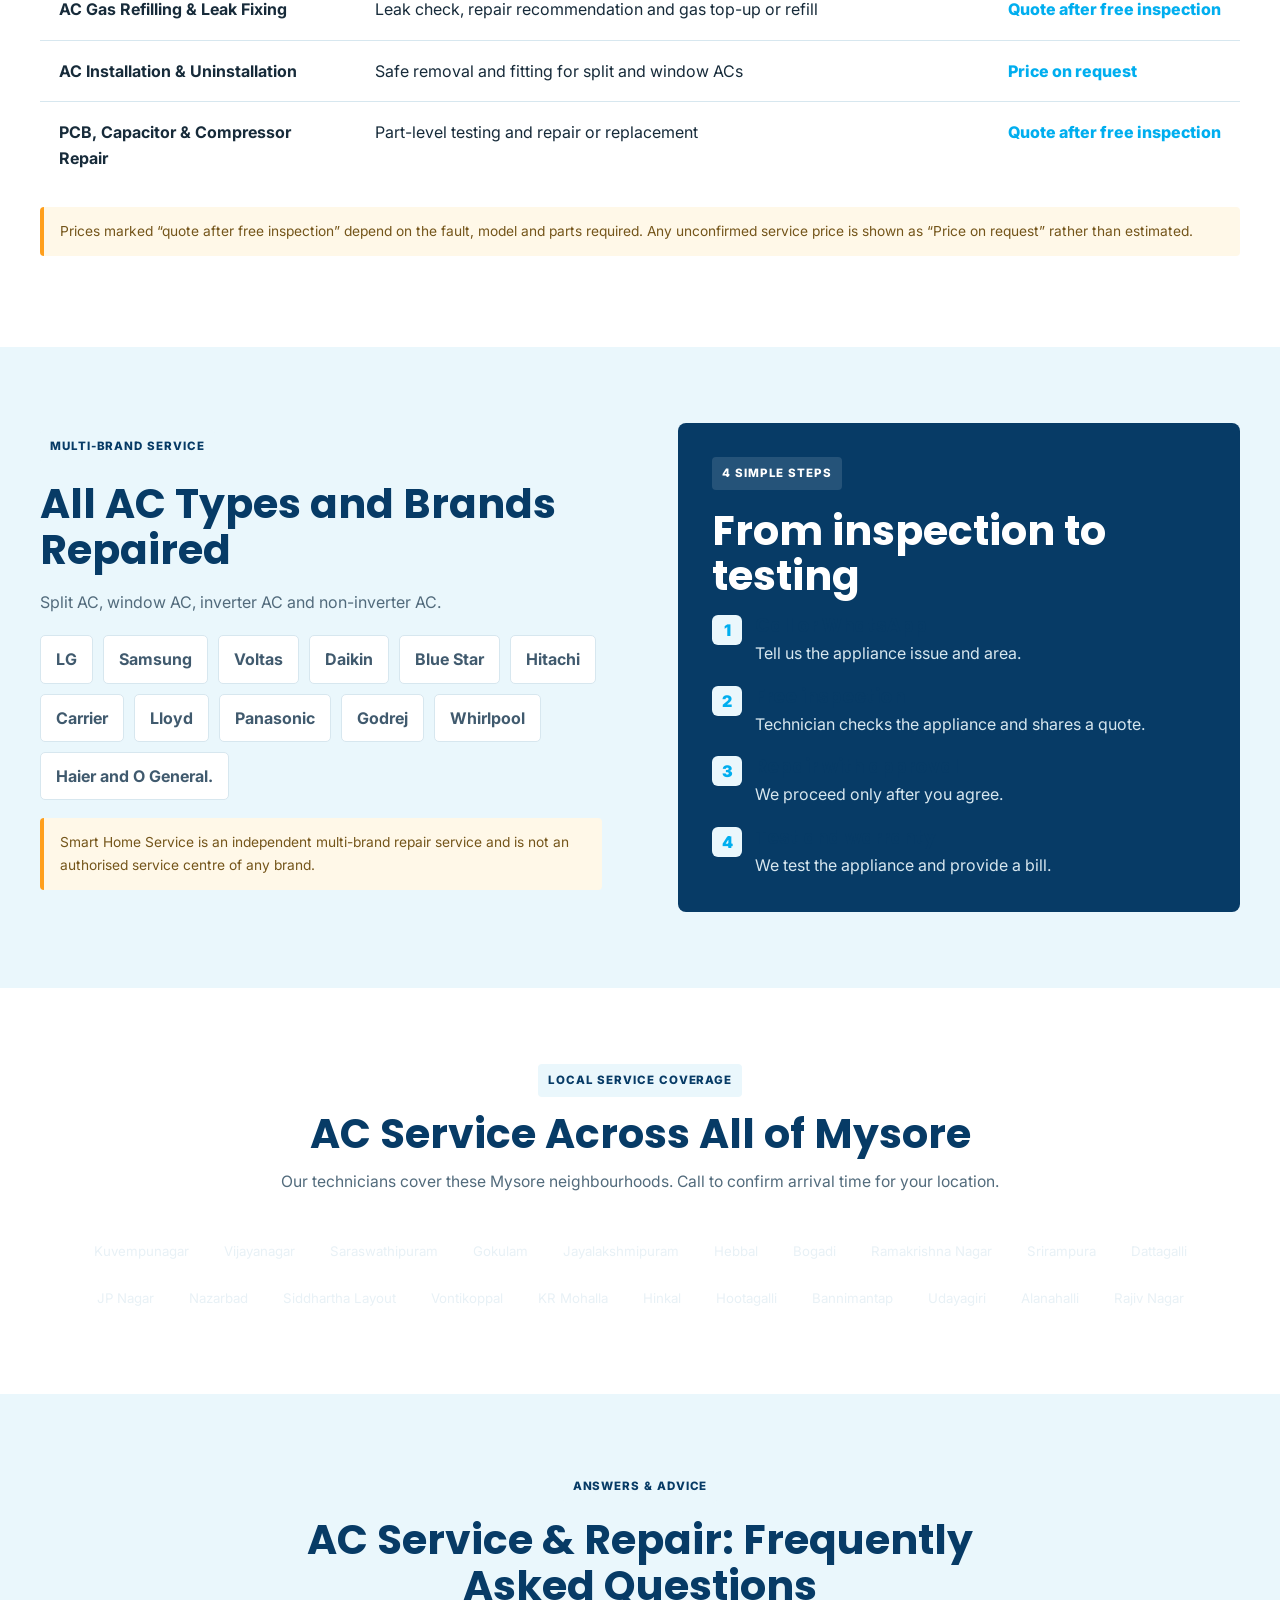
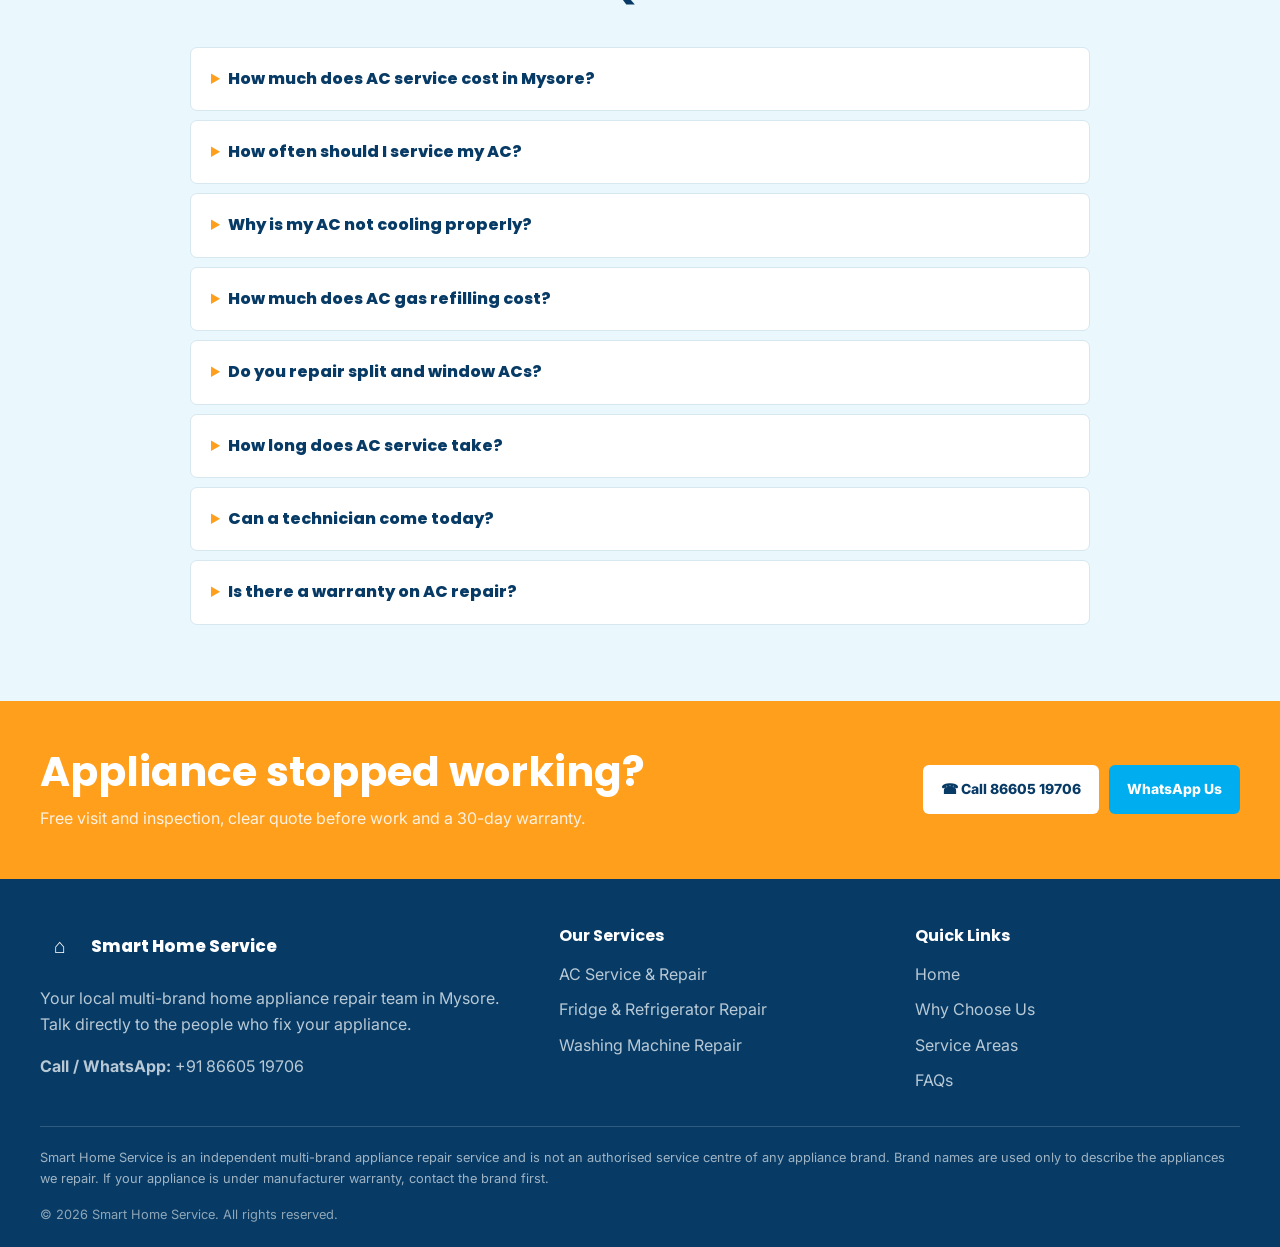
==== commit ade07cda: "Use supplied photos throughout the website Co-authored-by: Copilot <223556219+Copilot@users.noreply." ====
--- a/ac-service-mysore/index.html
+++ b/ac-service-mysore/index.html
@@ -8,7 +8,7 @@
 <div class="mobile-menu"><a href="../index.html">Home</a><strong style="padding:8px 12px;color:#668095">OUR SERVICES</strong><a class="sub" href="../ac-service-mysore/index.html">AC Service & Repair</a><a class="sub" href="../fridge-repair-mysore/index.html">Fridge & Refrigerator Repair</a><a class="sub" href="../washing-machine-repair-mysore/index.html">Washing Machine Repair</a><a href="../index.html#why-us">Why Choose Us</a><a href="../index.html#areas">Service Areas</a><a href="../index.html#faqs">FAQs</a><a href="tel:+918660519706">Call 86605 19706</a><a href="#" data-contact>WhatsApp Us</a></div></header>
 
 <main>
-<section class="page-hero"><div class="container hero-grid"><div><div class="crumb"><a href="../index.html">Home</a> / Services / AC Service & Repair in Mysore</div><span class="eyebrow">DOORSTEP SERVICE IN MYSORE</span><h1>AC Service & Repair in Mysore</h1><p class="hero-copy">Free visit & inspection. AC service from ₹599. Technician at your door within 30 minutes during working hours. 30-day warranty.</p><div class="proof">12 years in Mysore · 1,000+ jobs done · 5+ trained technicians</div><div class="hero-buttons"><a class="btn btn-blue" href="tel:+918660519706">☎ Call 86605 19706</a><a class="btn btn-green" href="#" data-contact data-message="Hi, I need ac service/repair in Mysore. My area is ____.">WhatsApp Us</a></div></div><div class="hero-art"><img src="../assets/ac.svg" alt="AC Service & Repair in Mysore" width="280"></div></div></section>
+<section class="page-hero"><div class="container hero-grid"><div><div class="crumb"><a href="../index.html">Home</a> / Services / AC Service & Repair in Mysore</div><span class="eyebrow">DOORSTEP SERVICE IN MYSORE</span><h1>AC Service & Repair in Mysore</h1><p class="hero-copy">Free visit & inspection. AC service from ₹599. Technician at your door within 30 minutes during working hours. 30-day warranty.</p><div class="proof">12 years in Mysore · 1,000+ jobs done · 5+ trained technicians</div><div class="hero-buttons"><a class="btn btn-blue" href="tel:+918660519706">☎ Call 86605 19706</a><a class="btn btn-green" href="#" data-contact data-message="Hi, I need ac service/repair in Mysore. My area is ____.">WhatsApp Us</a></div></div><div class="hero-art"><img src="../assets/ac-service-technician.jpg" alt="Technician servicing an air conditioner in a Mysore home" width="1448" height="1086" fetchpriority="high" decoding="async"></div></div></section>
 <div class="trust"><div class="container trust-grid"><div class="trust-item"><strong>12+</strong><span>Years in Mysore</span></div><div class="trust-item"><strong>1,000+</strong><span>Jobs Completed</span></div><div class="trust-item"><strong>5+</strong><span>Trained Technicians</span></div><div class="trust-item"><strong>30 Days</strong><span>Repair Warranty</span></div></div></div>
 <section><div class="container split"><div><span class="eyebrow">LOCAL EXPERTISE</span><h2>AC Service & Repair in Mysore — Free Inspection, Clear Pricing</h2><p>Mysore summers are hot, and an AC that runs weak or stops cooling makes every day harder. Smart Home Service provides doorstep AC service and repair across Mysore. Our team handles split, window, inverter and non-inverter ACs from major brands. We inspect the unit free, explain the fault and share the price before any work begins.</p><div class="price-tag">AC service from ₹599</div><p><b>No visiting charge. You pay only if you approve the repair.</b></p></div><div class="local-panel"><span class="eyebrow">HOW WE WORK</span><h2>Know the fault and price before work begins</h2><p>Our technician inspects the appliance, explains the issue and shares a clear quote. Work starts only after you approve.</p><a class="btn btn-white" href="#" data-contact>Talk to our team</a></div></div></section>
 <section class="soft"><div class="container"><div class="section-head"><span class="eyebrow">DIAGNOSIS & REPAIR</span><h2>Ac Problems We Fix</h2><p>Tell us what your appliance is doing. Our team can help identify the next step.</p></div><div class="grid-2"><article class="problem-card"><div class="problem-icon">✦</div><h3>AC Not Cooling</h3><p>Low gas, dirty filters or coils, a faulty capacitor or compressor can affect cooling. We check the cause before recommending a repair.</p><a href="#" data-contact data-message="Hi, I need ac repair in Mysore for: AC Not Cooling. My area is ____.">Ask about this repair →</a></article><article class="problem-card"><div class="problem-icon">✦</div><h3>Water Leaking From Indoor Unit</h3><p>A blocked drain pipe, dirty cooling coil or incorrect indoor-unit tilt can cause leakage. We inspect and address the source.</p><a href="#" data-contact data-message="Hi, I need ac repair in Mysore for: Water Leaking From Indoor Unit. My area is ____.">Ask about this repair →</a></article><article class="problem-card"><div class="problem-icon">✦</div><h3>Gas Leak or Low Gas</h3><p>We check for a leak, explain the repair and refill requirement before proceeding.</p><a href="#" data-contact data-message="Hi, I need ac repair in Mysore for: Gas Leak or Low Gas. My area is ____.">Ask about this repair →</a></article><article class="problem-card"><div class="problem-icon">✦</div><h3>AC Not Turning On</h3><p>Power supply, PCB, remote, sensor or capacitor faults can stop an AC from starting.</p><a href="#" data-contact data-message="Hi, I need ac repair in Mysore for: AC Not Turning On. My area is ____.">Ask about this repair →</a></article><article class="problem-card"><div class="problem-icon">✦</div><h3>Strange Noise or Vibration</h3><p>Loose panels, fan motor, blower or compressor mounting issues may cause noise.</p><a href="#" data-contact data-message="Hi, I need ac repair in Mysore for: Strange Noise or Vibration. My area is ____.">Ask about this repair →</a></article><article class="problem-card"><div class="problem-icon">✦</div><h3>Bad Smell From AC</h3><p>Dust and build-up inside filters and coils can cause unpleasant smells. Ask about jet/deep cleaning.</p><a href="#" data-contact data-message="Hi, I need ac repair in Mysore for: Bad Smell From AC. My area is ____.">Ask about this repair →</a></article><article class="problem-card"><div class="problem-icon">✦</div><h3>Ice on Coils or Pipes</h3><p>Low refrigerant or restricted airflow can cause freezing. We inspect the underlying cause.</p><a href="#" data-contact data-message="Hi, I need ac repair in Mysore for: Ice on Coils or Pipes. My area is ____.">Ask about this repair →</a></article><article class="problem-card"><div class="problem-icon">✦</div><h3>Error Code on Display</h3><p>We read the displayed code and check the sensor or control board associated with the fault.</p><a href="#" data-contact data-message="Hi, I need ac repair in Mysore for: Error Code on Display. My area is ____.">Ask about this repair →</a></article></div></div></section>
--- a/redesign.css
+++ b/redesign.css
@@ -70,6 +70,7 @@
 .hero-buttons .btn-blue { background: var(--coral); }
 .hero-buttons .btn-blue:hover { background: var(--primary); }
 .hero-art { min-height: 380px; border: 1px solid var(--line); border-radius: 8px; background: var(--ice-blue); }
+.hero-art img { position: absolute; inset: 0; width: 100%; height: 100%; object-fit: cover; }
 .hero-art::before { width: 260px; height: 260px; right: -60px; top: -70px; background: rgba(255,255,255,.52); }
 .hero-art::after { width: 150px; height: 150px; background: rgba(255,159,28,.16); }
 .hero-illustration { animation: settle-in .7s both; }
@@ -93,8 +94,8 @@
 .service-card, .info-card, .problem-card, .step, .faq-item { border: 1px solid var(--line); border-radius: 7px; box-shadow: none; }
 .service-card { transition: border-color .2s ease, transform .2s ease, box-shadow .2s ease; }
 .service-card:hover { border-color: var(--secondary); box-shadow: 0 14px 32px rgba(7,59,102,.08); transform: translateY(-3px); }
-.service-visual { height: 174px; background: var(--ice-blue); }
-.service-visual img { max-height: 132px; object-fit: contain; }
+.service-visual { position: relative; height: 174px; overflow: hidden; background: var(--ice-blue); }
+.service-visual img { position: absolute; inset: 0; width: 100%; height: 100%; max-height: none; object-fit: cover; }
 .service-content { padding: 22px; }
 .service-content h3 { margin-bottom: 10px; }
 .service-content p { min-height: 58px; font-size: .92rem; }
@@ -107,8 +108,18 @@
 .check { border-radius: 6px; background: var(--ice-blue); color: var(--secondary); }
 .process { gap: 12px; }
 .step { padding: 22px; }
+.process-photo { max-width: 860px; margin: 0 auto 34px; overflow: hidden; border: 1px solid var(--line); border-radius: 8px; }
+.process-photo img { display: block; width: 100%; aspect-ratio: 1.76; object-fit: cover; }
+.trust-photo-grid { display: grid; grid-template-columns: repeat(3, minmax(0, 1fr)); gap: 18px; }
+.trust-photo-card { overflow: hidden; border: 1px solid var(--line); border-radius: 8px; background: var(--white); }
+.trust-photo-card img { display: block; width: 100%; aspect-ratio: 4 / 3; object-fit: cover; }
+.trust-photo-card > div { padding: 18px; }
+.trust-photo-card h3 { margin-bottom: 8px; }
+.trust-photo-card p { margin: 0; font-size: .92rem; }
 .step-num { width: 38px; height: 38px; border-radius: 6px; background: var(--ice-blue); color: var(--secondary); }
 .local-panel { border-radius: 8px; background: var(--navy); padding: 34px; }
+.local-team-photo { display: block; width: 100%; height: 210px; margin: 0 0 20px; border-radius: 6px; object-fit: cover; }
+.coverage-photo { display: block; width: 100%; height: 245px; margin: 0 0 22px; border-radius: 6px; object-fit: cover; }
 .local-panel .eyebrow { background: rgba(255,255,255,.12); color: var(--white); }
 .local-panel h2 { color: #fff; }
 .local-panel p { color: #D7E7EF; }
@@ -131,6 +142,7 @@
 .cta h2 { color: #fff; }
 .cta p { color: rgba(255,255,255,.86); }
 .cta .btn-white { color: var(--navy); }
+.cta-proof-photo { width: 190px; height: 130px; flex: 0 0 auto; border: 2px solid rgba(255,255,255,.8); border-radius: 6px; object-fit: cover; }
 .footer { background: var(--primary); padding: 48px 0 22px; }
 .footer-grid { gap: 32px; }
 .footer h3 { font-size: 1rem; }
@@ -162,6 +174,7 @@
   .hero-grid { gap: 32px; }
   .hero-art { min-height: 310px; }
   .grid-3 { grid-template-columns: repeat(2, minmax(0, 1fr)); }
+  .trust-photo-grid { grid-template-columns: repeat(2, minmax(0, 1fr)); }
   .process { grid-template-columns: repeat(2, minmax(0, 1fr)); }
   .footer-grid { grid-template-columns: 1fr 1fr; }
   .cta-inner { align-items: flex-start; flex-direction: column; }
@@ -182,10 +195,12 @@
   .trust-grid { grid-template-columns: repeat(2, minmax(0, 1fr)); row-gap: 16px; }
   .trust-item:nth-child(2) { border: 0; }
   .grid-3, .grid-2, .process { grid-template-columns: 1fr; }
+  .trust-photo-grid { grid-template-columns: 1fr; }
   .service-content p { min-height: 0; }
   section { padding: 54px 0; }
   .footer-grid { grid-template-columns: 1fr; gap: 24px; }
   .cta { padding: 38px 0; }
+  .cta-proof-photo { width: 100%; height: 190px; }
   .cta-actions { width: 100%; }
   .cta-actions .btn { flex: 1; }
   .floating { display: none; }
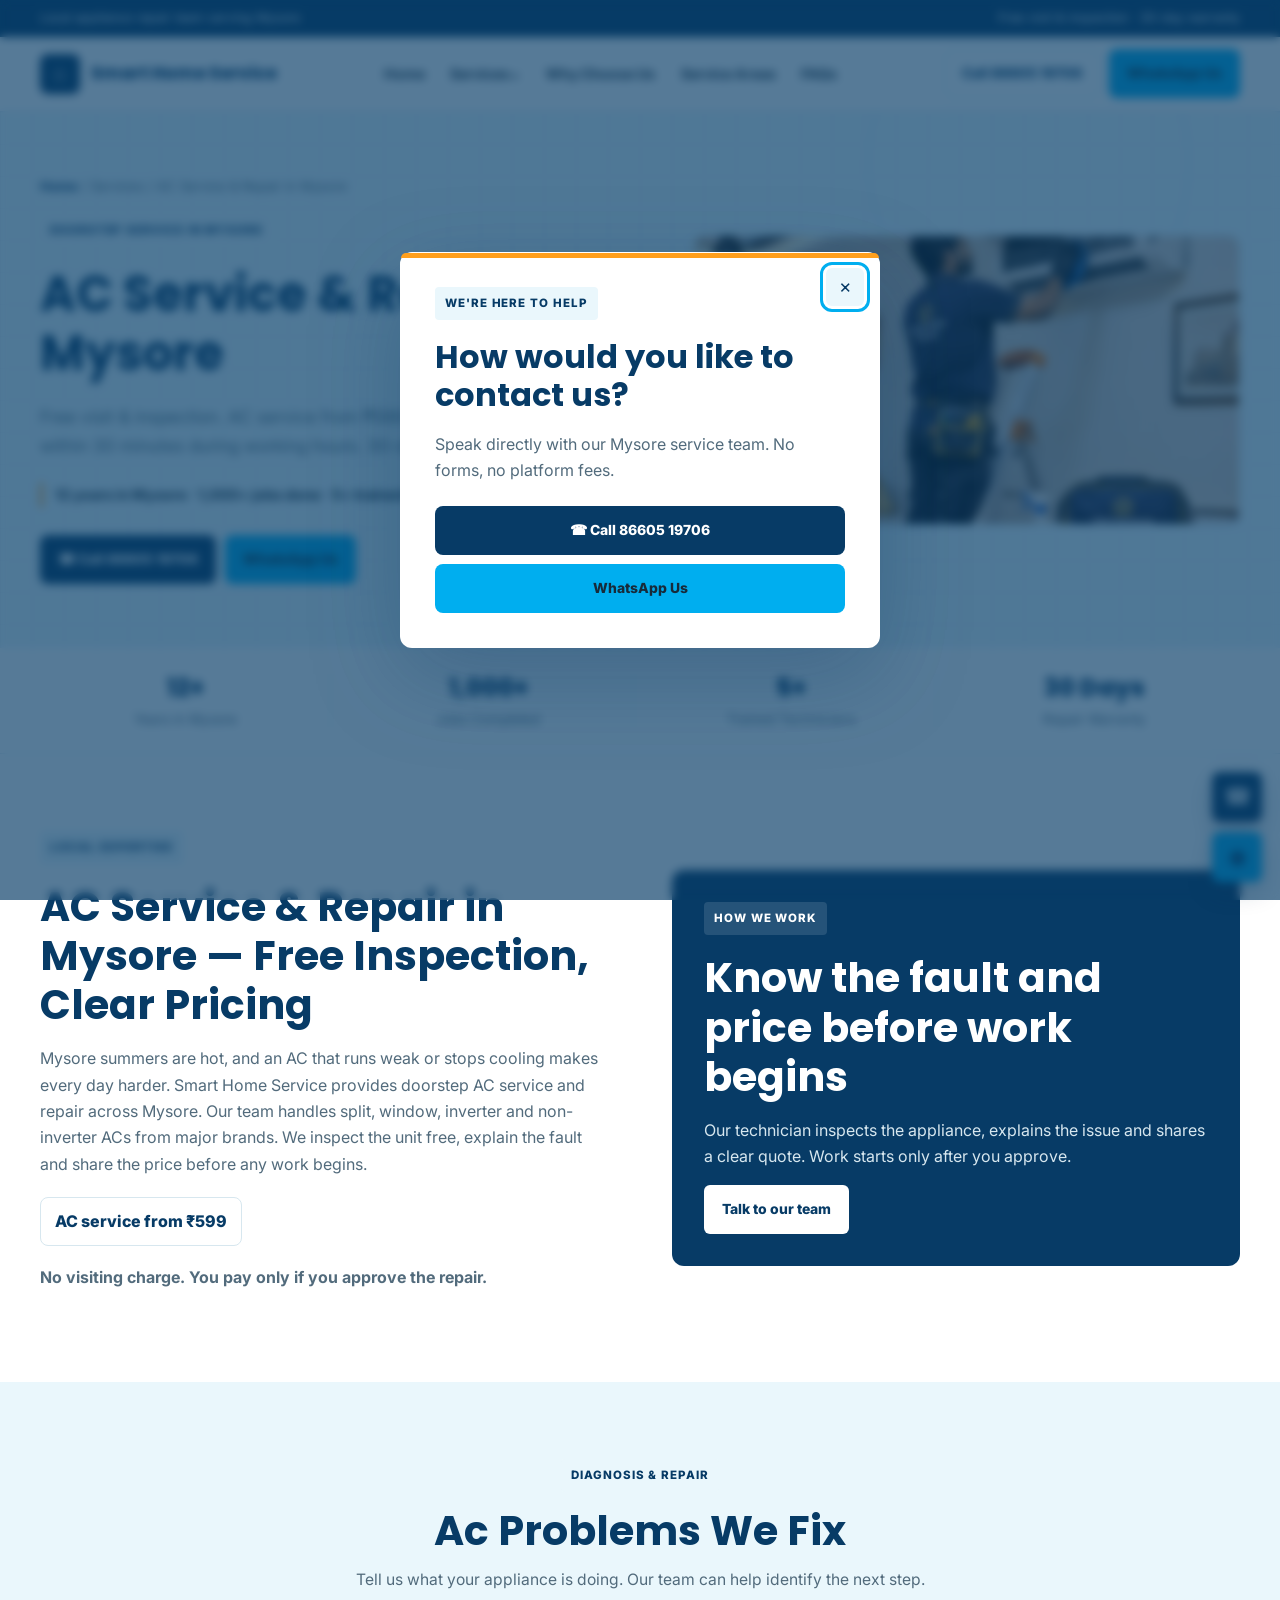
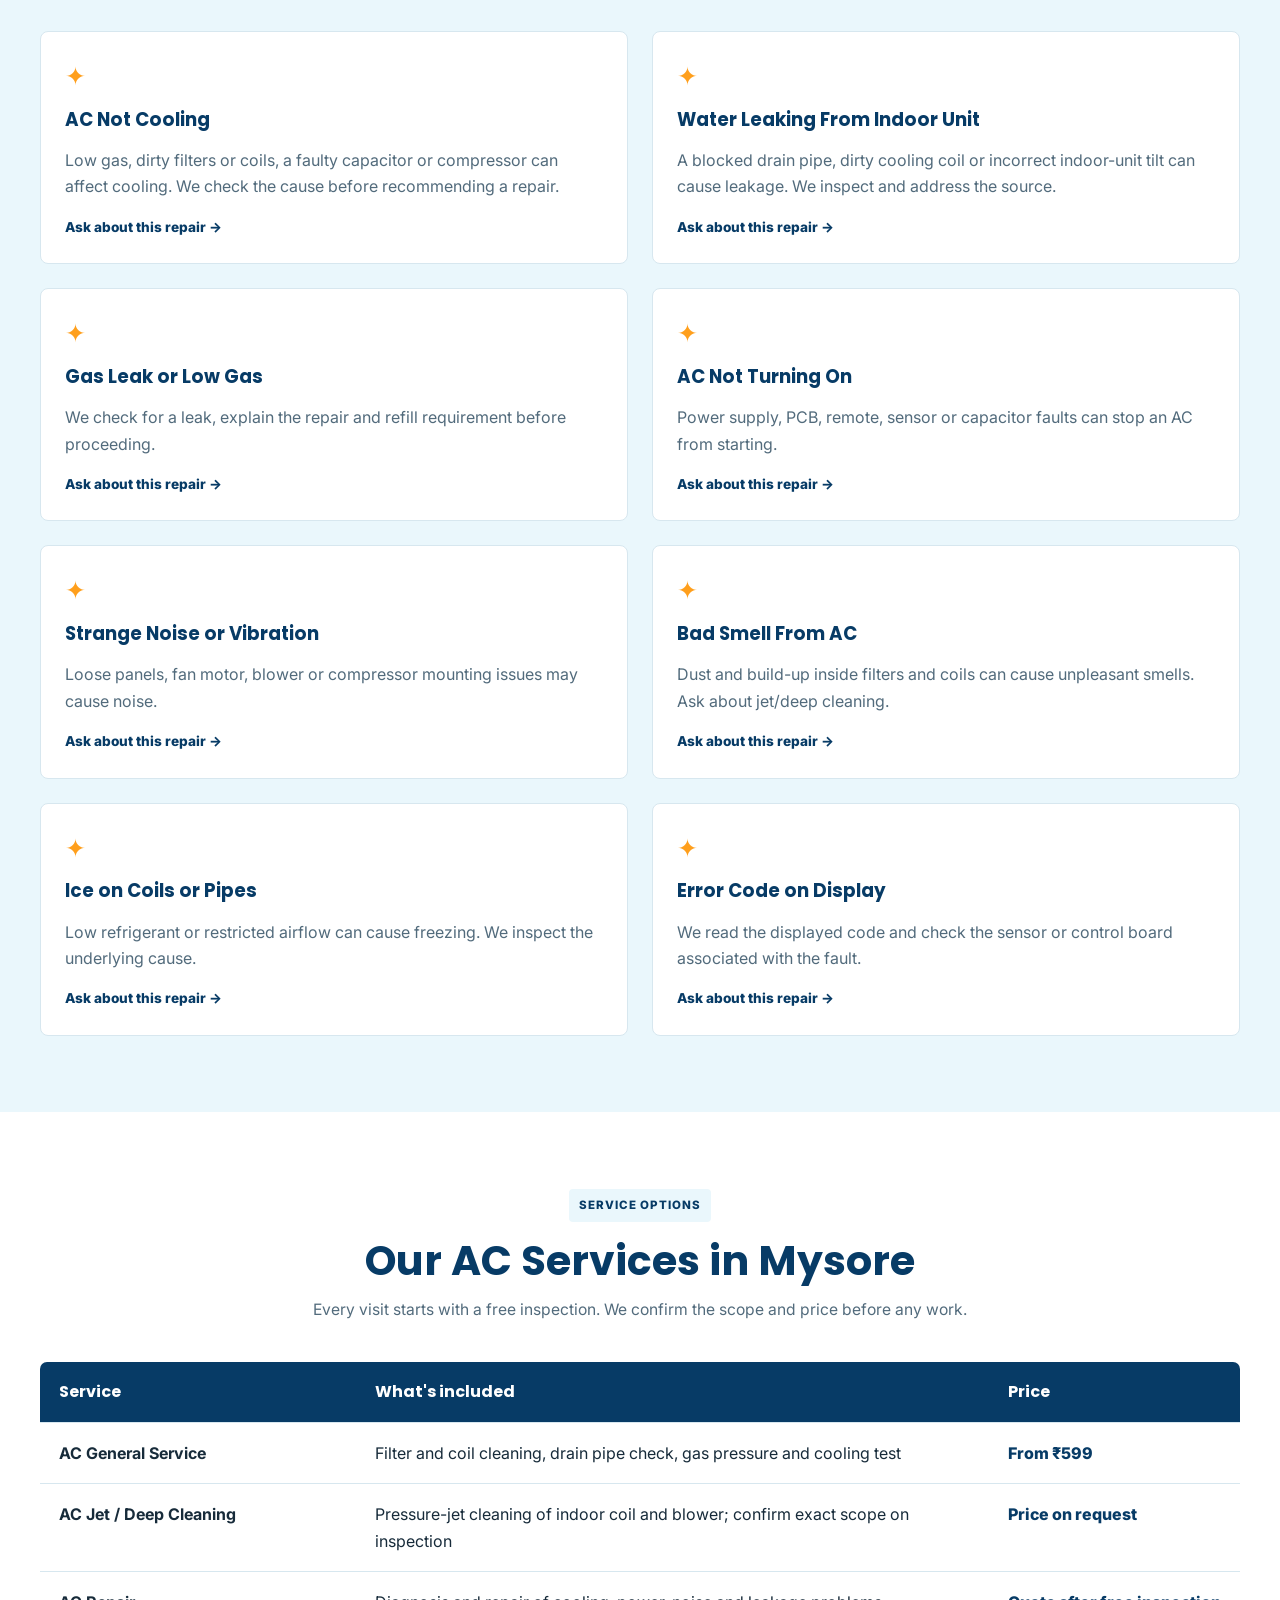
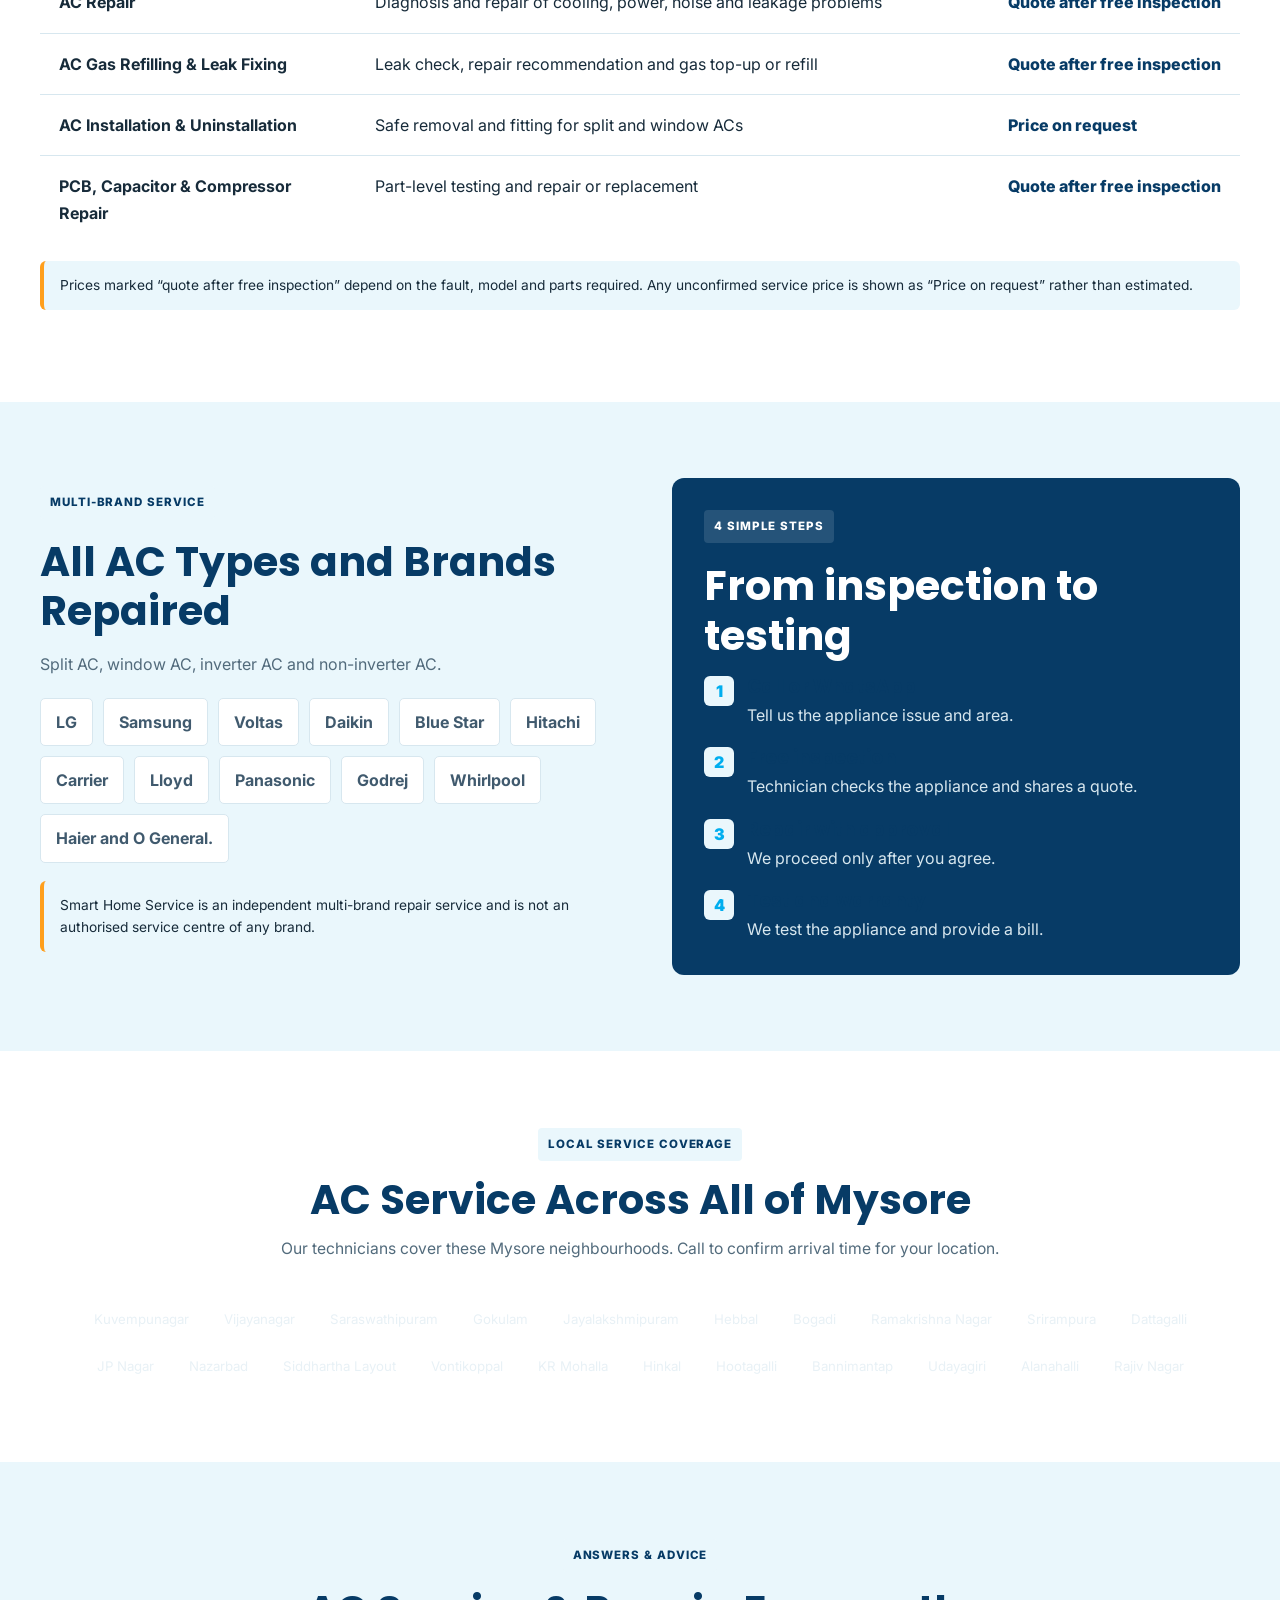
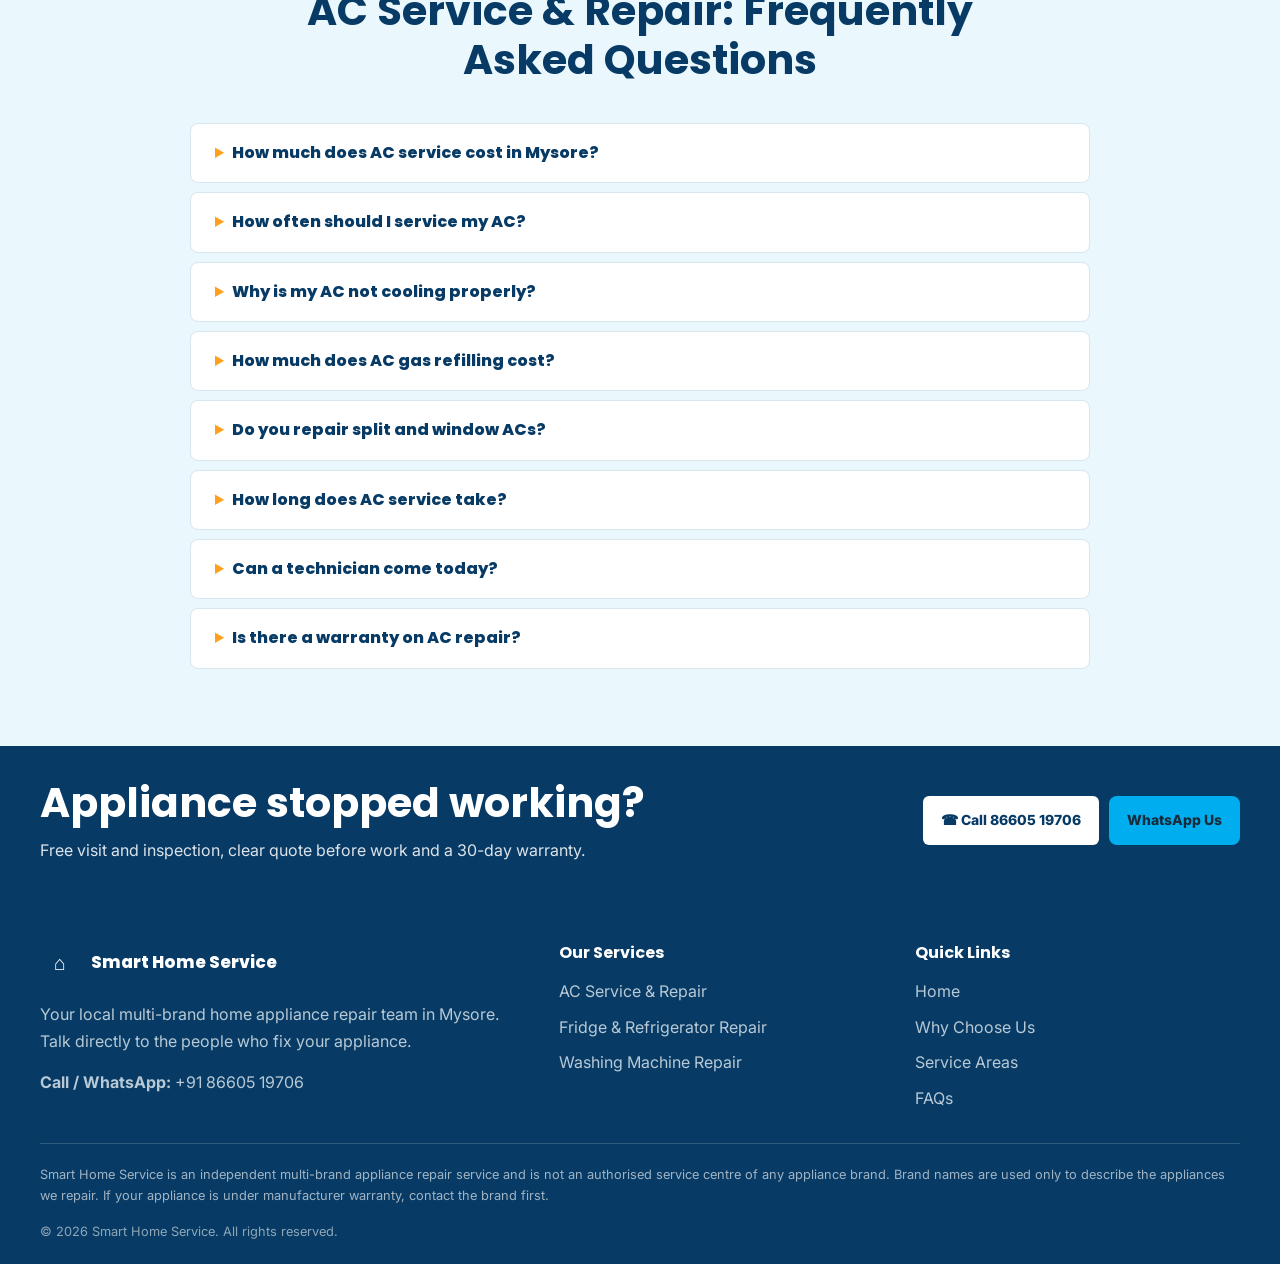
==== commit 9c2d086a: "Unify website design system and optimize photos Co-authored-by: Copilot <223556219+Copilot@users.nor" ====
--- a/ac-service-mysore/index.html
+++ b/ac-service-mysore/index.html
@@ -1,14 +1,14 @@
-<!doctype html><html lang="en"><head><meta charset="utf-8"><meta name="viewport" content="width=device-width,initial-scale=1"><title>AC Service & Repair in Mysore | Smart Home Service</title><meta name="description" content="AC service and repair in Mysore at your door. Service from ₹599, free inspection, technician in 30 minutes during working hours, 30-day warranty. Call 86605 19706."><meta name="theme-color" content="#073B66"><link rel="stylesheet" href="../style.css"><link rel="stylesheet" href="../redesign.css"><link rel="icon" href="../assets/favicon.svg" type="image/svg+xml"></head><body>
+<!doctype html><html lang="en"><head><meta charset="utf-8"><meta name="viewport" content="width=device-width,initial-scale=1"><title>AC Service & Repair in Mysore | Smart Home Service</title><meta name="description" content="AC service and repair in Mysore at your door. Service from ₹599, free inspection, technician in 30 minutes during working hours, 30-day warranty. Call 86605 19706."><meta name="theme-color" content="#073B66"><link rel="preconnect" href="https://fonts.googleapis.com"><link rel="preconnect" href="https://fonts.gstatic.com" crossorigin><link rel="stylesheet" href="../style.css"><link rel="stylesheet" href="../redesign.css"><link rel="icon" href="../assets/favicon.svg" type="image/svg+xml"></head><body>
 <div class="topline"><div class="container"><span>Local appliance repair team serving Mysore</span><span>Free visit & inspection · 30-day warranty</span></div></div>
 <header class="header"><div class="container nav-wrap">
 <a class="brand" href="../index.html"><span class="brand-mark">⌂</span><span>Smart Home Service</span></a>
 <nav class="nav" aria-label="Main navigation"><a href="../index.html">Home</a><div class="dropdown"><a class="drop-trigger" href="../index.html#services">Services⌄</a><div class="drop-menu"><a class="current" href="../ac-service-mysore/index.html">AC Service & Repair</a><a class="" href="../fridge-repair-mysore/index.html">Fridge & Refrigerator Repair</a><a class="" href="../washing-machine-repair-mysore/index.html">Washing Machine Repair</a></div></div><a href="../index.html#why-us">Why Choose Us</a><a href="../index.html#areas">Service Areas</a><a href="../index.html#faqs">FAQs</a></nav>
 <div class="nav-actions"><a class="btn btn-outline" href="tel:+918660519706">Call 86605 19706</a><a class="btn btn-green" href="#" data-contact>WhatsApp Us</a></div>
 <button class="menu-toggle" aria-label="Open menu" aria-expanded="false">☰</button></div>
-<div class="mobile-menu"><a href="../index.html">Home</a><strong style="padding:8px 12px;color:#668095">OUR SERVICES</strong><a class="sub" href="../ac-service-mysore/index.html">AC Service & Repair</a><a class="sub" href="../fridge-repair-mysore/index.html">Fridge & Refrigerator Repair</a><a class="sub" href="../washing-machine-repair-mysore/index.html">Washing Machine Repair</a><a href="../index.html#why-us">Why Choose Us</a><a href="../index.html#areas">Service Areas</a><a href="../index.html#faqs">FAQs</a><a href="tel:+918660519706">Call 86605 19706</a><a href="#" data-contact>WhatsApp Us</a></div></header>
+<div class="mobile-menu"><a href="../index.html">Home</a><strong>OUR SERVICES</strong><a class="sub" href="../ac-service-mysore/index.html">AC Service & Repair</a><a class="sub" href="../fridge-repair-mysore/index.html">Fridge & Refrigerator Repair</a><a class="sub" href="../washing-machine-repair-mysore/index.html">Washing Machine Repair</a><a href="../index.html#why-us">Why Choose Us</a><a href="../index.html#areas">Service Areas</a><a href="../index.html#faqs">FAQs</a><a href="tel:+918660519706">Call 86605 19706</a><a href="#" data-contact>WhatsApp Us</a></div></header>
 
 <main>
-<section class="page-hero"><div class="container hero-grid"><div><div class="crumb"><a href="../index.html">Home</a> / Services / AC Service & Repair in Mysore</div><span class="eyebrow">DOORSTEP SERVICE IN MYSORE</span><h1>AC Service & Repair in Mysore</h1><p class="hero-copy">Free visit & inspection. AC service from ₹599. Technician at your door within 30 minutes during working hours. 30-day warranty.</p><div class="proof">12 years in Mysore · 1,000+ jobs done · 5+ trained technicians</div><div class="hero-buttons"><a class="btn btn-blue" href="tel:+918660519706">☎ Call 86605 19706</a><a class="btn btn-green" href="#" data-contact data-message="Hi, I need ac service/repair in Mysore. My area is ____.">WhatsApp Us</a></div></div><div class="hero-art"><img src="../assets/ac-service-technician.jpg" alt="Technician servicing an air conditioner in a Mysore home" width="1448" height="1086" fetchpriority="high" decoding="async"></div></div></section>
+<section class="page-hero"><div class="container hero-grid"><div><div class="crumb"><a href="../index.html">Home</a> / Services / AC Service & Repair in Mysore</div><span class="eyebrow">DOORSTEP SERVICE IN MYSORE</span><h1>AC Service & Repair in Mysore</h1><p class="hero-copy">Free visit & inspection. AC service from ₹599. Technician at your door within 30 minutes during working hours. 30-day warranty.</p><div class="proof">12 years in Mysore · 1,000+ jobs done · 5+ trained technicians</div><div class="hero-buttons"><a class="btn btn-blue" href="tel:+918660519706">☎ Call 86605 19706</a><a class="btn btn-green" href="#" data-contact data-message="Hi, I need ac service/repair in Mysore. My area is ____.">WhatsApp Us</a></div></div><div class="hero-art"><img src="../assets/webp/ac-service-technician.webp" alt="Technician servicing an air conditioner in a Mysore home" width="1448" height="1086" fetchpriority="high" decoding="async"></div></div></section>
 <div class="trust"><div class="container trust-grid"><div class="trust-item"><strong>12+</strong><span>Years in Mysore</span></div><div class="trust-item"><strong>1,000+</strong><span>Jobs Completed</span></div><div class="trust-item"><strong>5+</strong><span>Trained Technicians</span></div><div class="trust-item"><strong>30 Days</strong><span>Repair Warranty</span></div></div></div>
 <section><div class="container split"><div><span class="eyebrow">LOCAL EXPERTISE</span><h2>AC Service & Repair in Mysore — Free Inspection, Clear Pricing</h2><p>Mysore summers are hot, and an AC that runs weak or stops cooling makes every day harder. Smart Home Service provides doorstep AC service and repair across Mysore. Our team handles split, window, inverter and non-inverter ACs from major brands. We inspect the unit free, explain the fault and share the price before any work begins.</p><div class="price-tag">AC service from ₹599</div><p><b>No visiting charge. You pay only if you approve the repair.</b></p></div><div class="local-panel"><span class="eyebrow">HOW WE WORK</span><h2>Know the fault and price before work begins</h2><p>Our technician inspects the appliance, explains the issue and shares a clear quote. Work starts only after you approve.</p><a class="btn btn-white" href="#" data-contact>Talk to our team</a></div></div></section>
 <section class="soft"><div class="container"><div class="section-head"><span class="eyebrow">DIAGNOSIS & REPAIR</span><h2>Ac Problems We Fix</h2><p>Tell us what your appliance is doing. Our team can help identify the next step.</p></div><div class="grid-2"><article class="problem-card"><div class="problem-icon">✦</div><h3>AC Not Cooling</h3><p>Low gas, dirty filters or coils, a faulty capacitor or compressor can affect cooling. We check the cause before recommending a repair.</p><a href="#" data-contact data-message="Hi, I need ac repair in Mysore for: AC Not Cooling. My area is ____.">Ask about this repair →</a></article><article class="problem-card"><div class="problem-icon">✦</div><h3>Water Leaking From Indoor Unit</h3><p>A blocked drain pipe, dirty cooling coil or incorrect indoor-unit tilt can cause leakage. We inspect and address the source.</p><a href="#" data-contact data-message="Hi, I need ac repair in Mysore for: Water Leaking From Indoor Unit. My area is ____.">Ask about this repair →</a></article><article class="problem-card"><div class="problem-icon">✦</div><h3>Gas Leak or Low Gas</h3><p>We check for a leak, explain the repair and refill requirement before proceeding.</p><a href="#" data-contact data-message="Hi, I need ac repair in Mysore for: Gas Leak or Low Gas. My area is ____.">Ask about this repair →</a></article><article class="problem-card"><div class="problem-icon">✦</div><h3>AC Not Turning On</h3><p>Power supply, PCB, remote, sensor or capacitor faults can stop an AC from starting.</p><a href="#" data-contact data-message="Hi, I need ac repair in Mysore for: AC Not Turning On. My area is ____.">Ask about this repair →</a></article><article class="problem-card"><div class="problem-icon">✦</div><h3>Strange Noise or Vibration</h3><p>Loose panels, fan motor, blower or compressor mounting issues may cause noise.</p><a href="#" data-contact data-message="Hi, I need ac repair in Mysore for: Strange Noise or Vibration. My area is ____.">Ask about this repair →</a></article><article class="problem-card"><div class="problem-icon">✦</div><h3>Bad Smell From AC</h3><p>Dust and build-up inside filters and coils can cause unpleasant smells. Ask about jet/deep cleaning.</p><a href="#" data-contact data-message="Hi, I need ac repair in Mysore for: Bad Smell From AC. My area is ____.">Ask about this repair →</a></article><article class="problem-card"><div class="problem-icon">✦</div><h3>Ice on Coils or Pipes</h3><p>Low refrigerant or restricted airflow can cause freezing. We inspect the underlying cause.</p><a href="#" data-contact data-message="Hi, I need ac repair in Mysore for: Ice on Coils or Pipes. My area is ____.">Ask about this repair →</a></article><article class="problem-card"><div class="problem-icon">✦</div><h3>Error Code on Display</h3><p>We read the displayed code and check the sensor or control board associated with the fault.</p><a href="#" data-contact data-message="Hi, I need ac repair in Mysore for: Error Code on Display. My area is ____.">Ask about this repair →</a></article></div></div></section>
--- a/style.css
+++ b/style.css
@@ -1,6 +1,4 @@
 
-@import url('https://fonts.googleapis.com/css2?family=Inter:wght@400;500;600;700;800&family=Poppins:wght@400;500;600;700;800&display=swap');
-:root{--navy:#102b46;--blue:#1769aa;--cyan:#e9f6fb;--green:#19a56b;--ink:#172b3b;--muted:#647789;--line:#e2eaf0;--paper:#f6f9fb;--white:#fff;--shadow:0 18px 50px rgba(16,43,70,.10);--radius:20px}
-*{box-sizing:border-box}html{scroll-behavior:smooth;scroll-padding-top:100px}body{margin:0;font-family:'DM Sans',sans-serif;color:var(--ink);line-height:1.65;background:#fff}h1,h2,h3,h4{font-family:Manrope,sans-serif;line-height:1.18;color:var(--navy);margin:0 0 16px}h1{font-size:clamp(2.35rem,5vw,4.2rem);letter-spacing:-.045em}h2{font-size:clamp(1.8rem,3vw,2.65rem);letter-spacing:-.035em}h3{font-size:1.15rem}p{margin:0 0 15px;color:var(--muted)}a{color:inherit;text-decoration:none}.container{width:min(1160px,calc(100% - 40px));margin:auto}.topline{background:var(--navy);color:#dceaf4;font-size:.82rem;padding:8px 0}.topline .container{display:flex;justify-content:space-between;gap:12px;flex-wrap:wrap}.header{position:sticky;top:0;z-index:50;background:rgba(255,255,255,.96);backdrop-filter:blur(14px);border-bottom:1px solid var(--line)}.nav-wrap{height:78px;display:flex;align-items:center;justify-content:space-between;gap:25px}.brand{display:flex;align-items:center;gap:11px;font-family:Manrope;font-weight:800;color:var(--navy);font-size:1.12rem;white-space:nowrap}.brand-mark{width:42px;height:42px;border-radius:13px;background:linear-gradient(145deg,var(--blue),#29a4c8);display:grid;place-items:center;color:white;font-size:1.25rem;box-shadow:0 8px 18px #1769aa33}.nav{display:flex;align-items:center;gap:25px;font-size:.91rem;font-weight:700;color:#365065}.nav>a:hover,.drop-trigger:hover{color:var(--blue)}.dropdown{position:relative}.drop-trigger{display:flex;gap:7px;align-items:center;cursor:pointer}.drop-menu{display:none;position:absolute;top:100%;left:-18px;padding:12px;background:#fff;border:1px solid var(--line);border-radius:14px;box-shadow:var(--shadow);min-width:245px}.dropdown:hover .drop-menu,.dropdown:focus-within .drop-menu{display:grid}.drop-menu a{padding:11px 13px;border-radius:9px}.drop-menu a:hover,.drop-menu a.current{background:var(--cyan);color:var(--blue)}.nav-actions{display:flex;gap:9px}.btn{display:inline-flex;align-items:center;justify-content:center;gap:9px;padding:13px 19px;border-radius:12px;font-weight:800;font-size:.9rem;border:1px solid transparent;transition:.2s;cursor:pointer}.btn:hover{transform:translateY(-2px)}.btn-blue{background:var(--blue);color:#fff;box-shadow:0 8px 18px #1769aa30}.btn-green{background:var(--green);color:#fff}.btn-outline{border-color:#cbd9e3;color:var(--navy);background:#fff}.btn-white{background:#fff;color:var(--navy)}.menu-toggle{display:none;background:#fff;border:1px solid var(--line);border-radius:10px;padding:9px 12px;font-size:1.3rem}.mobile-menu{display:none;padding:8px 20px 20px;border-top:1px solid var(--line)}.mobile-menu.open{display:grid;gap:8px}.mobile-menu a{padding:10px 12px;border-radius:9px;font-weight:700}.mobile-menu .sub{padding-left:27px;color:#526c80}.hero{background:radial-gradient(circle at 82% 25%,#d8f0f8 0,transparent 34%),linear-gradient(115deg,#f4f9fc,#eaf5f8);padding:76px 0 64px;overflow:hidden}.hero-grid{display:grid;grid-template-columns:1.05fr .95fr;gap:50px;align-items:center}.eyebrow{display:inline-flex;align-items:center;gap:8px;background:#e1f4ec;color:#138353;padding:7px 12px;border-radius:99px;font-weight:800;font-size:.78rem;letter-spacing:.04em;text-transform:uppercase;margin-bottom:20px}.hero h1 span{color:var(--blue)}.hero-copy{font-size:1.12rem;max-width:650px;margin:20px 0 18px}.proof{font-size:.91rem;font-weight:700;color:#496174;margin:20px 0 27px}.hero-buttons{display:flex;flex-wrap:wrap;gap:10px}.hero-art{position:relative;min-height:400px;border-radius:30px;background:linear-gradient(145deg,#d7edf4,#f4fafc);display:grid;place-items:center;overflow:hidden;border:1px solid #d5e8ef}.hero-art:before,.hero-art:after{content:'';position:absolute;border-radius:50%;background:#fff8}.hero-art:before{width:300px;height:300px;right:-70px;top:-90px}.hero-art:after{width:180px;height:180px;left:-50px;bottom:-50px}.hero-illustration{position:relative;z-index:1;width:88%;max-width:490px}.trust{padding:24px 0;border-bottom:1px solid var(--line)}.trust-grid{display:grid;grid-template-columns:repeat(4,1fr);gap:12px}.trust-item{text-align:center;border-right:1px solid var(--line)}.trust-item:last-child{border:0}.trust-item strong{display:block;font:800 1.5rem Manrope;color:var(--navy)}.trust-item span{font-size:.84rem;color:var(--muted)}section{padding:82px 0}.section-head{text-align:center;max-width:720px;margin:0 auto 42px}.section-head p{font-size:1.02rem}.grid-3{display:grid;grid-template-columns:repeat(3,1fr);gap:22px}.grid-2{display:grid;grid-template-columns:repeat(2,1fr);gap:22px}.service-card,.info-card,.problem-card,.step,.faq-item{border:1px solid var(--line);border-radius:var(--radius);background:#fff;box-shadow:0 8px 28px rgba(16,43,70,.045)}.service-card{overflow:hidden;transition:.25s}.service-card:hover{transform:translateY(-5px);box-shadow:var(--shadow)}.service-visual{height:190px;display:grid;place-items:center;background:linear-gradient(140deg,#e8f5fa,#f7fbfd)}.service-visual svg{width:150px;height:130px}.service-content{padding:24px}.service-content p{min-height:76px}.text-link{color:var(--blue);font-weight:800}.split{display:grid;grid-template-columns:1fr 1fr;gap:55px;align-items:center}.feature-list{display:grid;gap:17px}.feature{display:flex;gap:14px}.check{width:30px;height:30px;flex:0 0 30px;border-radius:10px;background:#e5f6ee;color:#168b59;display:grid;place-items:center;font-weight:900}.feature h3{margin:0 0 5px}.feature p{margin:0}.soft{background:var(--paper)}.process{display:grid;grid-template-columns:repeat(4,1fr);gap:16px}.step{padding:24px}.step-num{width:42px;height:42px;border-radius:13px;background:var(--cyan);color:var(--blue);display:grid;place-items:center;font:800 1.1rem Manrope;margin-bottom:17px}.step p{margin:0}.local-panel{background:var(--navy);color:#fff;border-radius:26px;padding:38px}.local-panel h2{color:#fff}.local-panel p{color:#c5d5e0}.areas{display:flex;flex-wrap:wrap;gap:9px;margin-top:22px}.areas span{background:#ffffff14;border:1px solid #ffffff24;border-radius:99px;padding:7px 12px;color:#e8f1f6;font-size:.83rem}.cta{background:linear-gradient(120deg,#0f3655,#1769aa);color:#fff;padding:56px 0}.cta-inner{display:flex;align-items:center;justify-content:space-between;gap:30px}.cta h2{color:#fff;margin-bottom:10px}.cta p{color:#d7e7f1;margin:0}.cta-actions{display:flex;gap:10px;flex-wrap:wrap}.footer{background:#0c2237;color:#d3e0e9;padding:55px 0 24px}.footer-grid{display:grid;grid-template-columns:1.5fr 1fr 1fr;gap:40px}.footer h3{color:#fff}.footer p,.footer a{color:#b8c9d5}.footer-links{display:grid;gap:9px}.disclaimer{font-size:.8rem;border-top:1px solid #ffffff20;padding-top:20px;margin-top:32px;color:#9fb3c2}.copyright{font-size:.8rem;color:#8fa6b6;margin-top:15px}.floating{position:fixed;right:20px;bottom:22px;z-index:45;display:grid;gap:10px}.float-btn{width:54px;height:54px;border-radius:50%;display:grid;place-items:center;color:#fff;font-size:1.35rem;box-shadow:0 8px 24px #102b4640}.float-call{background:var(--blue)}.float-wa{background:var(--green)}.bottom-bar{display:none}.modal-backdrop{position:fixed;inset:0;background:#071b2dcc;z-index:100;display:none;place-items:center;padding:20px}.modal-backdrop.show{display:grid}.modal{background:#fff;border-radius:24px;padding:34px;max-width:440px;width:100%;position:relative;box-shadow:0 25px 80px #06192b66}.modal h2{font-size:1.8rem}.modal-close{position:absolute;right:16px;top:14px;border:0;background:#eef3f6;border-radius:50%;width:34px;height:34px;font-size:1.2rem;cursor:pointer}.modal-actions{display:grid;gap:12px;margin-top:22px}.modal-note{font-size:.85rem;margin-top:16px}.page-hero{padding:65px 0;background:linear-gradient(115deg,#eff8fb,#f8fbfd)}.page-hero .hero-grid{gap:35px}.page-hero .hero-art{min-height:300px}.page-hero .hero-art svg{width:80%;max-width:340px}.crumb{font-size:.85rem;color:#668095;margin-bottom:17px}.crumb a{color:var(--blue);font-weight:700}.price-tag{display:inline-block;background:#fff;border:1px solid #d7e8ee;border-radius:12px;padding:10px 14px;color:var(--navy);font-weight:800;margin:5px 0 18px}.problem-card{padding:23px}.problem-icon{font-size:1.55rem;margin-bottom:12px}.problem-card p{margin:0 0 13px}.problem-card a{font-size:.85rem;color:var(--blue);font-weight:800}.price-table{width:100%;border-collapse:collapse;background:#fff;border-radius:16px;overflow:hidden;box-shadow:0 8px 28px rgba(16,43,70,.05)}.price-table th,.price-table td{text-align:left;padding:17px 19px;border-bottom:1px solid var(--line);vertical-align:top}.price-table th{background:var(--navy);color:#fff;font-family:Manrope}.price-table td:last-child{font-weight:800;color:var(--blue);white-space:nowrap}.price-table tr:last-child td{border:0}.brand-cloud{display:flex;flex-wrap:wrap;gap:10px;margin-top:20px}.brand-cloud span{padding:10px 15px;border:1px solid var(--line);border-radius:10px;background:#fff;font-weight:700;color:#405a6e}.faq-list{display:grid;gap:12px;max-width:900px;margin:auto}.faq-item{padding:20px 23px}.faq-item summary{cursor:pointer;font-family:Manrope;font-weight:800;color:var(--navy)}.faq-item p{margin:12px 0 0}.note{font-size:.86rem;background:#fff8e8;border-left:4px solid #e5ad35;padding:13px 16px;border-radius:8px;color:#74551a;margin-top:18px}
+*{box-sizing:border-box}html{scroll-behavior:smooth;scroll-padding-top:100px}body{margin:0;font-family:'Inter',sans-serif;color:var(--ink);line-height:1.65;background:#fff}h1,h2,h3,h4{font-family:Poppins,sans-serif;line-height:1.18;color:var(--navy);margin:0 0 16px}h1{font-size:clamp(2.35rem,5vw,4.2rem);letter-spacing:-.045em}h2{font-size:clamp(1.8rem,3vw,2.65rem);letter-spacing:-.035em}h3{font-size:1.15rem}p{margin:0 0 15px;color:var(--muted)}a{color:inherit;text-decoration:none}.container{width:min(1160px,calc(100% - 40px));margin:auto}.topline{background:var(--navy);color:#dceaf4;font-size:.82rem;padding:8px 0}.topline .container{display:flex;justify-content:space-between;gap:12px;flex-wrap:wrap}.header{position:sticky;top:0;z-index:50;background:rgba(255,255,255,.96);backdrop-filter:blur(14px);border-bottom:1px solid var(--line)}.nav-wrap{height:78px;display:flex;align-items:center;justify-content:space-between;gap:25px}.brand{display:flex;align-items:center;gap:11px;font-family:Poppins;font-weight:800;color:var(--navy);font-size:1.12rem;white-space:nowrap}.brand-mark{width:42px;height:42px;border-radius:13px;background:linear-gradient(145deg,var(--blue),#29a4c8);display:grid;place-items:center;color:white;font-size:1.25rem;box-shadow:0 8px 18px #1769aa33}.nav{display:flex;align-items:center;gap:25px;font-size:.91rem;font-weight:700;color:#365065}.nav>a:hover,.drop-trigger:hover{color:var(--blue)}.dropdown{position:relative}.drop-trigger{display:flex;gap:7px;align-items:center;cursor:pointer}.drop-menu{display:none;position:absolute;top:100%;left:-18px;padding:12px;background:#fff;border:1px solid var(--line);border-radius:14px;box-shadow:var(--shadow);min-width:245px}.dropdown:hover .drop-menu,.dropdown:focus-within .drop-menu{display:grid}.drop-menu a{padding:11px 13px;border-radius:9px}.drop-menu a:hover,.drop-menu a.current{background:var(--cyan);color:var(--blue)}.nav-actions{display:flex;gap:9px}.btn{display:inline-flex;align-items:center;justify-content:center;gap:9px;padding:13px 19px;border-radius:12px;font-weight:800;font-size:.9rem;border:1px solid transparent;transition:.2s;cursor:pointer}.btn:hover{transform:translateY(-2px)}.btn-blue{background:var(--blue);color:#fff;box-shadow:0 8px 18px #1769aa30}.btn-green{background:var(--green);color:#fff}.btn-outline{border-color:#cbd9e3;color:var(--navy);background:#fff}.btn-white{background:#fff;color:var(--navy)}.menu-toggle{display:none;background:#fff;border:1px solid var(--line);border-radius:10px;padding:9px 12px;font-size:1.3rem}.mobile-menu{display:none;padding:8px 20px 20px;border-top:1px solid var(--line)}.mobile-menu.open{display:grid;gap:8px}.mobile-menu a{padding:10px 12px;border-radius:9px;font-weight:700}.mobile-menu .sub{padding-left:27px;color:#526c80}.hero{background:radial-gradient(circle at 82% 25%,#d8f0f8 0,transparent 34%),linear-gradient(115deg,#f4f9fc,#eaf5f8);padding:76px 0 64px;overflow:hidden}.hero-grid{display:grid;grid-template-columns:1.05fr .95fr;gap:50px;align-items:center}.eyebrow{display:inline-flex;align-items:center;gap:8px;background:#e1f4ec;color:#138353;padding:7px 12px;border-radius:99px;font-weight:800;font-size:.78rem;letter-spacing:.04em;text-transform:uppercase;margin-bottom:20px}.hero h1 span{color:var(--blue)}.hero-copy{font-size:1.12rem;max-width:650px;margin:20px 0 18px}.proof{font-size:.91rem;font-weight:700;color:#496174;margin:20px 0 27px}.hero-buttons{display:flex;flex-wrap:wrap;gap:10px}.hero-art{position:relative;min-height:400px;border-radius:30px;background:linear-gradient(145deg,#d7edf4,#f4fafc);display:grid;place-items:center;overflow:hidden;border:1px solid #d5e8ef}.hero-art:before,.hero-art:after{content:'';position:absolute;border-radius:50%;background:#fff8}.hero-art:before{width:300px;height:300px;right:-70px;top:-90px}.hero-art:after{width:180px;height:180px;left:-50px;bottom:-50px}.hero-illustration{position:relative;z-index:1;width:88%;max-width:490px}.trust{padding:24px 0;border-bottom:1px solid var(--line)}.trust-grid{display:grid;grid-template-columns:repeat(4,1fr);gap:12px}.trust-item{text-align:center;border-right:1px solid var(--line)}.trust-item:last-child{border:0}.trust-item strong{display:block;font:800 1.5rem Poppins;color:var(--navy)}.trust-item span{font-size:.84rem;color:var(--muted)}section{padding:82px 0}.section-head{text-align:center;max-width:720px;margin:0 auto 42px}.section-head p{font-size:1.02rem}.grid-3{display:grid;grid-template-columns:repeat(3,1fr);gap:22px}.grid-2{display:grid;grid-template-columns:repeat(2,1fr);gap:22px}.service-card,.info-card,.problem-card,.step,.faq-item{border:1px solid var(--line);border-radius:var(--radius);background:#fff;box-shadow:0 8px 28px rgba(16,43,70,.045)}.service-card{overflow:hidden;transition:.25s}.service-card:hover{transform:translateY(-5px);box-shadow:var(--shadow)}.service-visual{height:190px;display:grid;place-items:center;background:linear-gradient(140deg,#e8f5fa,#f7fbfd)}.service-visual svg{width:150px;height:130px}.service-content{padding:24px}.service-content p{min-height:76px}.text-link{color:var(--blue);font-weight:800}.split{display:grid;grid-template-columns:1fr 1fr;gap:55px;align-items:center}.feature-list{display:grid;gap:17px}.feature{display:flex;gap:14px}.check{width:30px;height:30px;flex:0 0 30px;border-radius:10px;background:#e5f6ee;color:#168b59;display:grid;place-items:center;font-weight:900}.feature h3{margin:0 0 5px}.feature p{margin:0}.soft{background:var(--paper)}.process{display:grid;grid-template-columns:repeat(4,1fr);gap:16px}.step{padding:24px}.step-num{width:42px;height:42px;border-radius:13px;background:var(--cyan);color:var(--blue);display:grid;place-items:center;font:800 1.1rem Poppins;margin-bottom:17px}.step p{margin:0}.local-panel{background:var(--navy);color:#fff;border-radius:26px;padding:38px}.local-panel h2{color:#fff}.local-panel p{color:#c5d5e0}.areas{display:flex;flex-wrap:wrap;gap:9px;margin-top:22px}.areas span{background:#ffffff14;border:1px solid #ffffff24;border-radius:99px;padding:7px 12px;color:#e8f1f6;font-size:.83rem}.cta{background:linear-gradient(120deg,#0f3655,#1769aa);color:#fff;padding:56px 0}.cta-inner{display:flex;align-items:center;justify-content:space-between;gap:30px}.cta h2{color:#fff;margin-bottom:10px}.cta p{color:#d7e7f1;margin:0}.cta-actions{display:flex;gap:10px;flex-wrap:wrap}.footer{background:#0c2237;color:#d3e0e9;padding:55px 0 24px}.footer-grid{display:grid;grid-template-columns:1.5fr 1fr 1fr;gap:40px}.footer h3{color:#fff}.footer p,.footer a{color:#b8c9d5}.footer-links{display:grid;gap:9px}.disclaimer{font-size:.8rem;border-top:1px solid #ffffff20;padding-top:20px;margin-top:32px;color:#9fb3c2}.copyright{font-size:.8rem;color:#8fa6b6;margin-top:15px}.floating{position:fixed;right:20px;bottom:22px;z-index:45;display:grid;gap:10px}.float-btn{width:54px;height:54px;border-radius:50%;display:grid;place-items:center;color:#fff;font-size:1.35rem;box-shadow:0 8px 24px #102b4640}.float-call{background:var(--blue)}.float-wa{background:var(--green)}.bottom-bar{display:none}.modal-backdrop{position:fixed;inset:0;background:#071b2dcc;z-index:100;display:none;place-items:center;padding:20px}.modal-backdrop.show{display:grid}.modal{background:#fff;border-radius:24px;padding:34px;max-width:440px;width:100%;position:relative;box-shadow:0 25px 80px #06192b66}.modal h2{font-size:1.8rem}.modal-close{position:absolute;right:16px;top:14px;border:0;background:#eef3f6;border-radius:50%;width:34px;height:34px;font-size:1.2rem;cursor:pointer}.modal-actions{display:grid;gap:12px;margin-top:22px}.modal-note{font-size:.85rem;margin-top:16px}.page-hero{padding:65px 0;background:linear-gradient(115deg,#eff8fb,#f8fbfd)}.page-hero .hero-grid{gap:35px}.page-hero .hero-art{min-height:300px}.page-hero .hero-art svg{width:80%;max-width:340px}.crumb{font-size:.85rem;color:#668095;margin-bottom:17px}.crumb a{color:var(--blue);font-weight:700}.price-tag{display:inline-block;background:#fff;border:1px solid #d7e8ee;border-radius:12px;padding:10px 14px;color:var(--navy);font-weight:800;margin:5px 0 18px}.problem-card{padding:23px}.problem-icon{font-size:1.55rem;margin-bottom:12px}.problem-card p{margin:0 0 13px}.problem-card a{font-size:.85rem;color:var(--blue);font-weight:800}.price-table{width:100%;border-collapse:collapse;background:#fff;border-radius:16px;overflow:hidden;box-shadow:0 8px 28px rgba(16,43,70,.05)}.price-table th,.price-table td{text-align:left;padding:17px 19px;border-bottom:1px solid var(--line);vertical-align:top}.price-table th{background:var(--navy);color:#fff;font-family:Poppins}.price-table td:last-child{font-weight:800;color:var(--blue);white-space:nowrap}.price-table tr:last-child td{border:0}.brand-cloud{display:flex;flex-wrap:wrap;gap:10px;margin-top:20px}.brand-cloud span{padding:10px 15px;border:1px solid var(--line);border-radius:10px;background:#fff;font-weight:700;color:#405a6e}.faq-list{display:grid;gap:12px;max-width:900px;margin:auto}.faq-item{padding:20px 23px}.faq-item summary{cursor:pointer;font-family:Poppins;font-weight:800;color:var(--navy)}.faq-item p{margin:12px 0 0}.note{font-size:.86rem;background:#fff8e8;border-left:4px solid #e5ad35;padding:13px 16px;border-radius:8px;color:#74551a;margin-top:18px}
 @media(max-width:960px){.nav,.nav-actions{display:none}.menu-toggle{display:block}.hero-grid,.split{grid-template-columns:1fr}.hero-art{min-height:320px}.grid-3{grid-template-columns:repeat(2,1fr)}.process{grid-template-columns:repeat(2,1fr)}.footer-grid{grid-template-columns:1fr 1fr}.cta-inner{align-items:flex-start;flex-direction:column}}
 @media(max-width:620px){.container{width:min(100% - 30px,1160px)}.topline .container{justify-content:center}.nav-wrap{height:68px}.hero{padding:48px 0}.hero-art{min-height:260px}.trust-grid{grid-template-columns:repeat(2,1fr);row-gap:20px}.trust-item:nth-child(2){border:0}.grid-3,.grid-2,.process{grid-template-columns:1fr}.service-content p{min-height:0}section{padding:58px 0}.footer-grid{grid-template-columns:1fr}.cta{padding:42px 0}.cta-actions{width:100%}.cta-actions .btn{flex:1}.floating{display:none}.bottom-bar{display:grid;grid-template-columns:1fr 1fr;position:fixed;bottom:0;left:0;right:0;z-index:48;background:#fff;padding:9px 12px calc(9px + env(safe-area-inset-bottom));box-shadow:0 -6px 25px #102b4618;gap:8px}.bottom-bar .btn{padding:12px}.price-table{font-size:.88rem}.price-table th,.price-table td{padding:12px 10px}.modal{padding:28px 22px}.local-panel{padding:28px 22px}body{padding-bottom:64px}}
--- a/redesign.css
+++ b/redesign.css
@@ -9,47 +9,61 @@
   --accent: #FF9F1C;
   --font-heading: 'Poppins', sans-serif;
   --font-body: 'Inter', sans-serif;
+  --page-width: 1200px;
+  --page-gutter: 24px;
+  --section-space: clamp(56px, 6vw, 80px);
+  --space-1: 8px;
+  --space-2: 12px;
+  --space-3: 16px;
+  --space-4: 24px;
+  --space-5: 32px;
+  --radius-sm: 8px;
+  --radius-md: 12px;
+  --radius-lg: 20px;
+  --header-height: 74px;
   --navy: var(--primary);
   --blue: var(--secondary);
   --cyan: var(--ice-blue);
-  --green: var(--secondary);
+  --green: var(--primary);
   --ink: var(--text);
   --muted: #526B7C;
   --line: #D7E7EF;
   --paper: var(--ice-blue);
   --shadow: 0 18px 48px rgba(7, 59, 102, .10);
-  --radius: 8px;
+  --radius: var(--radius-sm);
   --coral: var(--accent);
   --yellow: var(--accent);
 }
 
-html { scroll-padding-top: 92px; }
-body { background: var(--white); color: var(--ink); font-family: var(--font-body); line-height: 1.65; }
+html { scroll-padding-top: calc(var(--header-height) + var(--space-2)); }
+body { background: var(--white); color: var(--ink); font-family: var(--font-body); font-size: 1rem; line-height: 1.65; }
 button, input, select, textarea { font: inherit; }
-h1, h2, h3, h4 { color: var(--navy); font-family: var(--font-heading); letter-spacing: 0; line-height: 1.12; }
-h1 { font-size: clamp(2.6rem, 5vw, 4.65rem); max-width: 760px; }
-h2 { font-size: clamp(1.9rem, 3.2vw, 3rem); }
-h3 { font-size: 1.18rem; }
+h1, h2, h3, h4 { color: var(--navy); font-family: var(--font-heading); letter-spacing: 0; line-height: 1.2; }
+h1 { font-size: clamp(2.4rem, 3.8vw, 3.5rem); max-width: 760px; }
+h2 { font-size: clamp(1.8rem, 3.2vw, 2.7rem); }
+h3 { font-size: 1.15rem; }
 p { color: var(--muted); }
-.container { width: min(1200px, calc(100% - 48px)); }
+.container { width: min(var(--page-width), calc(100% - 48px)); }
+button:focus-visible, a:focus-visible, summary:focus-visible { outline: 3px solid var(--secondary); outline-offset: 3px; }
 
 .topline { background: var(--navy); color: var(--white); padding: 8px 0; font-size: .78rem; }
 .topline .container { min-height: 20px; }
 .header { background: rgba(255,255,255,.96); border-bottom-color: var(--line); }
-.nav-wrap { height: 74px; gap: 22px; }
+.nav-wrap { height: var(--header-height); gap: var(--space-4); }
 .brand { color: var(--navy); font-family: var(--font-heading); font-size: 1.05rem; }
-.brand-mark { width: 40px; height: 40px; border-radius: 8px; background: var(--primary); box-shadow: none; }
+.brand-mark { width: 40px; height: 40px; border-radius: var(--radius-sm); background: var(--primary); box-shadow: none; }
 .nav { gap: clamp(14px, 2vw, 26px); color: var(--ink); font-size: .88rem; }
 .nav>a, .drop-trigger { transition: color .18s ease; }
-.drop-menu { top: calc(100% + 13px); padding: 8px; border-color: var(--line); border-radius: 8px; box-shadow: var(--shadow); }
-.drop-menu a { border-radius: 5px; }
-.drop-menu a:hover, .drop-menu a.current { background: var(--cyan); color: var(--blue); }
-.btn { min-height: 46px; padding: 12px 17px; border-radius: 6px; font-size: .87rem; transition: background .18s ease, color .18s ease, transform .18s ease; }
+.nav>a:hover, .drop-trigger:hover { color: var(--primary); }
+.drop-menu { top: calc(100% + 13px); padding: var(--space-1); border-color: var(--line); border-radius: var(--radius-sm); box-shadow: var(--shadow); }
+.drop-menu a { border-radius: 6px; }
+.drop-menu a:hover, .drop-menu a.current { background: var(--cyan); color: var(--primary); }
+.btn { min-height: 46px; padding: 12px 17px; border-radius: var(--radius-sm); font-size: .87rem; transition: background .18s ease, color .18s ease, transform .18s ease; }
 .btn:hover { transform: translateY(-2px); }
 .btn-blue { background: var(--navy); box-shadow: none; }
 .btn-blue:hover { background: var(--blue); }
-.btn-green { background: var(--green); }
-.btn-green:hover { background: var(--primary); }
+.btn-green { background: var(--secondary); color: var(--text); }
+.btn-green:hover { background: var(--ice-blue); }
 .btn-outline { border-color: var(--line); color: var(--navy); }
 .btn-outline:hover { background: var(--cyan); border-color: var(--blue); }
 .btn-white { border-radius: 6px; }
@@ -57,57 +71,61 @@
 .mobile-menu { background: #fff; }
 .mobile-menu a { border-radius: 5px; }
 .mobile-menu a:hover { background: var(--cyan); color: var(--blue); }
+.mobile-menu strong { padding: var(--space-1) var(--space-2); color: var(--primary); }
 
 .hero, .page-hero { position: relative; overflow: hidden; background-color: var(--ice-blue); background-image: linear-gradient(rgba(7,59,102,.035) 1px, transparent 1px), linear-gradient(90deg, rgba(7,59,102,.035) 1px, transparent 1px); background-size: 32px 32px; }
-.hero { padding: 76px 0 72px; }
+.hero { padding: clamp(56px, 7vw, 88px) 0 var(--section-space); }
 .hero::after, .page-hero::after { position: absolute; right: 7%; top: -110px; width: 320px; height: 320px; border: 1px solid rgba(0,174,239,.16); border-radius: 50%; content: ''; pointer-events: none; }
-.hero-grid { position: relative; z-index: 1; gap: 58px; }
+.hero-grid { position: relative; z-index: 1; gap: clamp(32px, 5vw, 58px); }
 .eyebrow { border-radius: 4px; background: var(--ice-blue); color: var(--primary); font-size: .72rem; letter-spacing: .08em; margin-bottom: 18px; padding: 7px 10px; }
-.hero h1 span { color: var(--secondary); }
+.hero h1 span { color: var(--primary); }
 .hero-copy { max-width: 600px; font-size: 1.08rem; line-height: 1.7; }
 .proof { border-left: 3px solid var(--accent); color: var(--ink); margin: 22px 0 28px; padding-left: 12px; }
 .hero-buttons { gap: 9px; }
-.hero-buttons .btn-blue { background: var(--coral); }
+.hero-buttons .btn-blue { background: var(--primary); }
 .hero-buttons .btn-blue:hover { background: var(--primary); }
-.hero-art { min-height: 380px; border: 1px solid var(--line); border-radius: 8px; background: var(--ice-blue); }
+.hero-art { min-height: 380px; border: 1px solid var(--line); border-radius: var(--radius-md); background: var(--ice-blue); }
 .hero-art img { position: absolute; inset: 0; width: 100%; height: 100%; object-fit: cover; }
 .hero-art::before { width: 260px; height: 260px; right: -60px; top: -70px; background: rgba(255,255,255,.52); }
 .hero-art::after { width: 150px; height: 150px; background: rgba(255,159,28,.16); }
 .hero-illustration { animation: settle-in .7s both; }
-.page-hero { padding: 56px 0; }
-.page-hero .hero-grid { gap: 42px; }
+.page-hero { padding: clamp(44px, 5vw, 64px) 0; }
+.page-hero .hero-grid { gap: clamp(32px, 4vw, 48px); }
 .page-hero .hero-art { min-height: 290px; }
 .crumb { color: var(--muted); font-size: .82rem; }
-.crumb a { color: var(--blue); }
+.crumb a { color: var(--primary); }
 
 .trust { padding: 22px 0; border-bottom-color: var(--line); }
 .trust-item { border-color: var(--line); }
 .trust-item strong { color: var(--primary); font-family: var(--font-heading); }
 .trust-item span { color: var(--muted); }
 .step-num, .price-table th, .faq-item summary { font-family: var(--font-heading); }
-section { padding: 76px 0; }
-.section-head { max-width: 760px; margin-bottom: 38px; }
+section { padding: var(--section-space) 0; }
+.section-head { max-width: 760px; margin: 0 auto clamp(28px, 3vw, 40px); }
 .section-head .eyebrow { margin-bottom: 14px; }
 .section-head h2 { margin-bottom: 12px; }
 .section-head p { font-size: .98rem; }
-.grid-3, .grid-2 { gap: 16px; }
-.service-card, .info-card, .problem-card, .step, .faq-item { border: 1px solid var(--line); border-radius: 7px; box-shadow: none; }
+.grid-3, .grid-2 { gap: var(--space-4); }
+.service-card, .info-card, .problem-card, .step, .faq-item { border: 1px solid var(--line); border-radius: var(--radius-sm); background: var(--white); box-shadow: none; }
+.service-card { display: flex; flex-direction: column; }
 .service-card { transition: border-color .2s ease, transform .2s ease, box-shadow .2s ease; }
 .service-card:hover { border-color: var(--secondary); box-shadow: 0 14px 32px rgba(7,59,102,.08); transform: translateY(-3px); }
 .service-visual { position: relative; height: 174px; overflow: hidden; background: var(--ice-blue); }
 .service-visual img { position: absolute; inset: 0; width: 100%; height: 100%; max-height: none; object-fit: cover; }
-.service-content { padding: 22px; }
+.service-content { display: flex; flex: 1; flex-direction: column; padding: var(--space-4); }
 .service-content h3 { margin-bottom: 10px; }
-.service-content p { min-height: 58px; font-size: .92rem; }
-.text-link { color: var(--blue); font-size: .89rem; }
+.service-content p { margin-bottom: var(--space-2); font-size: .92rem; }
+.service-content > p:first-of-type { min-height: 58px; }
+.service-content .text-link { margin-top: auto; }
+.text-link { color: var(--primary); font-size: .89rem; }
 .soft { background-color: var(--paper); }
-.split { gap: clamp(34px, 6vw, 76px); }
+.split { gap: clamp(32px, 5vw, 64px); }
 .feature-list { gap: 19px; }
 .feature { gap: 13px; }
 .feature h3 { margin-bottom: 4px; }
 .check { border-radius: 6px; background: var(--ice-blue); color: var(--secondary); }
 .process { gap: 12px; }
-.step { padding: 22px; }
+.step { padding: var(--space-4); }
 .process-photo { max-width: 860px; margin: 0 auto 34px; overflow: hidden; border: 1px solid var(--line); border-radius: 8px; }
 .process-photo img { display: block; width: 100%; aspect-ratio: 1.76; object-fit: cover; }
 .trust-photo-grid { display: grid; grid-template-columns: repeat(3, minmax(0, 1fr)); gap: 18px; }
@@ -117,28 +135,29 @@
 .trust-photo-card h3 { margin-bottom: 8px; }
 .trust-photo-card p { margin: 0; font-size: .92rem; }
 .step-num { width: 38px; height: 38px; border-radius: 6px; background: var(--ice-blue); color: var(--secondary); }
-.local-panel { border-radius: 8px; background: var(--navy); padding: 34px; }
+.local-panel { border-radius: var(--radius-md); background: var(--navy); padding: var(--space-5); }
 .local-team-photo { display: block; width: 100%; height: 210px; margin: 0 0 20px; border-radius: 6px; object-fit: cover; }
 .coverage-photo { display: block; width: 100%; height: 245px; margin: 0 0 22px; border-radius: 6px; object-fit: cover; }
 .local-panel .eyebrow { background: rgba(255,255,255,.12); color: var(--white); }
 .local-panel h2 { color: #fff; }
 .local-panel p { color: #D7E7EF; }
 .areas span { border-color: rgba(255,255,255,.2); border-radius: 4px; background: rgba(255,255,255,.08); }
-.price-tag { border-color: var(--line); border-radius: 6px; color: var(--blue); }
-.problem-card { padding: 22px; }
+.price-tag { border-color: var(--line); border-radius: var(--radius-sm); color: var(--primary); }
+.problem-card { padding: var(--space-4); }
 .problem-card:hover { border-color: var(--secondary); }
 .problem-icon { color: var(--coral); }
+.problem-card a { color: var(--primary); }
 .price-table { border-radius: 7px; box-shadow: none; }
 .price-table th { background: var(--navy); }
-.price-table td:last-child { color: var(--blue); }
+.price-table td:last-child { color: var(--primary); }
 .brand-cloud span { border-radius: 5px; }
 .faq-list { gap: 9px; }
-.faq-item { padding: 18px 20px; }
+.faq-item { padding: var(--space-3) var(--space-4); }
 .faq-item[open] { border-color: var(--secondary); }
 .faq-item summary::marker { color: var(--coral); }
-.note { border-left-color: var(--yellow); border-radius: 4px; }
-
-.cta { background: var(--coral); padding: 48px 0; }
+.note { border-left-color: var(--accent); border-radius: 6px; background: var(--ice-blue); color: var(--text); }
+
+.cta { background: var(--primary); padding: var(--space-5) 0; }
 .cta h2 { color: #fff; }
 .cta p { color: rgba(255,255,255,.86); }
 .cta .btn-white { color: var(--navy); }
@@ -151,12 +170,12 @@
 .floating { right: 18px; bottom: 18px; }
 .float-btn { width: 50px; height: 50px; border-radius: 8px; }
 .float-call { background: var(--primary); }
-.float-wa { background: var(--green); }
-.bottom-bar { box-shadow: 0 -8px 26px rgba(24,51,46,.12); }
-
-.modal-backdrop { z-index: 100; background: rgba(15,35,30,.62); backdrop-filter: blur(5px); }
-.modal { max-width: 480px; border: 1px solid rgba(255,255,255,.65); border-radius: 8px; padding: 34px; box-shadow: 0 28px 90px rgba(8,27,21,.28); animation: modal-enter .22s ease-out both; }
-.modal::before { position: absolute; top: 0; left: 0; width: 100%; height: 5px; border-radius: 8px 8px 0 0; background: var(--coral); content: ''; }
+.float-wa { background: var(--secondary); color: var(--primary); }
+.bottom-bar { box-shadow: 0 -8px 26px rgba(7,59,102,.12); }
+
+.modal-backdrop { z-index: 100; background: rgba(7,59,102,.68); backdrop-filter: blur(5px); }
+.modal { max-width: 480px; border: 1px solid rgba(255,255,255,.65); border-radius: var(--radius-md); padding: 34px; box-shadow: 0 28px 90px rgba(7,59,102,.28); animation: modal-enter .22s ease-out both; }
+.modal::before { position: absolute; top: 0; left: 0; width: 100%; height: 5px; border-radius: var(--radius-md) var(--radius-md) 0 0; background: var(--accent); content: ''; }
 .modal h2 { max-width: 370px; font-size: 2rem; }
 .modal-close { top: 15px; right: 15px; width: 38px; height: 38px; border-radius: 6px; background: var(--ice-blue); color: var(--navy); }
 .modal-close:hover { background: var(--line); }
@@ -167,9 +186,12 @@
 @keyframes settle-in { from { opacity: 0; transform: translateY(12px); } to { opacity: 1; transform: translateY(0); } }
 @keyframes modal-enter { from { opacity: 0; transform: translateY(10px) scale(.985); } to { opacity: 1; transform: translateY(0) scale(1); } }
 
-@media (max-width: 960px) {
+@media (max-width: 1100px) {
   .nav, .nav-actions { display: none; }
   .menu-toggle { display: block; }
+}
+
+@media (max-width: 960px) {
   .hero-grid, .split { grid-template-columns: 1fr; }
   .hero-grid { gap: 32px; }
   .hero-art { min-height: 310px; }
@@ -181,13 +203,13 @@
 }
 
 @media (max-width: 620px) {
-  .container { width: min(100% - 30px, 1200px); }
+  .container { width: min(calc(100% - 32px), var(--page-width)); }
   .topline .container { justify-content: center; text-align: center; }
   .nav-wrap { height: 66px; }
   .brand { font-size: .98rem; }
   .brand-mark { width: 36px; height: 36px; }
-  .hero { padding: 46px 0 42px; }
-  h1 { font-size: 2.45rem; }
+  .hero { padding: 48px 0; }
+  h1 { font-size: clamp(2.15rem, 9vw, 2.65rem); }
   .hero-art { min-height: 240px; }
   .hero-buttons .btn { flex: 1 1 100%; }
   .page-hero { padding: 38px 0; }
@@ -196,8 +218,7 @@
   .trust-item:nth-child(2) { border: 0; }
   .grid-3, .grid-2, .process { grid-template-columns: 1fr; }
   .trust-photo-grid { grid-template-columns: 1fr; }
-  .service-content p { min-height: 0; }
-  section { padding: 54px 0; }
+  .service-content > p:first-of-type { min-height: 0; }
   .footer-grid { grid-template-columns: 1fr; gap: 24px; }
   .cta { padding: 38px 0; }
   .cta-proof-photo { width: 100%; height: 190px; }
@@ -211,7 +232,7 @@
   .modal-backdrop { padding: 14px; }
   .modal { padding: 30px 22px 24px; }
   .modal h2 { font-size: 1.7rem; }
-  .local-panel { padding: 27px 22px; }
+  .local-panel { padding: var(--space-4); }
   body { padding-bottom: 64px; }
 }
 
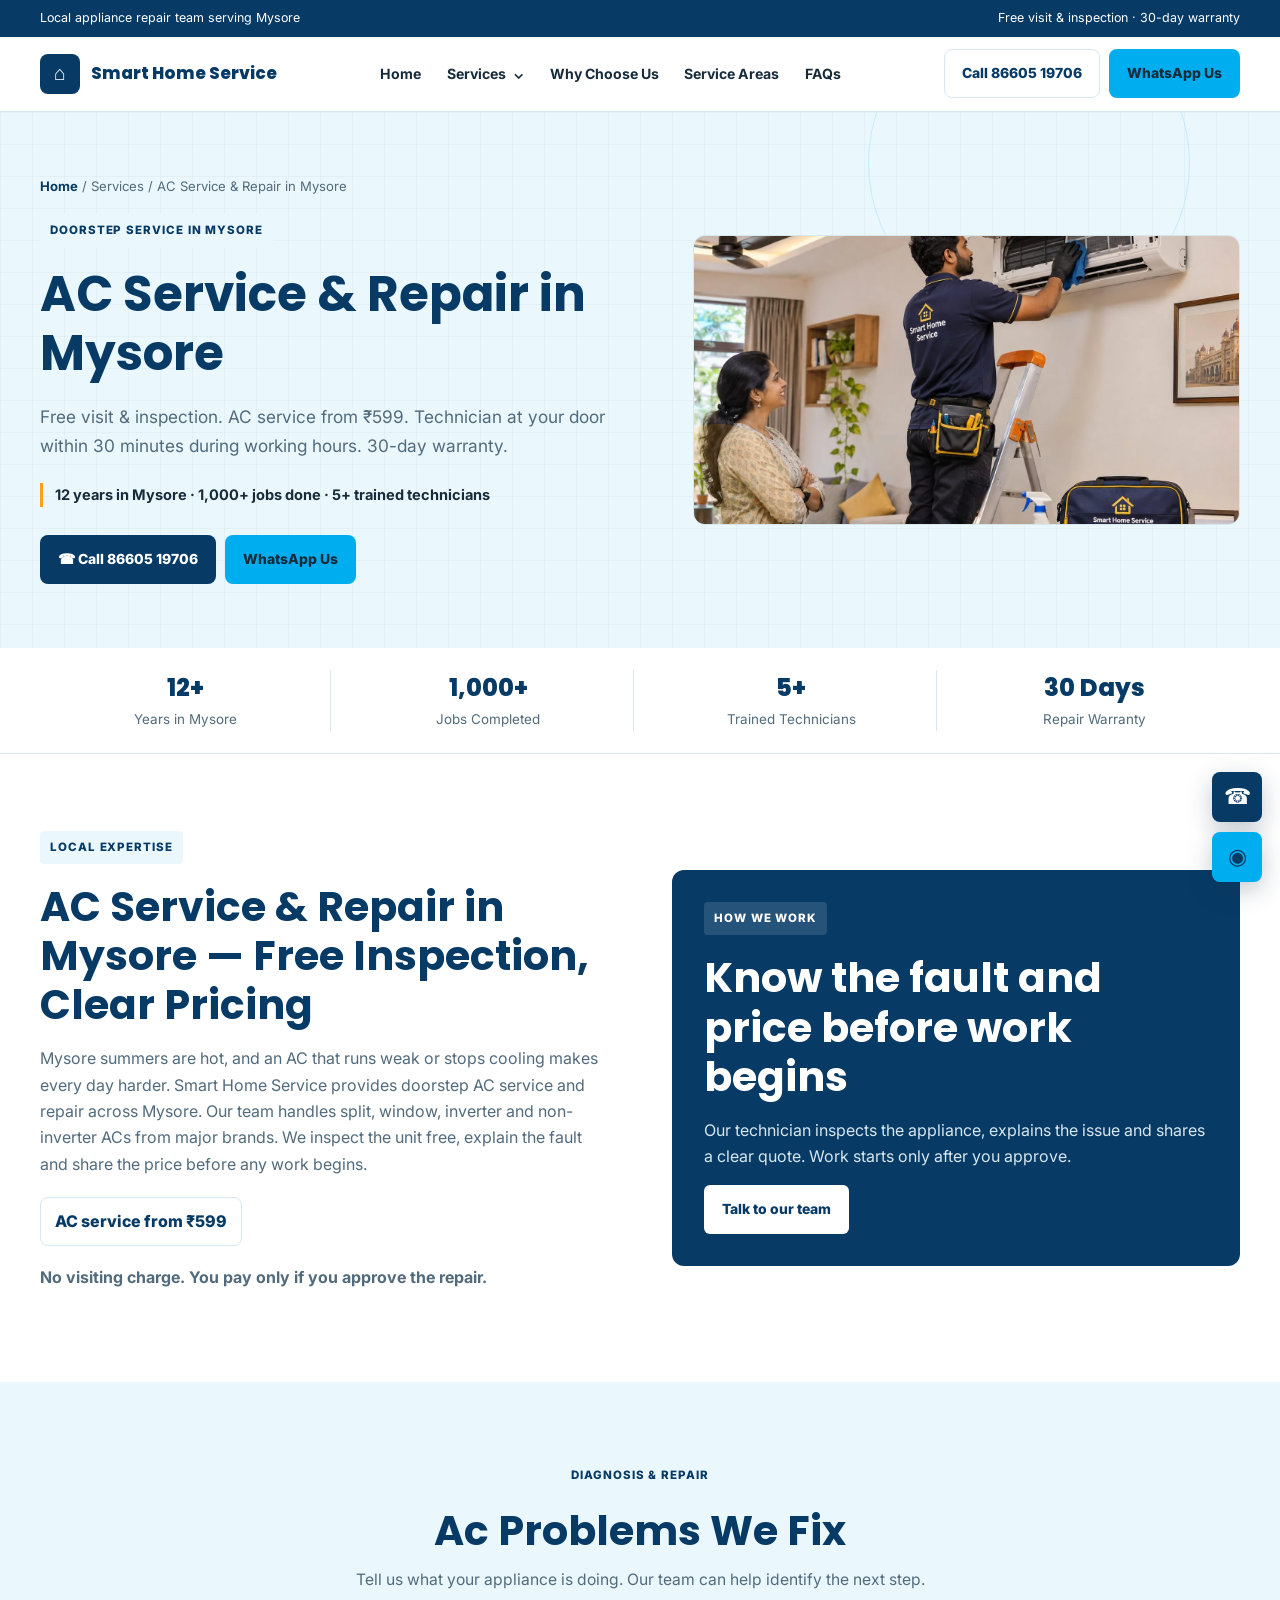
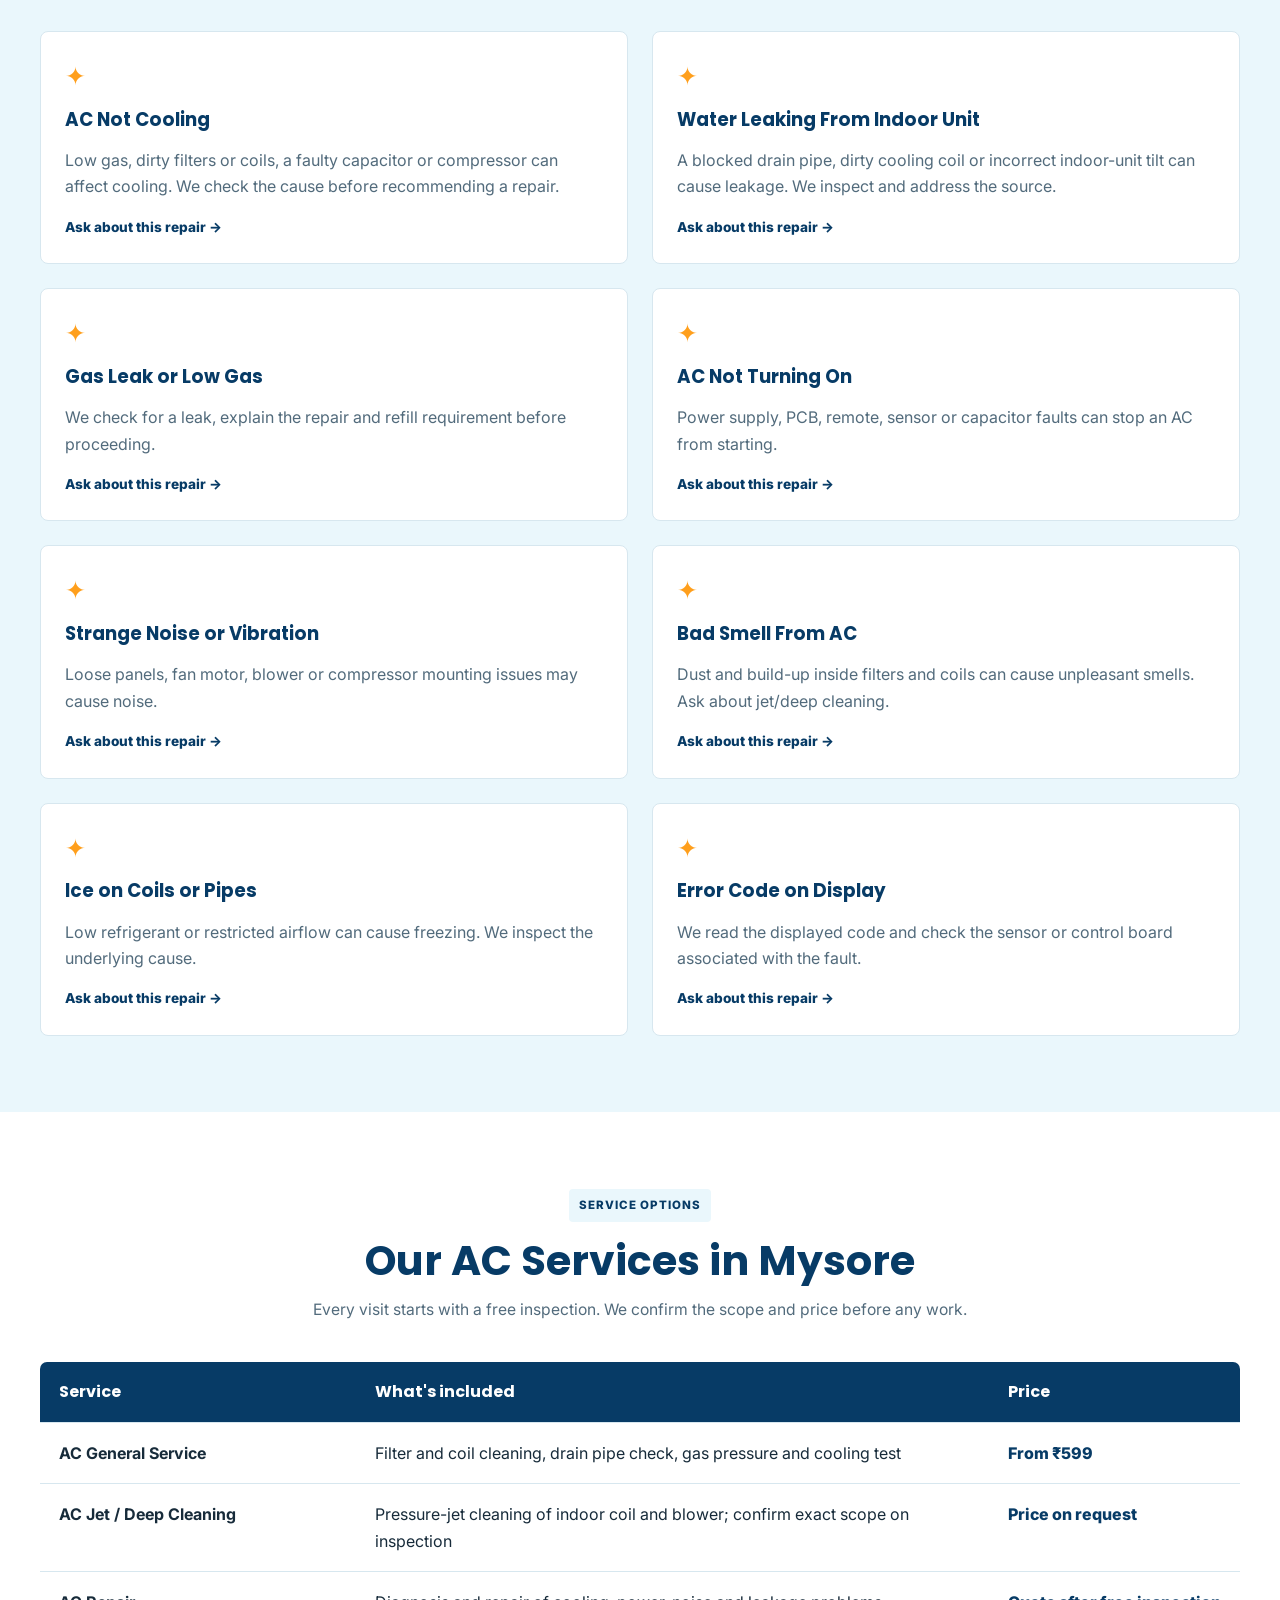
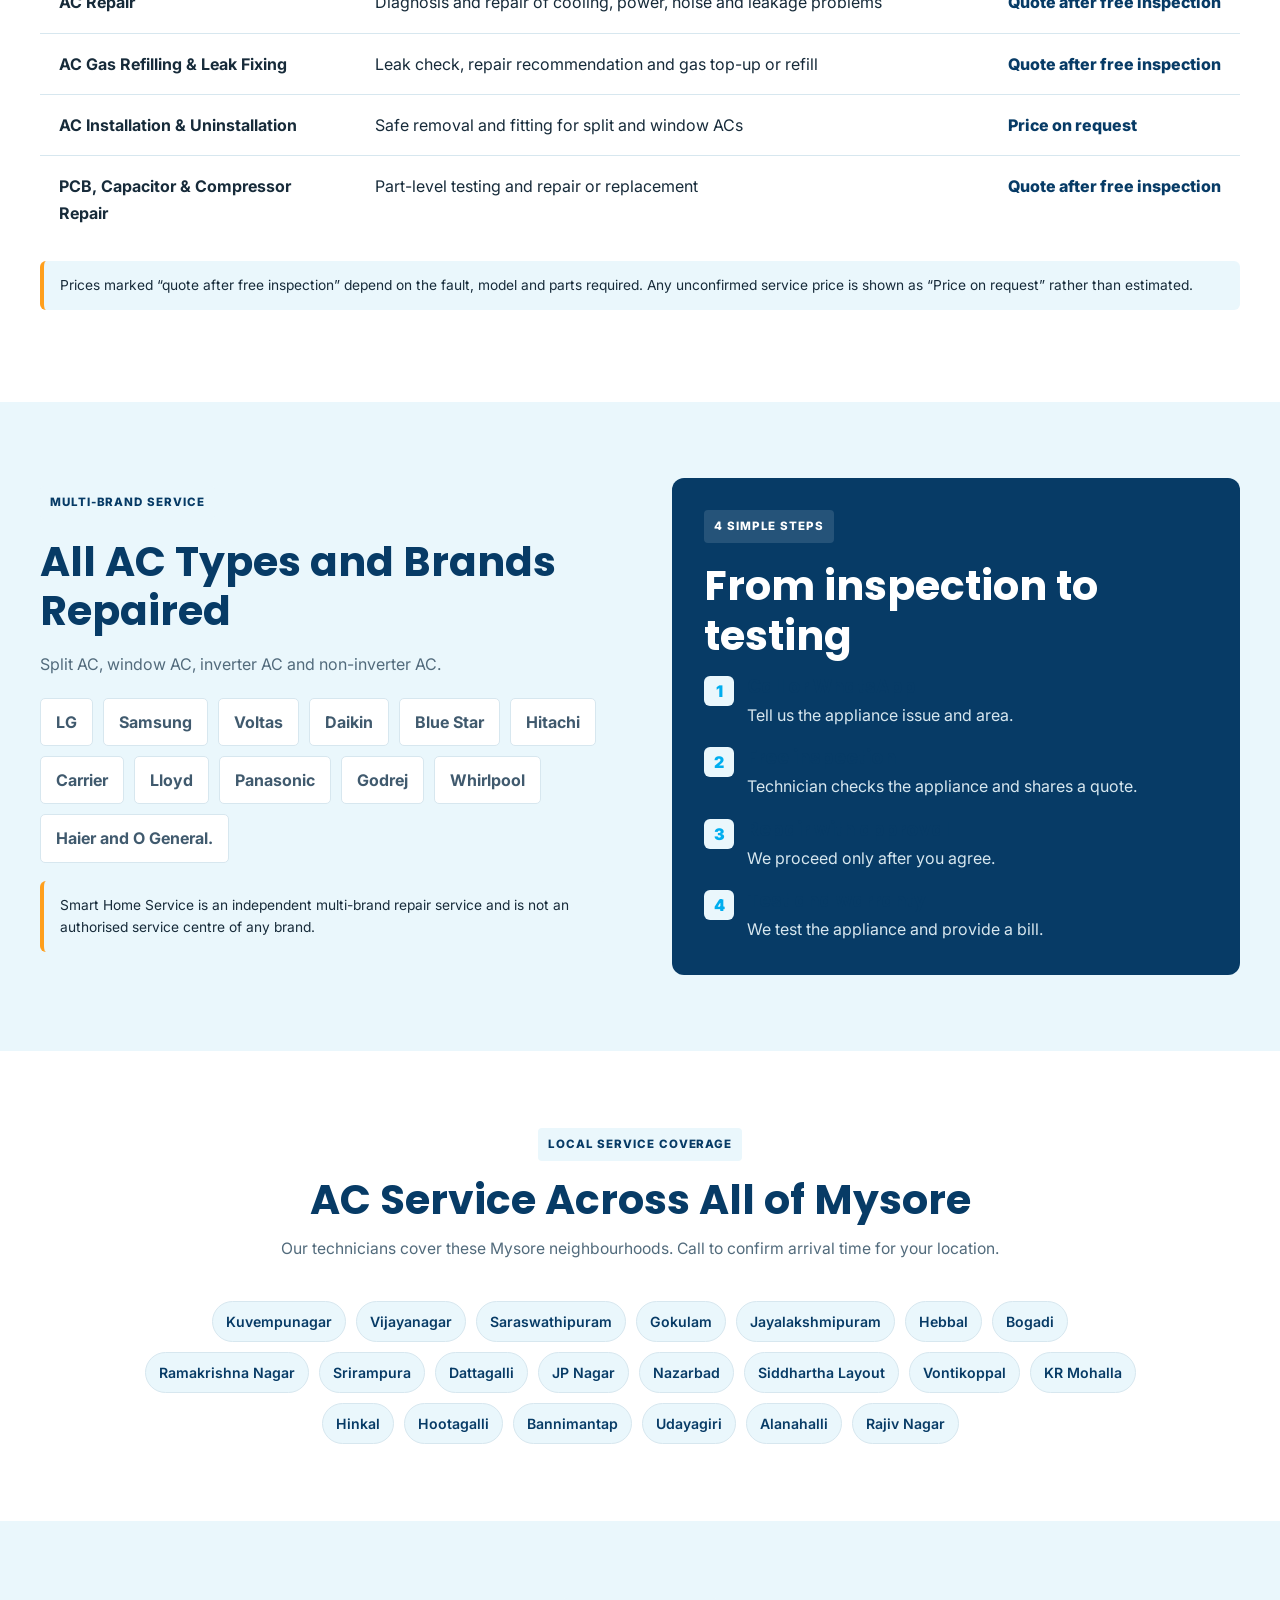
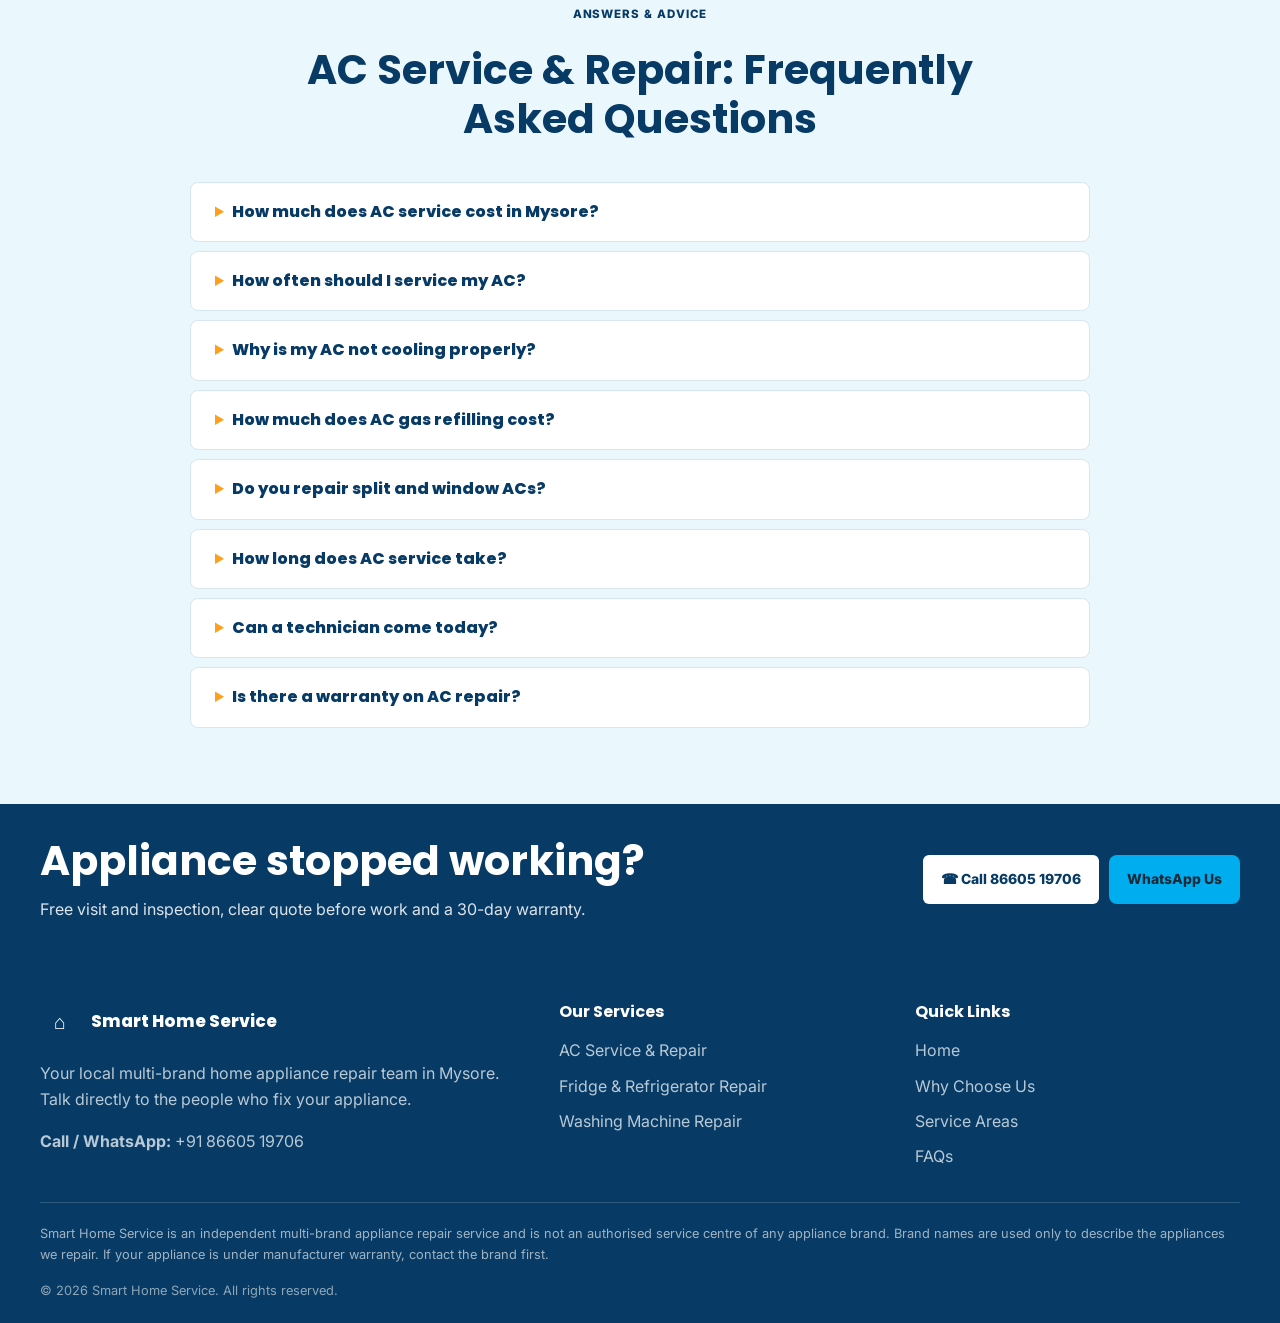
==== commit e4cb2d73: "Fix navigation and service-area contrast Co-authored-by: Copilot <223556219+Copilot@users.noreply.gi" ====
--- a/ac-service-mysore/index.html
+++ b/ac-service-mysore/index.html
@@ -2,10 +2,10 @@
 <div class="topline"><div class="container"><span>Local appliance repair team serving Mysore</span><span>Free visit & inspection · 30-day warranty</span></div></div>
 <header class="header"><div class="container nav-wrap">
 <a class="brand" href="../index.html"><span class="brand-mark">⌂</span><span>Smart Home Service</span></a>
-<nav class="nav" aria-label="Main navigation"><a href="../index.html">Home</a><div class="dropdown"><a class="drop-trigger" href="../index.html#services">Services⌄</a><div class="drop-menu"><a class="current" href="../ac-service-mysore/index.html">AC Service & Repair</a><a class="" href="../fridge-repair-mysore/index.html">Fridge & Refrigerator Repair</a><a class="" href="../washing-machine-repair-mysore/index.html">Washing Machine Repair</a></div></div><a href="../index.html#why-us">Why Choose Us</a><a href="../index.html#areas">Service Areas</a><a href="../index.html#faqs">FAQs</a></nav>
+<nav class="nav" aria-label="Main navigation"><a href="../index.html">Home</a><div class="dropdown"><button class="drop-trigger" type="button" aria-expanded="false" aria-controls="services-menu">Services <span aria-hidden="true">⌄</span></button><div class="drop-menu" id="services-menu"><a class="current" href="../ac-service-mysore/index.html">AC Service & Repair</a><a class="" href="../fridge-repair-mysore/index.html">Fridge & Refrigerator Repair</a><a class="" href="../washing-machine-repair-mysore/index.html">Washing Machine Repair</a></div></div><a href="../index.html#why-us">Why Choose Us</a><a href="../index.html#areas">Service Areas</a><a href="../index.html#faqs">FAQs</a></nav>
 <div class="nav-actions"><a class="btn btn-outline" href="tel:+918660519706">Call 86605 19706</a><a class="btn btn-green" href="#" data-contact>WhatsApp Us</a></div>
-<button class="menu-toggle" aria-label="Open menu" aria-expanded="false">☰</button></div>
-<div class="mobile-menu"><a href="../index.html">Home</a><strong>OUR SERVICES</strong><a class="sub" href="../ac-service-mysore/index.html">AC Service & Repair</a><a class="sub" href="../fridge-repair-mysore/index.html">Fridge & Refrigerator Repair</a><a class="sub" href="../washing-machine-repair-mysore/index.html">Washing Machine Repair</a><a href="../index.html#why-us">Why Choose Us</a><a href="../index.html#areas">Service Areas</a><a href="../index.html#faqs">FAQs</a><a href="tel:+918660519706">Call 86605 19706</a><a href="#" data-contact>WhatsApp Us</a></div></header>
+<button class="menu-toggle" aria-label="Open menu" aria-expanded="false" aria-controls="mobile-menu">☰</button></div>
+<div class="mobile-menu" id="mobile-menu"><a href="../index.html">Home</a><strong>OUR SERVICES</strong><a class="sub" href="../ac-service-mysore/index.html">AC Service & Repair</a><a class="sub" href="../fridge-repair-mysore/index.html">Fridge & Refrigerator Repair</a><a class="sub" href="../washing-machine-repair-mysore/index.html">Washing Machine Repair</a><a href="../index.html#why-us">Why Choose Us</a><a href="../index.html#areas">Service Areas</a><a href="../index.html#faqs">FAQs</a><a href="tel:+918660519706">Call 86605 19706</a><a href="#" data-contact>WhatsApp Us</a></div></header>
 
 <main>
 <section class="page-hero"><div class="container hero-grid"><div><div class="crumb"><a href="../index.html">Home</a> / Services / AC Service & Repair in Mysore</div><span class="eyebrow">DOORSTEP SERVICE IN MYSORE</span><h1>AC Service & Repair in Mysore</h1><p class="hero-copy">Free visit & inspection. AC service from ₹599. Technician at your door within 30 minutes during working hours. 30-day warranty.</p><div class="proof">12 years in Mysore · 1,000+ jobs done · 5+ trained technicians</div><div class="hero-buttons"><a class="btn btn-blue" href="tel:+918660519706">☎ Call 86605 19706</a><a class="btn btn-green" href="#" data-contact data-message="Hi, I need ac service/repair in Mysore. My area is ____.">WhatsApp Us</a></div></div><div class="hero-art"><img src="../assets/webp/ac-service-technician.webp" alt="Technician servicing an air conditioner in a Mysore home" width="1448" height="1086" fetchpriority="high" decoding="async"></div></div></section>
@@ -15,7 +15,7 @@
 <section><div class="container"><div class="section-head"><span class="eyebrow">SERVICE OPTIONS</span><h2>Our AC Services in Mysore</h2><p>Every visit starts with a free inspection. We confirm the scope and price before any work.</p></div><div style="overflow-x:auto"><table class="price-table"><thead><tr><th>Service</th><th>What's included</th><th>Price</th></tr></thead><tbody><tr><td><b>AC General Service</b></td><td>Filter and coil cleaning, drain pipe check, gas pressure and cooling test</td><td>From ₹599</td></tr><tr><td><b>AC Jet / Deep Cleaning</b></td><td>Pressure-jet cleaning of indoor coil and blower; confirm exact scope on inspection</td><td>Price on request</td></tr><tr><td><b>AC Repair</b></td><td>Diagnosis and repair of cooling, power, noise and leakage problems</td><td>Quote after free inspection</td></tr><tr><td><b>AC Gas Refilling & Leak Fixing</b></td><td>Leak check, repair recommendation and gas top-up or refill</td><td>Quote after free inspection</td></tr><tr><td><b>AC Installation & Uninstallation</b></td><td>Safe removal and fitting for split and window ACs</td><td>Price on request</td></tr><tr><td><b>PCB, Capacitor & Compressor Repair</b></td><td>Part-level testing and repair or replacement</td><td>Quote after free inspection</td></tr></tbody></table></div><p class="note">Prices marked “quote after free inspection” depend on the fault, model and parts required. Any unconfirmed service price is shown as “Price on request” rather than estimated.</p></div></section>
 <section class="soft"><div class="container split"><div><span class="eyebrow">MULTI-BRAND SERVICE</span><h2>All AC Types and Brands Repaired</h2><p>Split AC, window AC, inverter AC and non-inverter AC.</p><div class="brand-cloud"><span>LG</span><span>Samsung</span><span>Voltas</span><span>Daikin</span><span>Blue Star</span><span>Hitachi</span><span>Carrier</span><span>Lloyd</span><span>Panasonic</span><span>Godrej</span><span>Whirlpool</span><span>Haier and O General.</span></div><p class="note">Smart Home Service is an independent multi-brand repair service and is not an authorised service centre of any brand.</p></div><div class="local-panel"><span class="eyebrow">4 SIMPLE STEPS</span><h2>From inspection to testing</h2><div class="feature-list"><div class="feature"><span class="check">1</span><div><h3>Call or WhatsApp</h3><p>Tell us the appliance issue and area.</p></div></div><div class="feature"><span class="check">2</span><div><h3>Free inspection</h3><p>Technician checks the appliance and shares a quote.</p></div></div><div class="feature"><span class="check">3</span><div><h3>Repair with approval</h3><p>We proceed only after you agree.</p></div></div><div class="feature"><span class="check">4</span><div><h3>Test and warranty</h3><p>We test the appliance and provide a bill.</p></div></div></div></div></div></section>
 
-<section><div class="container"><div class="section-head"><span class="eyebrow">LOCAL SERVICE COVERAGE</span><h2>AC Service Across All of Mysore</h2><p>Our technicians cover these Mysore neighbourhoods. Call to confirm arrival time for your location.</p></div><div class="areas" style="justify-content:center"><span>Kuvempunagar</span><span>Vijayanagar</span><span>Saraswathipuram</span><span>Gokulam</span><span>Jayalakshmipuram</span><span>Hebbal</span><span>Bogadi</span><span>Ramakrishna Nagar</span><span>Srirampura</span><span>Dattagalli</span><span>JP Nagar</span><span>Nazarbad</span><span>Siddhartha Layout</span><span>Vontikoppal</span><span>KR Mohalla</span><span>Hinkal</span><span>Hootagalli</span><span>Bannimantap</span><span>Udayagiri</span><span>Alanahalli</span><span>Rajiv Nagar</span></div></div></section>
+<section class="service-coverage"><div class="container"><div class="section-head"><span class="eyebrow">LOCAL SERVICE COVERAGE</span><h2>AC Service Across All of Mysore</h2><p>Our technicians cover these Mysore neighbourhoods. Call to confirm arrival time for your location.</p></div><div class="areas"><span>Kuvempunagar</span><span>Vijayanagar</span><span>Saraswathipuram</span><span>Gokulam</span><span>Jayalakshmipuram</span><span>Hebbal</span><span>Bogadi</span><span>Ramakrishna Nagar</span><span>Srirampura</span><span>Dattagalli</span><span>JP Nagar</span><span>Nazarbad</span><span>Siddhartha Layout</span><span>Vontikoppal</span><span>KR Mohalla</span><span>Hinkal</span><span>Hootagalli</span><span>Bannimantap</span><span>Udayagiri</span><span>Alanahalli</span><span>Rajiv Nagar</span></div></div></section>
 <section class="soft"><div class="container"><div class="section-head"><span class="eyebrow">ANSWERS & ADVICE</span><h2>AC Service & Repair: Frequently Asked Questions</h2></div><div class="faq-list"><details class='faq-item'><summary>How much does AC service cost in Mysore?</summary><p>AC general service starts from ₹599. The visit and inspection are free. For repairs, gas refilling or part replacement, our technician shares the exact price after inspection.</p></details><details class='faq-item'><summary>How often should I service my AC?</summary><p>The source brief recommends servicing at least twice a year: before summer and after the heavy-use months. Daily-use ACs may need more frequent attention.</p></details><details class='faq-item'><summary>Why is my AC not cooling properly?</summary><p>Common causes include a dirty filter or coil, low gas due to a leak, a weak capacitor, or a compressor or fan-motor fault. Inspection helps identify the cause.</p></details><details class='faq-item'><summary>How much does AC gas refilling cost?</summary><p>The cost depends on AC capacity, gas type and whether a leak is present. We inspect first and share the quote before work.</p></details><details class='faq-item'><summary>Do you repair split and window ACs?</summary><p>Yes. We service split and window ACs, both inverter and non-inverter, across major brands.</p></details><details class='faq-item'><summary>How long does AC service take?</summary><p>A general service usually takes around 45–60 minutes per AC. Repair time depends on the fault and parts availability.</p></details><details class='faq-item'><summary>Can a technician come today?</summary><p>In most parts of Mysore, we aim to reach within 30 minutes during working hours. Call or WhatsApp to confirm.</p></details><details class='faq-item'><summary>Is there a warranty on AC repair?</summary><p>The service brief specifies a 30-day warranty. Keep the repair bill and contact the team if the same problem returns.</p></details></div></div></section>
 </main>
 
--- a/redesign.css
+++ b/redesign.css
@@ -55,7 +55,11 @@
 .nav { gap: clamp(14px, 2vw, 26px); color: var(--ink); font-size: .88rem; }
 .nav>a, .drop-trigger { transition: color .18s ease; }
 .nav>a:hover, .drop-trigger:hover { color: var(--primary); }
-.drop-menu { top: calc(100% + 13px); padding: var(--space-1); border-color: var(--line); border-radius: var(--radius-sm); box-shadow: var(--shadow); }
+.dropdown::after { position: absolute; top: 100%; left: 0; width: 100%; height: 10px; content: ''; }
+.drop-trigger { border: 0; padding: 0; background: transparent; color: inherit; font: inherit; white-space: nowrap; }
+.drop-menu { z-index: 60; top: calc(100% + 8px); padding: var(--space-1); border-color: var(--line); border-radius: var(--radius-sm); box-shadow: var(--shadow); }
+.dropdown:not(.open):hover .drop-menu, .dropdown:not(.open):focus-within .drop-menu { display: none; }
+.dropdown.open .drop-menu { display: grid; }
 .drop-menu a { border-radius: 6px; }
 .drop-menu a:hover, .drop-menu a.current { background: var(--cyan); color: var(--primary); }
 .btn { min-height: 46px; padding: 12px 17px; border-radius: var(--radius-sm); font-size: .87rem; transition: background .18s ease, color .18s ease, transform .18s ease; }
@@ -128,16 +132,21 @@
 .step { padding: var(--space-4); }
 .process-photo { max-width: 860px; margin: 0 auto 34px; overflow: hidden; border: 1px solid var(--line); border-radius: 8px; }
 .process-photo img { display: block; width: 100%; aspect-ratio: 1.76; object-fit: cover; }
-.trust-photo-grid { display: grid; grid-template-columns: repeat(3, minmax(0, 1fr)); gap: 18px; }
-.trust-photo-card { overflow: hidden; border: 1px solid var(--line); border-radius: 8px; background: var(--white); }
-.trust-photo-card img { display: block; width: 100%; aspect-ratio: 4 / 3; object-fit: cover; }
-.trust-photo-card > div { padding: 18px; }
-.trust-photo-card h3 { margin-bottom: 8px; }
+.trust-stories-layout { display: grid; grid-template-columns: minmax(0, .8fr) minmax(0, 1.2fr); align-items: start; gap: clamp(36px, 6vw, 76px); }
+.trust-stories-intro { max-width: 430px; margin: 0; text-align: left; }
+.trust-stories-intro h2 { max-width: 410px; }
+.trust-photo-grid { display: grid; gap: 14px; }
+.trust-photo-card { display: grid; grid-template-columns: 152px minmax(0, 1fr); align-items: center; gap: 22px; overflow: hidden; padding: 12px; border: 1px solid var(--line); border-radius: 8px; background: var(--white); }
+.trust-photo-card img { display: block; width: 152px; height: 112px; border-radius: 5px; object-fit: cover; }
+.trust-photo-card > div { padding: 8px 14px 8px 0; }
+.trust-photo-card h3 { margin-bottom: 7px; }
 .trust-photo-card p { margin: 0; font-size: .92rem; }
 .step-num { width: 38px; height: 38px; border-radius: 6px; background: var(--ice-blue); color: var(--secondary); }
 .local-panel { border-radius: var(--radius-md); background: var(--navy); padding: var(--space-5); }
 .local-team-photo { display: block; width: 100%; height: 210px; margin: 0 0 20px; border-radius: 6px; object-fit: cover; }
 .coverage-photo { display: block; width: 100%; height: 245px; margin: 0 0 22px; border-radius: 6px; object-fit: cover; }
+.service-coverage .areas { justify-content: center; gap: 10px; max-width: 1000px; margin: 0 auto; }
+.service-coverage .areas span { border: 1px solid var(--line); border-radius: 999px; background: var(--ice-blue); color: var(--primary); font-size: .88rem; font-weight: 600; padding: 8px 13px; }
 .local-panel .eyebrow { background: rgba(255,255,255,.12); color: var(--white); }
 .local-panel h2 { color: #fff; }
 .local-panel p { color: #D7E7EF; }
@@ -196,7 +205,8 @@
   .hero-grid { gap: 32px; }
   .hero-art { min-height: 310px; }
   .grid-3 { grid-template-columns: repeat(2, minmax(0, 1fr)); }
-  .trust-photo-grid { grid-template-columns: repeat(2, minmax(0, 1fr)); }
+  .trust-stories-layout { grid-template-columns: 1fr; gap: 28px; }
+  .trust-stories-intro { max-width: 680px; }
   .process { grid-template-columns: repeat(2, minmax(0, 1fr)); }
   .footer-grid { grid-template-columns: 1fr 1fr; }
   .cta-inner { align-items: flex-start; flex-direction: column; }
@@ -217,7 +227,9 @@
   .trust-grid { grid-template-columns: repeat(2, minmax(0, 1fr)); row-gap: 16px; }
   .trust-item:nth-child(2) { border: 0; }
   .grid-3, .grid-2, .process { grid-template-columns: 1fr; }
-  .trust-photo-grid { grid-template-columns: 1fr; }
+  .trust-photo-card { min-height: 154px; grid-template-columns: 96px minmax(0, 1fr); gap: 14px; padding: 10px; }
+  .trust-photo-card img { width: 96px; height: 88px; }
+  .trust-photo-card > div { padding: 4px 6px 4px 0; }
   .service-content > p:first-of-type { min-height: 0; }
   .footer-grid { grid-template-columns: 1fr; gap: 24px; }
   .cta { padding: 38px 0; }
